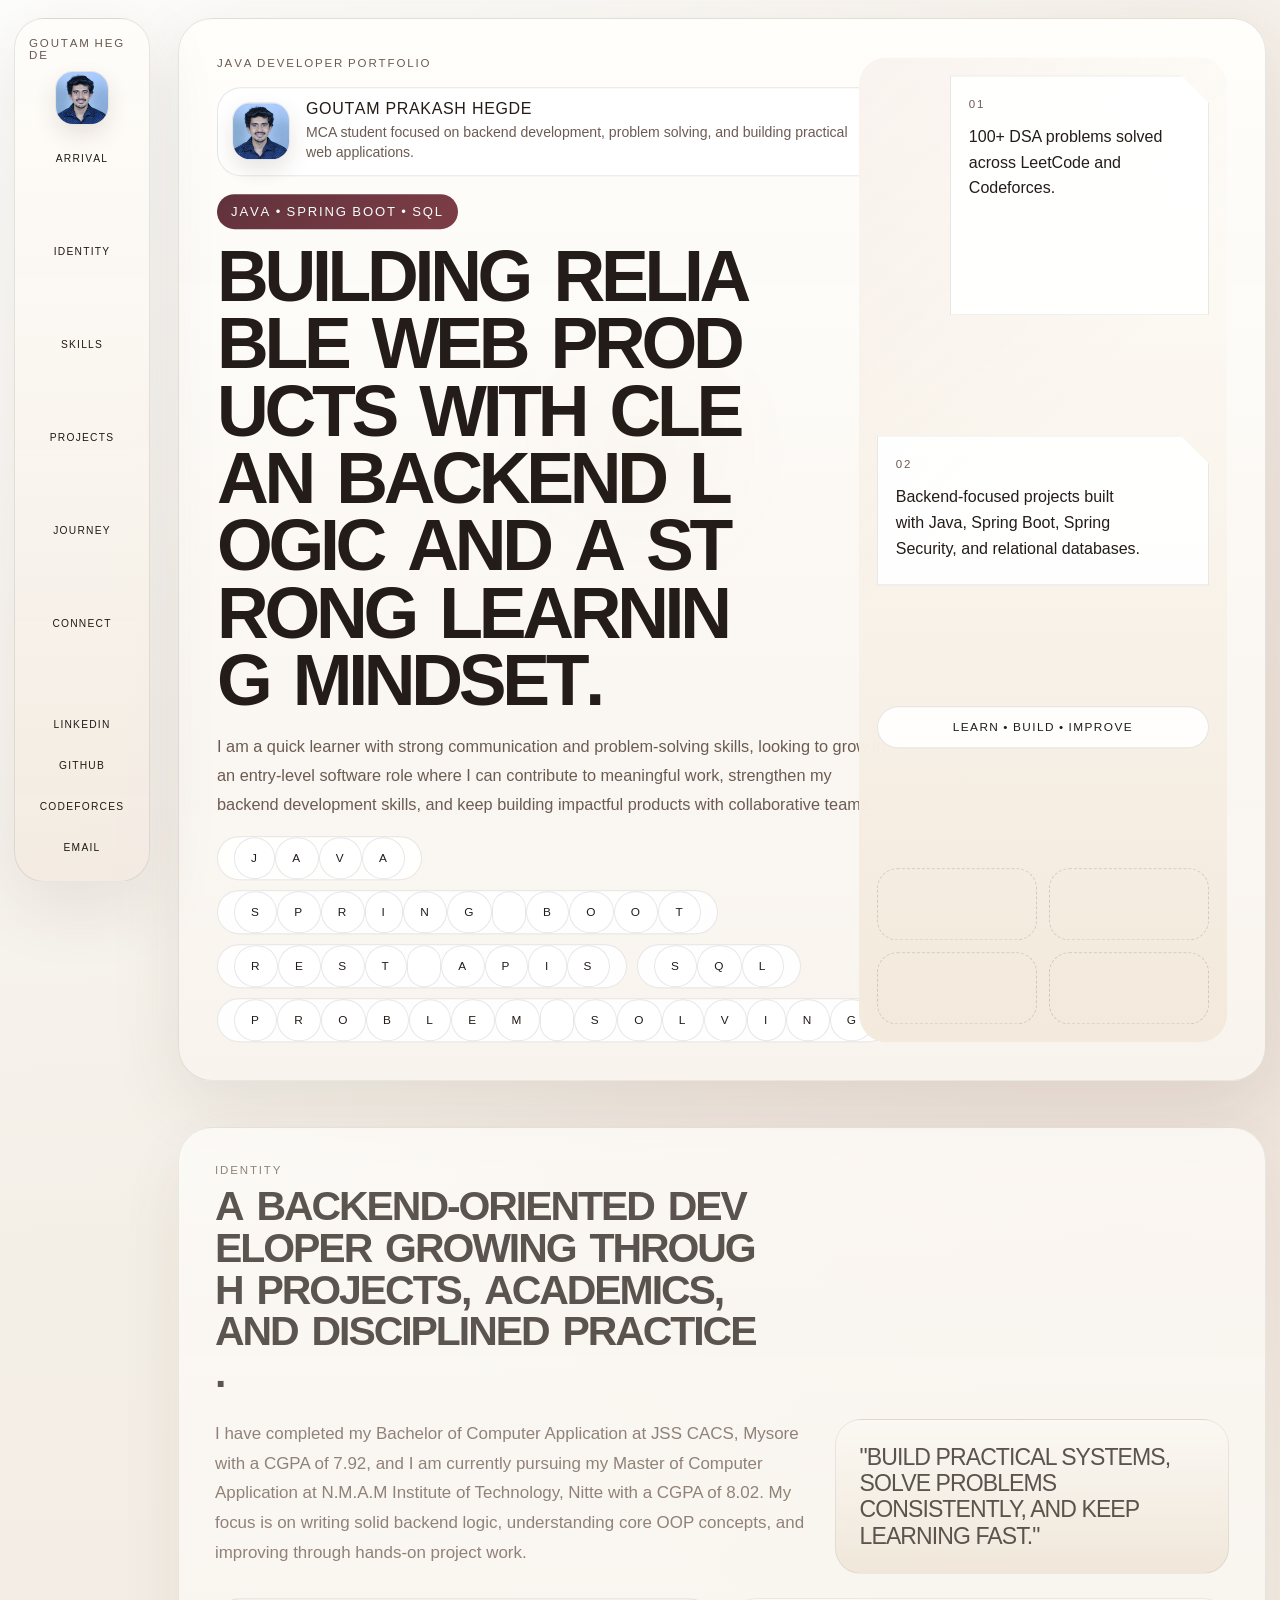
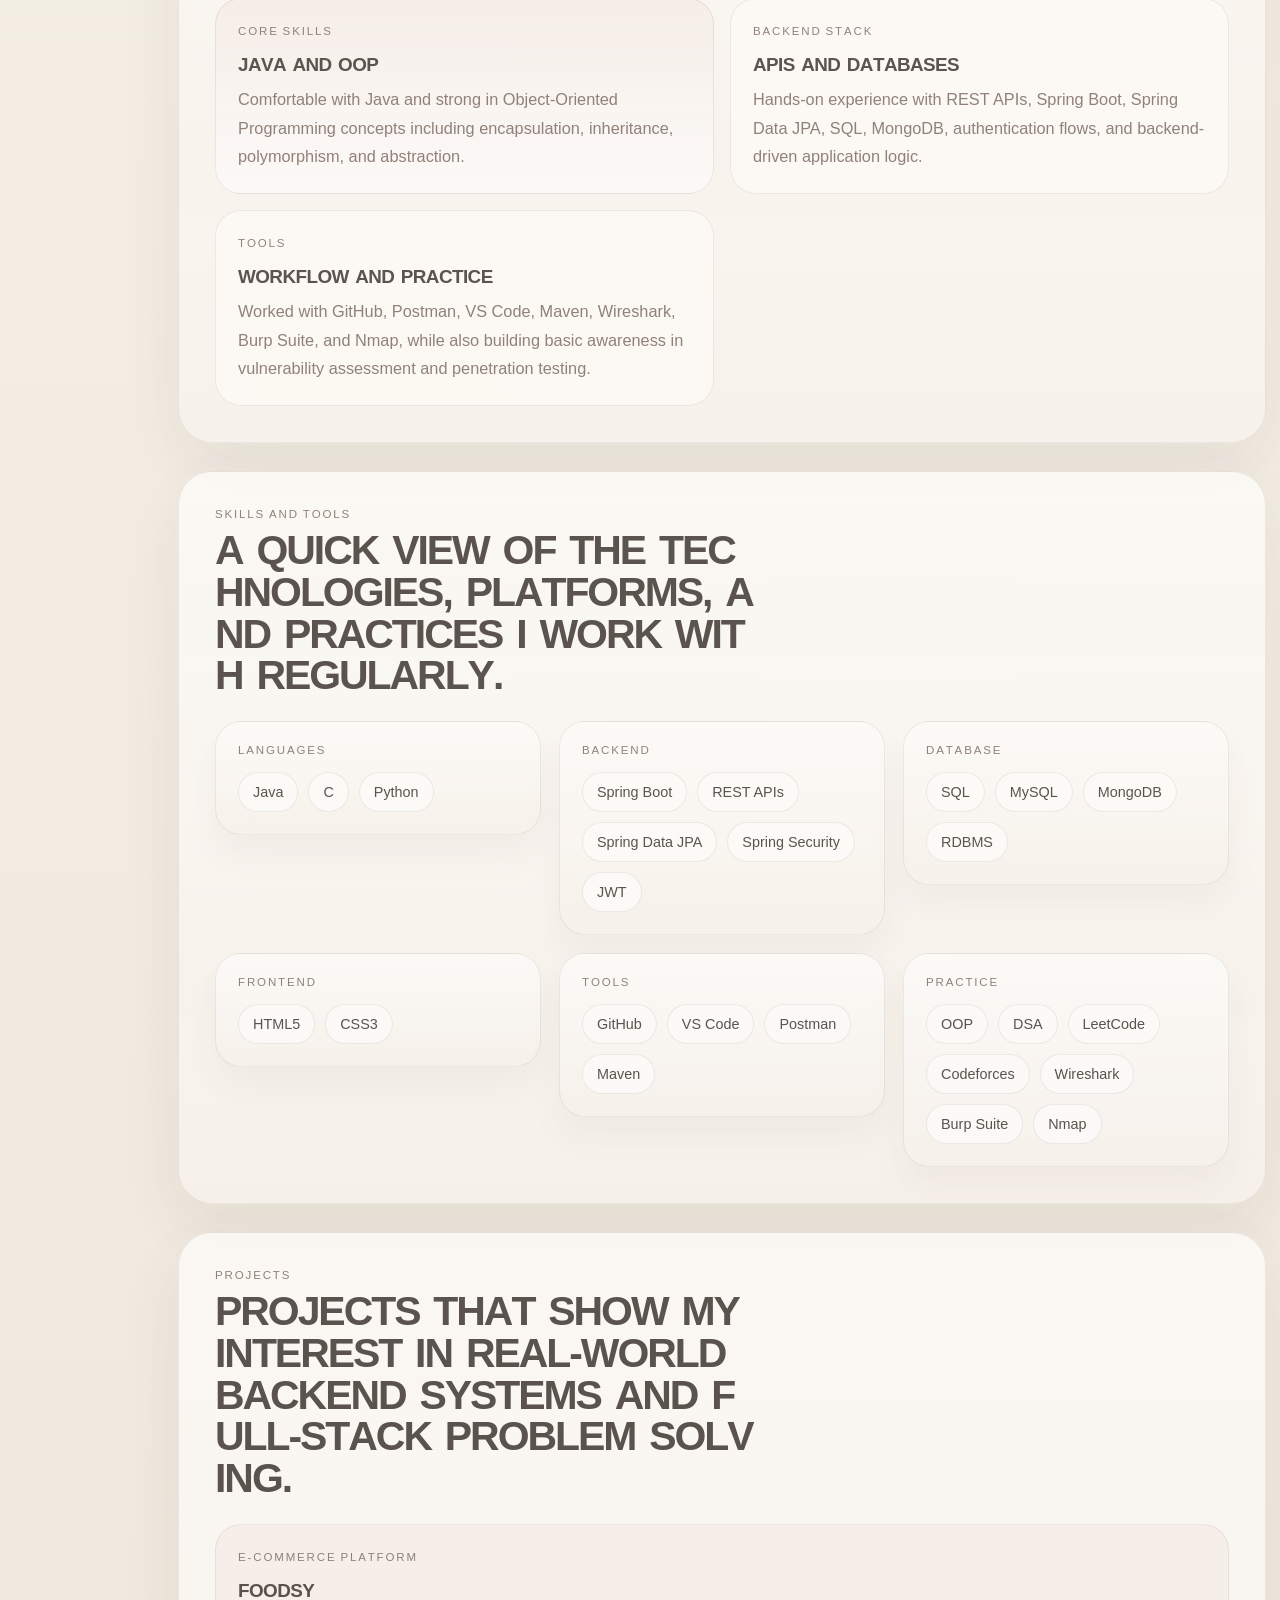
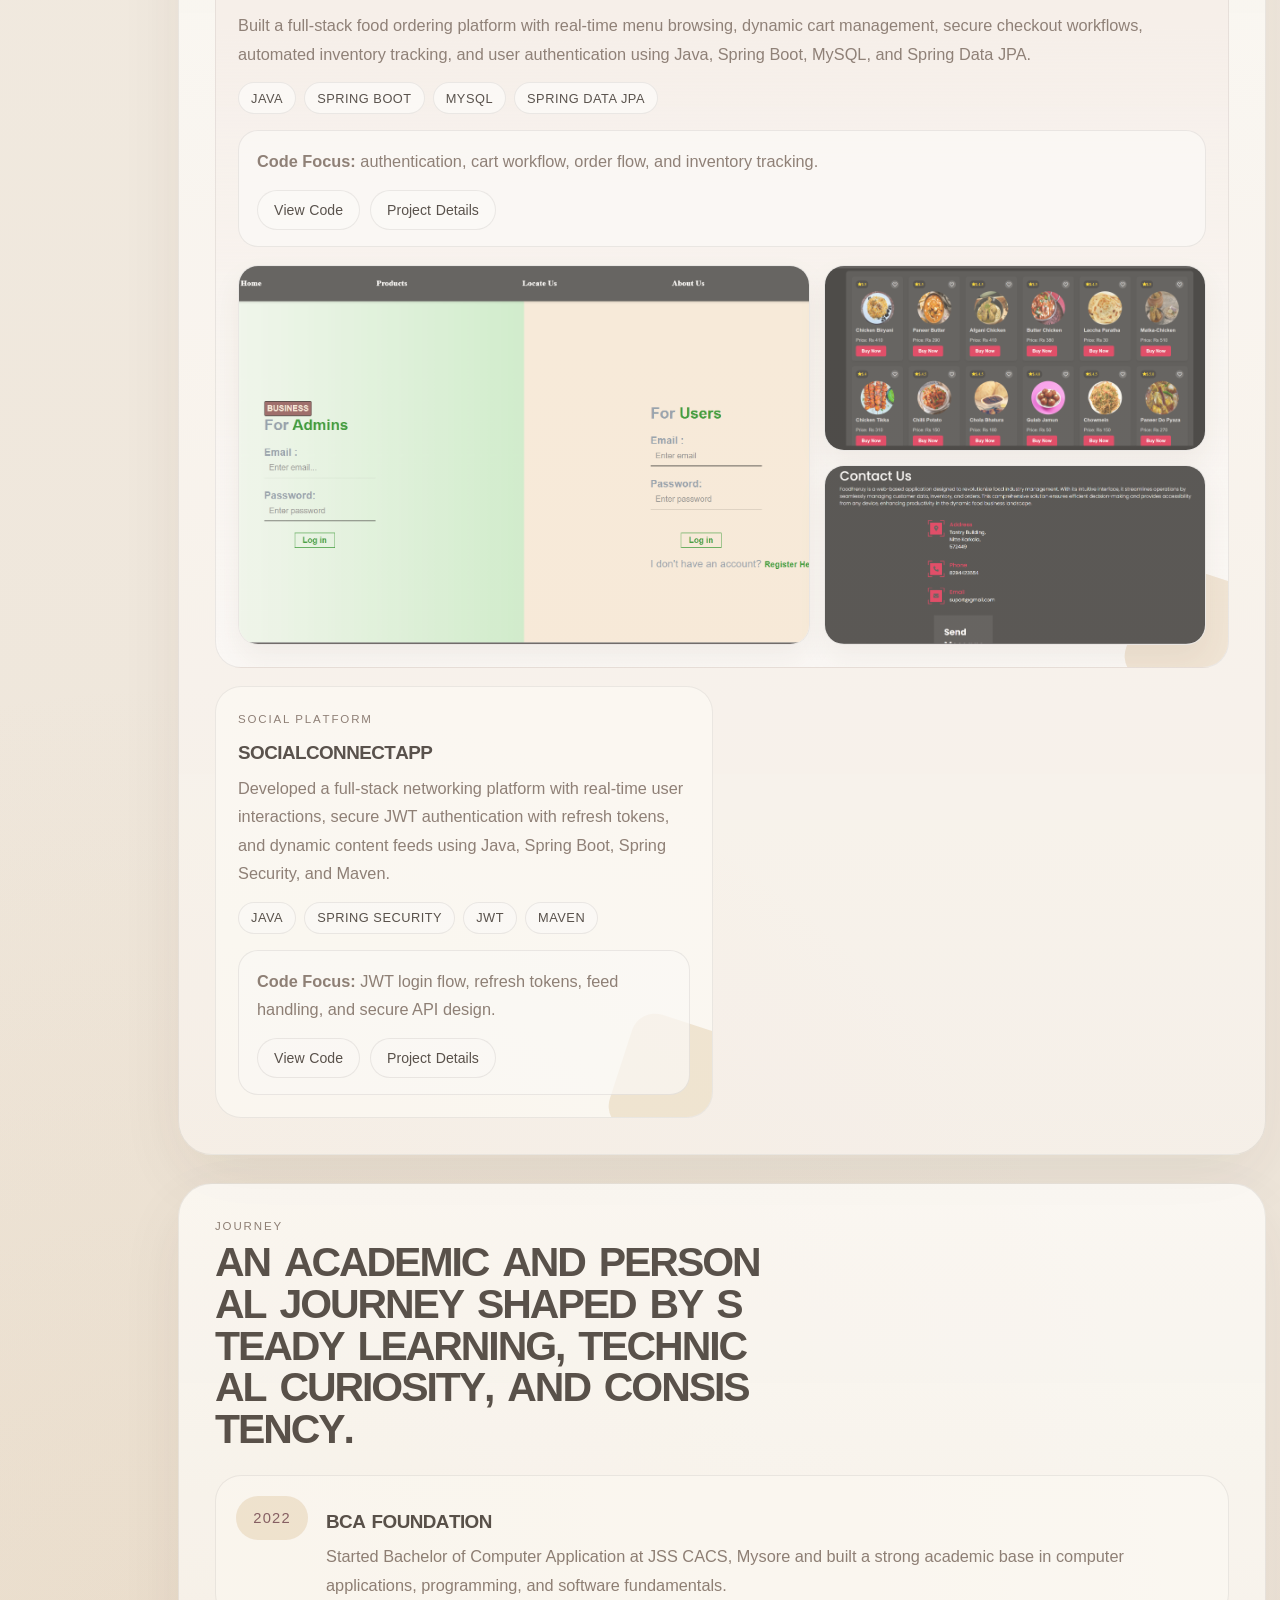
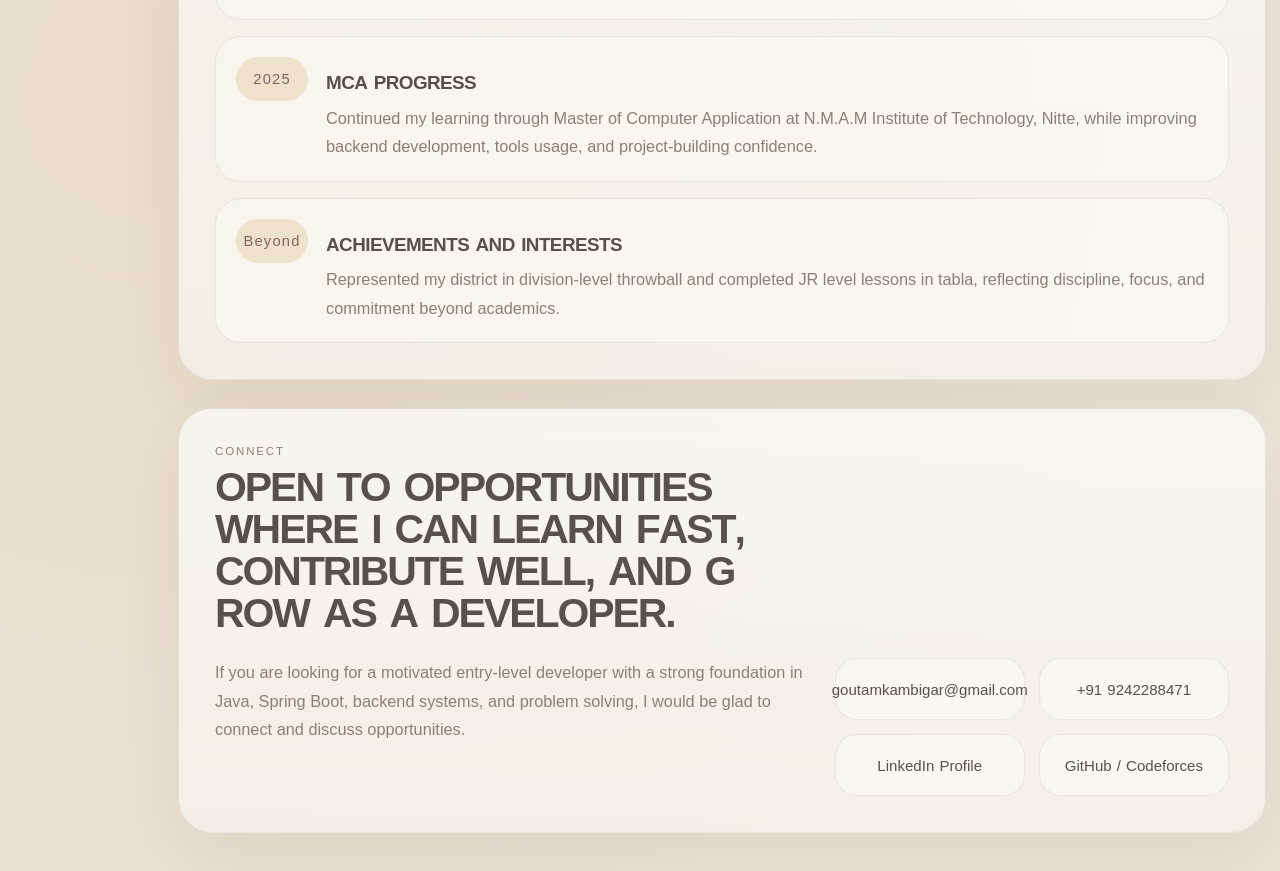
==== index.html @ a6c85b6d "first host og portfolio" ====
<!DOCTYPE html>
<html lang="en">
<head>
  <meta charset="UTF-8">
  <meta name="viewport" content="width=device-width, initial-scale=1.0">
  <title>Signal House Portfolio</title>
  <link rel="stylesheet" href="styles.css">
</head>
<body>
  <div class="page-shell">
    <aside class="side-rail" id="side-rail">
      <div class="rail-top">
        <p class="rail-label">Goutam Hegde</p>
        <img class="rail-photo" src="assets/goutam-prakash-hegde.jpg" alt="Portrait of Goutam Prakash Hegde">
      </div>
      <nav class="rail-nav" aria-label="Section links">
        <a href="#intro">Arrival</a>
        <a href="#identity">Identity</a>
        <a href="#skills">Skills</a>
        <a href="#work">Projects</a>
        <a href="#process">Journey</a>
        <a href="#contact">Connect</a>
      </nav>
      <div class="rail-links">
        <a href="#">LinkedIn</a>
        <a href="#">GitHub</a>
        <a href="#">Codeforces</a>
        <a href="mailto:goutamkambigar@gmail.com">Email</a>
      </div>
    </aside>

    <main class="content-shell">
      <section class="intro-panel" id="intro">
        <div class="intro-stage panel-layer">
          <p class="eyebrow">Java Developer Portfolio</p>
          <div class="identity-strip">
            <img class="identity-photo" src="assets/goutam-prakash-hegde.jpg" alt="Portrait of Goutam Prakash Hegde">
            <div class="identity-copy">
              <p class="identity-name">Goutam Prakash Hegde</p>
              <p class="identity-role">MCA student focused on backend development, problem solving, and building practical web applications.</p>
            </div>
          </div>
          <div class="headline-stack">
            <span class="headline-chip">Java • Spring Boot • SQL</span>
            <h2>Building reliable web products with clean backend logic and a strong learning mindset.</h2>
          </div>
          <p class="intro-copy">
            I am a quick learner with strong communication and problem-solving skills, looking to grow in an entry-level software role where I can contribute to meaningful work, strengthen my backend development skills, and keep building impactful products with collaborative teams.
          </p>
          <div class="intro-notes">
            <span>Java</span>
            <span>Spring Boot</span>
            <span>REST APIs</span>
            <span>SQL</span>
            <span>Problem Solving</span>
          </div>
        </div>
        <div class="intro-art panel-layer" aria-hidden="true">
          <div class="art-card art-card-tall">
            <span class="art-index">01</span>
            <p>100+ DSA problems solved across LeetCode and Codeforces.</p>
          </div>
          <div class="art-card art-card-wide">
            <span class="art-index">02</span>
            <p>Backend-focused projects built with Java, Spring Boot, Spring Security, and relational databases.</p>
          </div>
          <div class="art-banner">Learn • Build • Improve</div>
          <div class="art-grid">
            <span></span>
            <span></span>
            <span></span>
            <span></span>
          </div>
        </div>
      </section>

      <section class="content-panel section-panel identity-panel scroll-panel" id="identity">
        <div class="panel-head">
          <p class="eyebrow">Identity</p>
          <h3>A backend-oriented developer growing through projects, academics, and disciplined practice.</h3>
        </div>
        <div class="split-layout">
          <p class="body-copy lead-copy">
            I have completed my Bachelor of Computer Application at JSS CACS, Mysore with a CGPA of 7.92, and I am currently pursuing my Master of Computer Application at N.M.A.M Institute of Technology, Nitte with a CGPA of 8.02. My focus is on writing solid backend logic, understanding core OOP concepts, and improving through hands-on project work.
          </p>
          <div class="quote-block">
            <p>"Build practical systems, solve problems consistently, and keep learning fast."</p>
          </div>
        </div>
        <div class="identity-grid">
          <article class="info-card accent-card">
            <span class="card-kicker">Core Skills</span>
            <h4>Java And OOP</h4>
            <p>Comfortable with Java and strong in Object-Oriented Programming concepts including encapsulation, inheritance, polymorphism, and abstraction.</p>
          </article>
          <article class="info-card">
            <span class="card-kicker">Backend Stack</span>
            <h4>APIs And Databases</h4>
            <p>Hands-on experience with REST APIs, Spring Boot, Spring Data JPA, SQL, MongoDB, authentication flows, and backend-driven application logic.</p>
          </article>
          <article class="info-card">
            <span class="card-kicker">Tools</span>
            <h4>Workflow And Practice</h4>
            <p>Worked with GitHub, Postman, VS Code, Maven, Wireshark, Burp Suite, and Nmap, while also building basic awareness in vulnerability assessment and penetration testing.</p>
          </article>
        </div>
      </section>

      <section class="content-panel section-panel skills-panel scroll-panel" id="skills">
        <div class="panel-head">
          <p class="eyebrow">Skills And Tools</p>
          <h3>A quick view of the technologies, platforms, and practices I work with regularly.</h3>
        </div>
        <div class="skills-cloud">
          <article class="skill-group floating-card">
            <span class="card-kicker">Languages</span>
            <div class="skill-tags">
              <span>Java</span>
              <span>C</span>
              <span>Python</span>
            </div>
          </article>
          <article class="skill-group floating-card">
            <span class="card-kicker">Backend</span>
            <div class="skill-tags">
              <span>Spring Boot</span>
              <span>REST APIs</span>
              <span>Spring Data JPA</span>
              <span>Spring Security</span>
              <span>JWT</span>
            </div>
          </article>
          <article class="skill-group floating-card">
            <span class="card-kicker">Database</span>
            <div class="skill-tags">
              <span>SQL</span>
              <span>MySQL</span>
              <span>MongoDB</span>
              <span>RDBMS</span>
            </div>
          </article>
          <article class="skill-group floating-card">
            <span class="card-kicker">Frontend</span>
            <div class="skill-tags">
              <span>HTML5</span>
              <span>CSS3</span>
            </div>
          </article>
          <article class="skill-group floating-card">
            <span class="card-kicker">Tools</span>
            <div class="skill-tags">
              <span>GitHub</span>
              <span>VS Code</span>
              <span>Postman</span>
              <span>Maven</span>
            </div>
          </article>
          <article class="skill-group floating-card">
            <span class="card-kicker">Practice</span>
            <div class="skill-tags">
              <span>OOP</span>
              <span>DSA</span>
              <span>LeetCode</span>
              <span>Codeforces</span>
              <span>Wireshark</span>
              <span>Burp Suite</span>
              <span>Nmap</span>
            </div>
          </article>
        </div>
      </section>

      <section class="content-panel section-panel work-panel scroll-panel" id="work">
        <div class="panel-head">
          <p class="eyebrow">Projects</p>
          <h3>Projects that show my interest in real-world backend systems and full-stack problem solving.</h3>
        </div>
        <div class="project-wall">
          <article class="project-tile featured">
            <span class="card-kicker">E-Commerce Platform</span>
            <h4>Foodsy</h4>
            <p>Built a full-stack food ordering platform with real-time menu browsing, dynamic cart management, secure checkout workflows, automated inventory tracking, and user authentication using Java, Spring Boot, MySQL, and Spring Data JPA.</p>
            <div class="project-meta">
              <span>Java</span>
              <span>Spring Boot</span>
              <span>MySQL</span>
              <span>Spring Data JPA</span>
            </div>
            <div class="project-code">
              <p><strong>Code Focus:</strong> authentication, cart workflow, order flow, and inventory tracking.</p>
              <div class="project-actions">
                <a href="#">View Code</a>
                <a href="#">Project Details</a>
              </div>
            </div>
            <div class="project-gallery">
              <figure class="project-shot project-shot-wide">
                <img src="assets/projects/foodsy-login.png" alt="Foodsy login screen for admin and users">
              </figure>
              <figure class="project-shot">
                <img src="assets/projects/foodsy-menu.png" alt="Foodsy menu page showing product cards">
              </figure>
              <figure class="project-shot">
                <img src="assets/projects/foodsy-contact.png" alt="Foodsy contact section page">
              </figure>
            </div>
          </article>
          <article class="project-tile">
            <span class="card-kicker">Social Platform</span>
            <h4>SocialConnectApp</h4>
            <p>Developed a full-stack networking platform with real-time user interactions, secure JWT authentication with refresh tokens, and dynamic content feeds using Java, Spring Boot, Spring Security, and Maven.</p>
            <div class="project-meta">
              <span>Java</span>
              <span>Spring Security</span>
              <span>JWT</span>
              <span>Maven</span>
            </div>
            <div class="project-code">
              <p><strong>Code Focus:</strong> JWT login flow, refresh tokens, feed handling, and secure API design.</p>
              <div class="project-actions">
                <a href="#">View Code</a>
                <a href="#">Project Details</a>
              </div>
            </div>
          </article>
        </div>
      </section>

      <section class="content-panel section-panel process-panel scroll-panel" id="process">
        <div class="panel-head">
          <p class="eyebrow">Journey</p>
          <h3>An academic and personal journey shaped by steady learning, technical curiosity, and consistency.</h3>
        </div>
        <div class="timeline-list">
          <article class="timeline-row">
            <span class="timeline-mark">2022</span>
            <div>
              <h4>BCA Foundation</h4>
              <p>Started Bachelor of Computer Application at JSS CACS, Mysore and built a strong academic base in computer applications, programming, and software fundamentals.</p>
            </div>
          </article>
          <article class="timeline-row">
            <span class="timeline-mark">2025</span>
            <div>
              <h4>MCA Progress</h4>
              <p>Continued my learning through Master of Computer Application at N.M.A.M Institute of Technology, Nitte, while improving backend development, tools usage, and project-building confidence.</p>
            </div>
          </article>
          <article class="timeline-row">
            <span class="timeline-mark">Beyond</span>
            <div>
              <h4>Achievements And Interests</h4>
              <p>Represented my district in division-level throwball and completed JR level lessons in tabla, reflecting discipline, focus, and commitment beyond academics.</p>
            </div>
          </article>
        </div>
      </section>

      <section class="content-panel section-panel contact-panel scroll-panel" id="contact">
        <div class="panel-head">
          <p class="eyebrow">Connect</p>
          <h3>Open to opportunities where I can learn fast, contribute well, and grow as a developer.</h3>
        </div>
        <div class="contact-layout">
          <p class="body-copy contact-copy">
            If you are looking for a motivated entry-level developer with a strong foundation in Java, Spring Boot, backend systems, and problem solving, I would be glad to connect and discuss opportunities.
          </p>
          <div class="contact-grid">
            <a href="mailto:goutamkambigar@gmail.com">goutamkambigar@gmail.com</a>
            <a href="tel:+919242288471">+91 9242288471</a>
            <a href="#">LinkedIn Profile</a>
            <a href="#">GitHub / Codeforces</a>
          </div>
        </div>
      </section>
    </main>
  </div>

  <script src="script.js"></script>
</body>
</html>
---- styles.css ----
:root {
  --bg: #f6f2eb;
  --surface: #fdfaf5;
  --surface-strong: #fffefa;
  --surface-tint: #efe5d7;
  --ink: #201915;
  --muted: #6a5950;
  --line: rgba(32, 25, 21, 0.1);
  --accent: #a44a3f;
  --accent-deep: #5f2f39;
  --accent-soft: #d7b687;
  --glow: rgba(164, 74, 63, 0.14);
  --shadow: 0 24px 70px rgba(72, 46, 28, 0.1);
  --heading-font: "Arial Black", Impact, sans-serif;
  --body-font: "Trebuchet MS", "Segoe UI", sans-serif;
  --radius-xl: 34px;
  --radius-lg: 26px;
  --radius-pill: 999px;
}

* {
  box-sizing: border-box;
}

html {
  scroll-behavior: smooth;
}

body {
  margin: 0;
  min-height: 100vh;
  color: var(--ink);
  font-family: var(--body-font);
  background:
    radial-gradient(circle at top left, rgba(255, 255, 255, 0.84), transparent 22%),
    radial-gradient(circle at 88% 14%, rgba(164, 74, 63, 0.1), transparent 18%),
    radial-gradient(circle at 14% 86%, rgba(215, 182, 135, 0.16), transparent 20%),
    linear-gradient(180deg, #f6f2eb 0%, #ece2d5 100%);
}

body::after {
  content: "";
  position: fixed;
  inset: 0;
  pointer-events: none;
  background:
    radial-gradient(circle 220px at var(--cursor-x, 50%) var(--cursor-y, 50%), rgba(164, 74, 63, 0.05), transparent 70%);
  opacity: 0.45;
}

body::before {
  content: "";
  position: fixed;
  inset: 0;
  pointer-events: none;
  background-image:
    linear-gradient(rgba(20, 17, 15, 0.03) 1px, transparent 1px),
    linear-gradient(90deg, rgba(20, 17, 15, 0.03) 1px, transparent 1px);
  background-size: 40px 40px;
  opacity: 0.08;
  mask-image: linear-gradient(180deg, rgba(0, 0, 0, 0.55), rgba(0, 0, 0, 0.06));
}


.page-shell {
  width: min(1380px, calc(100% - 28px));
  margin: 0 auto;
  display: grid;
  grid-template-columns: 136px minmax(0, 1fr);
  gap: 28px;
  padding: 18px 0 56px;
}

.side-rail {
  position: sticky;
  top: 18px;
  align-self: start;
  min-height: calc(100vh - 36px);
  display: grid;
  grid-template-rows: auto 1fr auto;
  gap: 18px;
  padding: 18px 14px;
  border: 1px solid var(--line);
  border-radius: 30px;
  background: linear-gradient(180deg, rgba(255, 253, 249, 0.94), rgba(242, 234, 225, 0.92));
  box-shadow: var(--shadow);
  transition: opacity 0.28s ease, transform 0.28s ease;
}

.side-rail.hidden {
  opacity: 0;
  transform: translateY(-18px);
  pointer-events: none;
}

.rail-label,
.eyebrow,
.card-kicker,
.art-index {
  margin: 0;
  text-transform: uppercase;
  letter-spacing: 0.16em;
  font-size: 0.72rem;
  color: var(--muted);
}

.rail-top h1 {
  margin: 10px 0 12px;
  font-family: var(--heading-font);
  font-size: clamp(1.5rem, 2vw, 2rem);
  line-height: 0.95;
  text-transform: uppercase;
}

.rail-top {
  display: grid;
  justify-items: center;
  gap: 10px;
}

.rail-photo {
  width: 54px;
  height: 54px;
  border-radius: 18px;
  object-fit: cover;
  object-position: center top;
  border: 1px solid rgba(32, 25, 21, 0.1);
  box-shadow: 0 10px 22px rgba(72, 46, 28, 0.12);
}

.text-pop-ready {
  cursor: default;
}

.text-pop-char {
  display: inline-block;
  transition: transform 0.18s ease, color 0.18s ease, text-shadow 0.18s ease;
  transform-origin: center bottom;
}

.text-pop-char.space {
  width: 0.34em;
}

.text-pop-char:hover {
  transform: translateY(-6px) scale(1.08);
  color: var(--accent);
  text-shadow: 0 10px 18px var(--glow);
}

.rail-role {
  margin: 0;
  color: var(--muted);
  line-height: 1.7;
  font-size: 0.95rem;
}

.rail-nav,
.rail-links {
  display: grid;
  gap: 10px;
  justify-items: center;
}

.rail-nav a,
.rail-links a {
  color: var(--ink);
  text-decoration: none;
  writing-mode: horizontal-tb;
  transform: none;
  font-size: 0.64rem;
  letter-spacing: 0.12em;
  text-transform: uppercase;
  text-align: center;
  padding: 9px 6px;
  border-radius: 14px;
  border: 1px solid transparent;
  transition: background 0.22s ease, transform 0.22s ease, border-color 0.22s ease, box-shadow 0.22s ease;
}

.rail-nav a:hover,
.rail-links a:hover,
.rail-nav a:focus-visible,
.rail-links a:focus-visible {
  background: rgba(164, 74, 63, 0.08);
  border-color: rgba(164, 74, 63, 0.16);
  transform: translateY(-4px) scale(1.02);
  box-shadow: 0 12px 24px rgba(72, 46, 28, 0.08);
}

.content-shell {
  display: grid;
  gap: 28px;
  min-width: 0;
}

.intro-panel,
.content-panel {
  border: 1px solid var(--line);
  border-radius: var(--radius-xl);
  background: linear-gradient(180deg, rgba(255, 254, 251, 0.988), rgba(248, 243, 237, 0.98));
  box-shadow: var(--shadow);
  transition: transform 0.28s ease, box-shadow 0.28s ease, border-color 0.28s ease;
}

.intro-panel:hover,
.content-panel:hover {
  transform: translateY(-8px);
  border-color: rgba(164, 74, 63, 0.14);
  box-shadow: 0 28px 76px rgba(72, 46, 28, 0.12);
}

.intro-panel {
  min-height: calc(100vh - 36px);
  display: grid;
  grid-template-columns: minmax(0, 1.25fr) minmax(320px, 0.75fr);
  gap: 28px;
  padding: 38px;
  overflow: hidden;
}

.panel-layer {
  position: relative;
  transition: opacity 0.18s linear, transform 0.18s linear;
}

.intro-stage {
  display: grid;
  align-content: center;
  gap: 18px;
}

.identity-strip {
  display: flex;
  align-items: center;
  gap: 16px;
  width: min(100%, 760px);
  padding: 12px 14px;
  border: 1px solid var(--line);
  border-radius: 24px;
  background: rgba(255, 255, 255, 0.96);
}

.identity-photo {
  width: 58px;
  height: 58px;
  border-radius: 18px;
  object-fit: cover;
  object-position: center top;
  border: 1px solid rgba(32, 25, 21, 0.1);
  box-shadow: 0 10px 22px rgba(72, 46, 28, 0.12);
}

.identity-copy {
  display: grid;
  gap: 4px;
}

.identity-name,
.identity-role {
  margin: 0;
}

.identity-name {
  font-family: var(--heading-font);
  font-size: 1rem;
  letter-spacing: 0.04em;
  text-transform: uppercase;
}

.identity-role {
  max-width: none;
  color: var(--muted);
  font-size: 0.88rem;
  line-height: 1.45;
}

.headline-stack {
  display: grid;
  gap: 14px;
}

.headline-chip {
  display: inline-flex;
  width: fit-content;
  padding: 10px 14px;
  border-radius: var(--radius-pill);
  background: linear-gradient(135deg, var(--accent-deep), #7b3a44);
  color: #f6fffb;
  font-size: 0.82rem;
  letter-spacing: 0.14em;
  text-transform: uppercase;
}

.intro-stage h2 {
  margin: 0;
  max-width: 14ch;
  font-family: var(--heading-font);
  font-size: clamp(2.8rem, 5.6vw, 5.6rem);
  line-height: 0.94;
  letter-spacing: -0.06em;
  text-transform: uppercase;
}

.intro-copy,
.body-copy,
.project-tile p,
.timeline-row p,
.info-card p {
  margin: 0;
  color: var(--muted);
  line-height: 1.75;
  font-size: 1.02rem;
}

.intro-notes {
  display: flex;
  flex-wrap: wrap;
  gap: 10px;
}

.intro-notes span,
.art-banner {
  display: inline-flex;
  align-items: center;
  justify-content: center;
  min-height: 42px;
  padding: 0 16px;
  border: 1px solid var(--line);
  border-radius: var(--radius-pill);
  background: rgba(255, 255, 255, 0.92);
  text-transform: uppercase;
  letter-spacing: 0.12em;
  font-size: 0.74rem;
  transition: transform 0.22s ease, background 0.22s ease, border-color 0.22s ease, box-shadow 0.22s ease;
}

.intro-notes span:hover,
.intro-notes span:focus-visible,
.art-banner:hover,
.art-banner:focus-visible {
  transform: translateY(-4px) scale(1.03);
  background: #ffffff;
  border-color: rgba(164, 74, 63, 0.16);
  box-shadow: 0 14px 26px rgba(72, 46, 28, 0.08);
}

.intro-art {
  min-height: 100%;
  display: grid;
  align-content: space-between;
  gap: 16px;
  padding: 18px;
  border-radius: 28px;
  background:
    linear-gradient(135deg, rgba(164, 74, 63, 0.06), transparent 42%),
    linear-gradient(180deg, #fffefa, #f3e9dc);
}

.art-card {
  position: relative;
  padding: 18px;
  border: 1px solid rgba(19, 33, 27, 0.1);
  background: rgba(255, 255, 255, 0.96);
  clip-path: polygon(0 0, calc(100% - 28px) 0, 100% 28px, 100% 100%, 0 100%);
  transition: transform 0.24s ease, box-shadow 0.24s ease, border-color 0.24s ease;
}

.art-card:hover {
  transform: translateY(-8px) rotate(-1deg);
  border-color: rgba(164, 74, 63, 0.16);
  box-shadow: 0 18px 36px rgba(72, 46, 28, 0.1);
}

.art-card p {
  margin: 12px 0 0;
  max-width: 28ch;
  color: var(--ink);
  line-height: 1.6;
}

.art-card-tall {
  min-height: 240px;
  width: 78%;
  justify-self: end;
}

.art-card-wide {
  min-height: 150px;
  width: 100%;
}

.art-grid {
  display: grid;
  grid-template-columns: repeat(2, 1fr);
  gap: 12px;
}

.art-grid span {
  min-height: 72px;
  border-radius: 20px;
  border: 1px dashed rgba(19, 33, 27, 0.16);
  transition: transform 0.22s ease, border-color 0.22s ease, background 0.22s ease;
}

.art-grid span:hover {
  transform: translateY(-5px);
  border-color: rgba(164, 74, 63, 0.22);
  background: rgba(255, 255, 255, 0.62);
}

.section-panel {
  padding: 36px;
}

.panel-head {
  display: grid;
  gap: 10px;
  margin-bottom: 24px;
}

.panel-head h3 {
  margin: 0;
  font-family: var(--heading-font);
  font-size: clamp(1.9rem, 3.2vw, 3rem);
  line-height: 1.02;
  letter-spacing: -0.05em;
  max-width: 24ch;
  text-transform: uppercase;
}

.split-layout,
.contact-layout {
  display: grid;
  grid-template-columns: minmax(0, 1.2fr) minmax(280px, 0.8fr);
  gap: 28px;
  align-items: start;
}

.lead-copy {
  font-size: 1.06rem;
}

.quote-block {
  padding: 24px;
  border: 1px solid var(--line);
  border-radius: var(--radius-lg);
  background: linear-gradient(180deg, var(--surface-strong), var(--surface-tint));
  transition: transform 0.24s ease, box-shadow 0.24s ease, border-color 0.24s ease;
}

.quote-block:hover {
  transform: translateY(-6px);
  border-color: rgba(164, 74, 63, 0.16);
  box-shadow: 0 18px 34px rgba(72, 46, 28, 0.09);
}

.quote-block p {
  margin: 0;
  font-family: var(--heading-font);
  font-size: clamp(1.2rem, 1.8vw, 1.6rem);
  line-height: 1.14;
  letter-spacing: -0.04em;
  text-transform: uppercase;
}

.identity-grid,
.timeline-list {
  display: grid;
  gap: 16px;
}

.identity-grid {
  margin-top: 24px;
  grid-template-columns: repeat(2, minmax(0, 1fr));
}

.skills-panel {
  overflow: hidden;
}

.skills-cloud {
  display: grid;
  grid-template-columns: repeat(3, minmax(0, 1fr));
  gap: 18px;
  align-items: start;
}

.floating-card {
  position: relative;
  padding: 22px;
  border: 1px solid var(--line);
  border-radius: var(--radius-lg);
  background: linear-gradient(180deg, rgba(255, 255, 255, 0.98), rgba(248, 243, 237, 0.98));
  box-shadow: 0 18px 34px rgba(72, 46, 28, 0.06);
  transition: transform 0.24s ease, box-shadow 0.24s ease, border-color 0.24s ease;
  animation: floatCard 6.5s ease-in-out infinite;
}

.floating-card:nth-child(2) {
  animation-delay: 0.6s;
}

.floating-card:nth-child(3) {
  animation-delay: 1.2s;
}

.floating-card:nth-child(4) {
  animation-delay: 1.8s;
}

.floating-card:nth-child(5) {
  animation-delay: 2.4s;
}

.floating-card:nth-child(6) {
  animation-delay: 3s;
}

.floating-card:hover {
  transform: translateY(-8px);
  border-color: rgba(164, 74, 63, 0.16);
  box-shadow: 0 22px 40px rgba(72, 46, 28, 0.1);
}

.skill-group {
  display: grid;
  gap: 16px;
}

.skill-tags {
  display: flex;
  flex-wrap: wrap;
  gap: 10px;
}

.skill-tags span {
  display: inline-flex;
  align-items: center;
  justify-content: center;
  min-height: 40px;
  padding: 0 14px;
  border: 1px solid rgba(32, 25, 21, 0.1);
  border-radius: var(--radius-pill);
  background: rgba(255, 255, 255, 0.96);
  color: var(--ink);
  font-size: 0.9rem;
  line-height: 1;
  transition: transform 0.22s ease, border-color 0.22s ease, box-shadow 0.22s ease, color 0.22s ease;
}

.skill-tags span:hover {
  transform: translateY(-5px);
  border-color: rgba(164, 74, 63, 0.18);
  color: var(--accent-deep);
  box-shadow: 0 12px 22px rgba(72, 46, 28, 0.08);
}

@keyframes floatCard {
  0%,
  100% {
    transform: translateY(0);
  }
  50% {
    transform: translateY(-8px);
  }
}

.info-card,
.project-tile,
.timeline-row,
.contact-grid a {
  border: 1px solid var(--line);
  background: var(--surface-strong);
}

.info-card {
  padding: 22px;
  border-radius: var(--radius-lg);
  transition: transform 0.24s ease, box-shadow 0.24s ease, border-color 0.24s ease, background 0.24s ease;
}

.info-card:hover {
  transform: translateY(-8px);
  border-color: rgba(164, 74, 63, 0.16);
  background: #fffdf9;
  box-shadow: 0 18px 34px rgba(72, 46, 28, 0.09);
}

.project-wall {
  display: grid;
  grid-template-columns: repeat(2, minmax(0, 1fr));
  gap: 18px;
}

.project-tile {
  padding: 22px;
  min-height: 220px;
  position: relative;
  border-radius: var(--radius-lg);
  overflow: hidden;
  opacity: 0.12;
  transform: translateY(28px);
  transition: opacity 0.32s ease, transform 0.32s ease, box-shadow 0.26s ease, border-color 0.26s ease;
}

.project-tile.featured {
  grid-column: 1 / -1;
}

.project-tile.is-visible {
  opacity: 1;
  transform: translateY(0);
}

.project-tile::before {
  content: "";
  position: absolute;
  right: -26px;
  bottom: -26px;
  width: 120px;
  height: 120px;
  border-radius: 24px;
  background: rgba(215, 182, 135, 0.38);
  transform: rotate(18deg);
  transition: transform 0.26s ease, background 0.26s ease;
}

.project-tile:hover {
  transform: translateY(-10px) scale(1.01);
  border-color: rgba(164, 74, 63, 0.16);
  box-shadow: 0 22px 40px rgba(72, 46, 28, 0.1);
}

.project-tile:hover::before {
  transform: rotate(28deg) scale(1.08);
  background: rgba(164, 74, 63, 0.14);
}

.project-tile h4,
.timeline-row h4,
.info-card h4 {
  margin: 16px 0 10px;
  font-family: var(--heading-font);
  font-size: 1.18rem;
  line-height: 1.08;
  letter-spacing: -0.03em;
  text-transform: uppercase;
}

.project-meta {
  position: relative;
  z-index: 1;
  display: flex;
  flex-wrap: wrap;
  gap: 8px;
  margin-top: 14px;
}

.project-meta span {
  display: inline-flex;
  align-items: center;
  min-height: 32px;
  padding: 0 12px;
  border-radius: var(--radius-pill);
  border: 1px solid rgba(32, 25, 21, 0.1);
  background: rgba(255, 255, 255, 0.92);
  font-size: 0.8rem;
  letter-spacing: 0.04em;
  text-transform: uppercase;
}

.project-code {
  position: relative;
  z-index: 1;
  display: grid;
  gap: 14px;
  margin-top: 16px;
  padding: 16px 18px;
  border: 1px solid rgba(32, 25, 21, 0.1);
  border-radius: 20px;
  background: rgba(255, 255, 255, 0.72);
}

.project-code p {
  margin: 0;
}

.project-actions {
  display: flex;
  flex-wrap: wrap;
  gap: 10px;
}

.project-actions a {
  display: inline-flex;
  align-items: center;
  justify-content: center;
  min-height: 40px;
  padding: 0 16px;
  border-radius: var(--radius-pill);
  border: 1px solid rgba(32, 25, 21, 0.1);
  background: #ffffff;
  color: var(--ink);
  text-decoration: none;
  font-size: 0.88rem;
  transition: transform 0.22s ease, border-color 0.22s ease, box-shadow 0.22s ease;
}

.project-actions a:hover,
.project-actions a:focus-visible {
  transform: translateY(-4px);
  border-color: rgba(164, 74, 63, 0.18);
  box-shadow: 0 12px 24px rgba(72, 46, 28, 0.08);
}

.project-tile.featured {
  background:
    linear-gradient(180deg, rgba(164, 74, 63, 0.08), rgba(255, 255, 255, 0.98)),
    var(--surface-strong);
}

.project-gallery {
  position: relative;
  z-index: 1;
  display: grid;
  grid-template-columns: 1.2fr 0.8fr;
  gap: 14px;
  margin-top: 18px;
}

.project-shot {
  margin: 0;
  min-height: 180px;
  border-radius: 20px;
  overflow: hidden;
  border: 1px solid rgba(32, 25, 21, 0.1);
  background: rgba(255, 255, 255, 0.9);
  box-shadow: 0 14px 28px rgba(72, 46, 28, 0.08);
}

.project-shot-wide {
  grid-row: span 2;
  min-height: 100%;
}

.project-shot img {
  display: block;
  width: 100%;
  height: 100%;
  object-fit: cover;
  object-position: top center;
}

.accent-card {
  background: linear-gradient(180deg, rgba(164, 74, 63, 0.06), rgba(255, 255, 255, 0.98));
}

.stripe-tile {
  background:
    repeating-linear-gradient(
      -45deg,
      rgba(19, 33, 27, 0.04) 0,
      rgba(19, 33, 27, 0.04) 12px,
      rgba(255, 255, 255, 0.9) 12px,
      rgba(255, 255, 255, 0.9) 24px
    );
}

.timeline-row {
  display: grid;
  grid-template-columns: 72px 1fr;
  gap: 18px;
  align-items: start;
  padding: 20px;
  border-radius: var(--radius-lg);
  transition: transform 0.24s ease, box-shadow 0.24s ease, border-color 0.24s ease;
}

.timeline-row:hover {
  transform: translateX(8px);
  border-color: rgba(164, 74, 63, 0.16);
  box-shadow: 0 16px 30px rgba(72, 46, 28, 0.08);
}

.timeline-mark {
  display: inline-flex;
  align-items: center;
  justify-content: center;
  min-height: 44px;
  border-radius: var(--radius-pill);
  background: rgba(215, 182, 135, 0.38);
  color: var(--accent-deep);
  font-family: var(--heading-font);
  font-size: 0.92rem;
  letter-spacing: 0.08em;
}

.contact-copy {
  max-width: 42rem;
}

.contact-grid {
  display: grid;
  grid-template-columns: repeat(2, minmax(0, 1fr));
  gap: 14px;
}

.contact-grid a {
  display: inline-flex;
  align-items: center;
  justify-content: center;
  min-height: 62px;
  padding: 0 18px;
  border-radius: 22px;
  color: var(--ink);
  text-decoration: none;
  font-size: 0.94rem;
  transition: transform 0.22s ease, background 0.22s ease, border-color 0.22s ease, box-shadow 0.22s ease;
}

.contact-grid a:hover,
.contact-grid a:focus-visible {
  background: var(--surface);
  transform: translateY(-6px) scale(1.02);
  border-color: rgba(164, 74, 63, 0.16);
  box-shadow: 0 16px 30px rgba(72, 46, 28, 0.09);
}

.side-rail > *,
.intro-panel > *,
.content-panel > * {
  transition: transform 0.24s ease;
}

.side-rail:hover > *,
.intro-panel:hover > *,
.content-panel:hover > * {
  transform: translateY(-2px);
}

.scroll-panel {
  opacity: 0.72;
  transform: translateY(18px);
  transition: opacity 0.18s linear, transform 0.18s linear;
}

@media (max-width: 1100px) {
  .page-shell {
    grid-template-columns: 1fr;
  }

  .side-rail {
    position: relative;
    min-height: auto;
    grid-template-columns: auto 1fr auto;
    grid-template-rows: none;
    align-items: center;
    justify-items: start;
    padding: 16px 18px;
  }

  .intro-panel,
  .split-layout,
  .contact-layout,
  .project-wall,
  .identity-grid,
  .skills-cloud,
  .contact-grid {
    grid-template-columns: 1fr;
  }

  .project-gallery {
    grid-template-columns: 1fr;
  }

  .project-actions {
    flex-direction: column;
  }

  .project-shot-wide {
    grid-row: auto;
    min-height: 220px;
  }

  .art-card-tall,
  .art-card-wide {
    width: 100%;
  }

  .rail-top,
  .rail-nav,
  .rail-links {
    display: flex;
    align-items: center;
    gap: 10px;
    justify-items: unset;
  }

  .rail-nav a,
  .rail-links a {
    writing-mode: horizontal-tb;
    transform: none;
    padding: 10px 12px;
    border-radius: var(--radius-pill);
  }

  .rail-nav a:hover,
  .rail-links a:hover,
  .rail-nav a:focus-visible,
  .rail-links a:focus-visible {
    transform: translateY(-3px) scale(1.02);
  }
}

@media (max-width: 640px) {
  .page-shell {
    width: min(100% - 18px, 100%);
  }

  .side-rail,
  .intro-panel,
  .section-panel {
    padding: 22px;
  }

  .intro-stage h2 {
    font-size: clamp(2.4rem, 12vw, 4rem);
  }

  .panel-head h3 {
    font-size: clamp(1.7rem, 9vw, 2.5rem);
  }
}

@media (prefers-reduced-motion: reduce) {
  html {
    scroll-behavior: auto;
  }

  * {
    transition-duration: 0.01ms !important;
    animation-duration: 0.01ms !important;
    animation-iteration-count: 1 !important;
  }

  body::after {
    display: none;
  }

  .scroll-panel {
    opacity: 1;
    transform: none;
  }
}
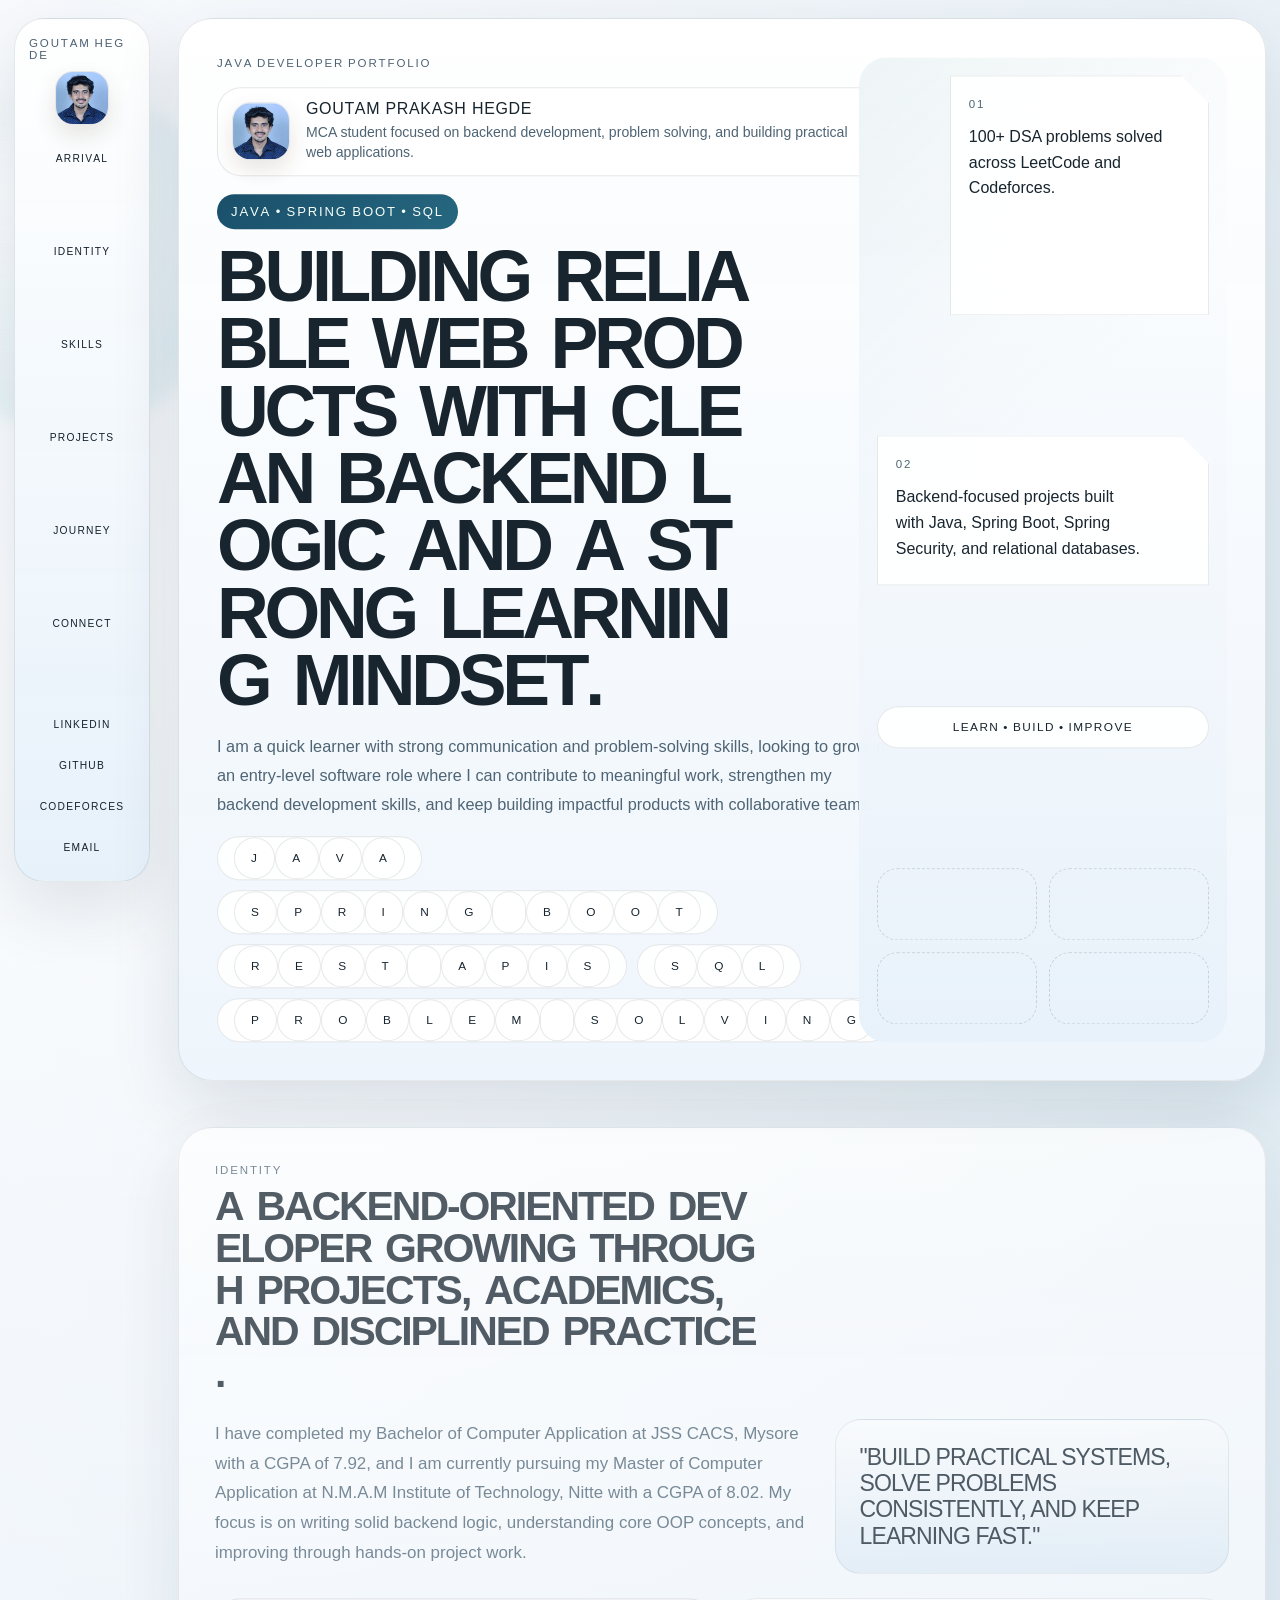
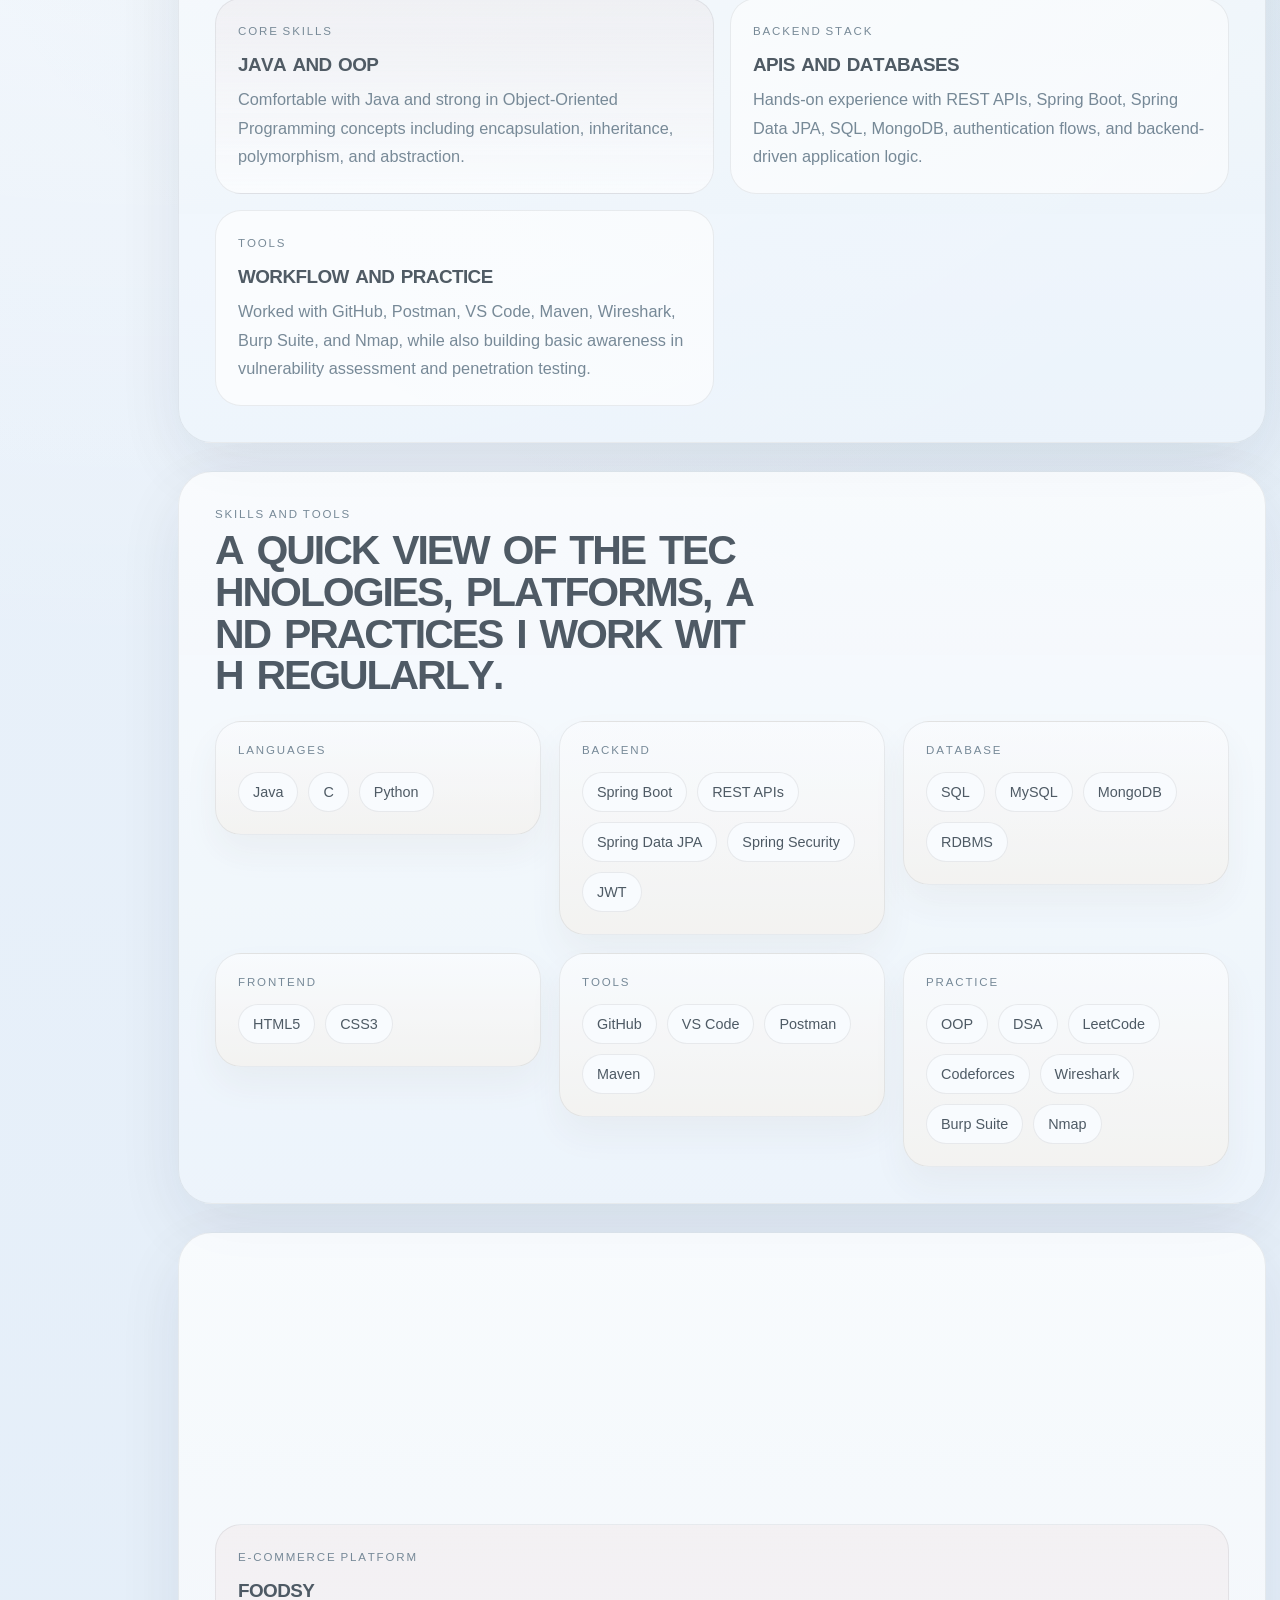
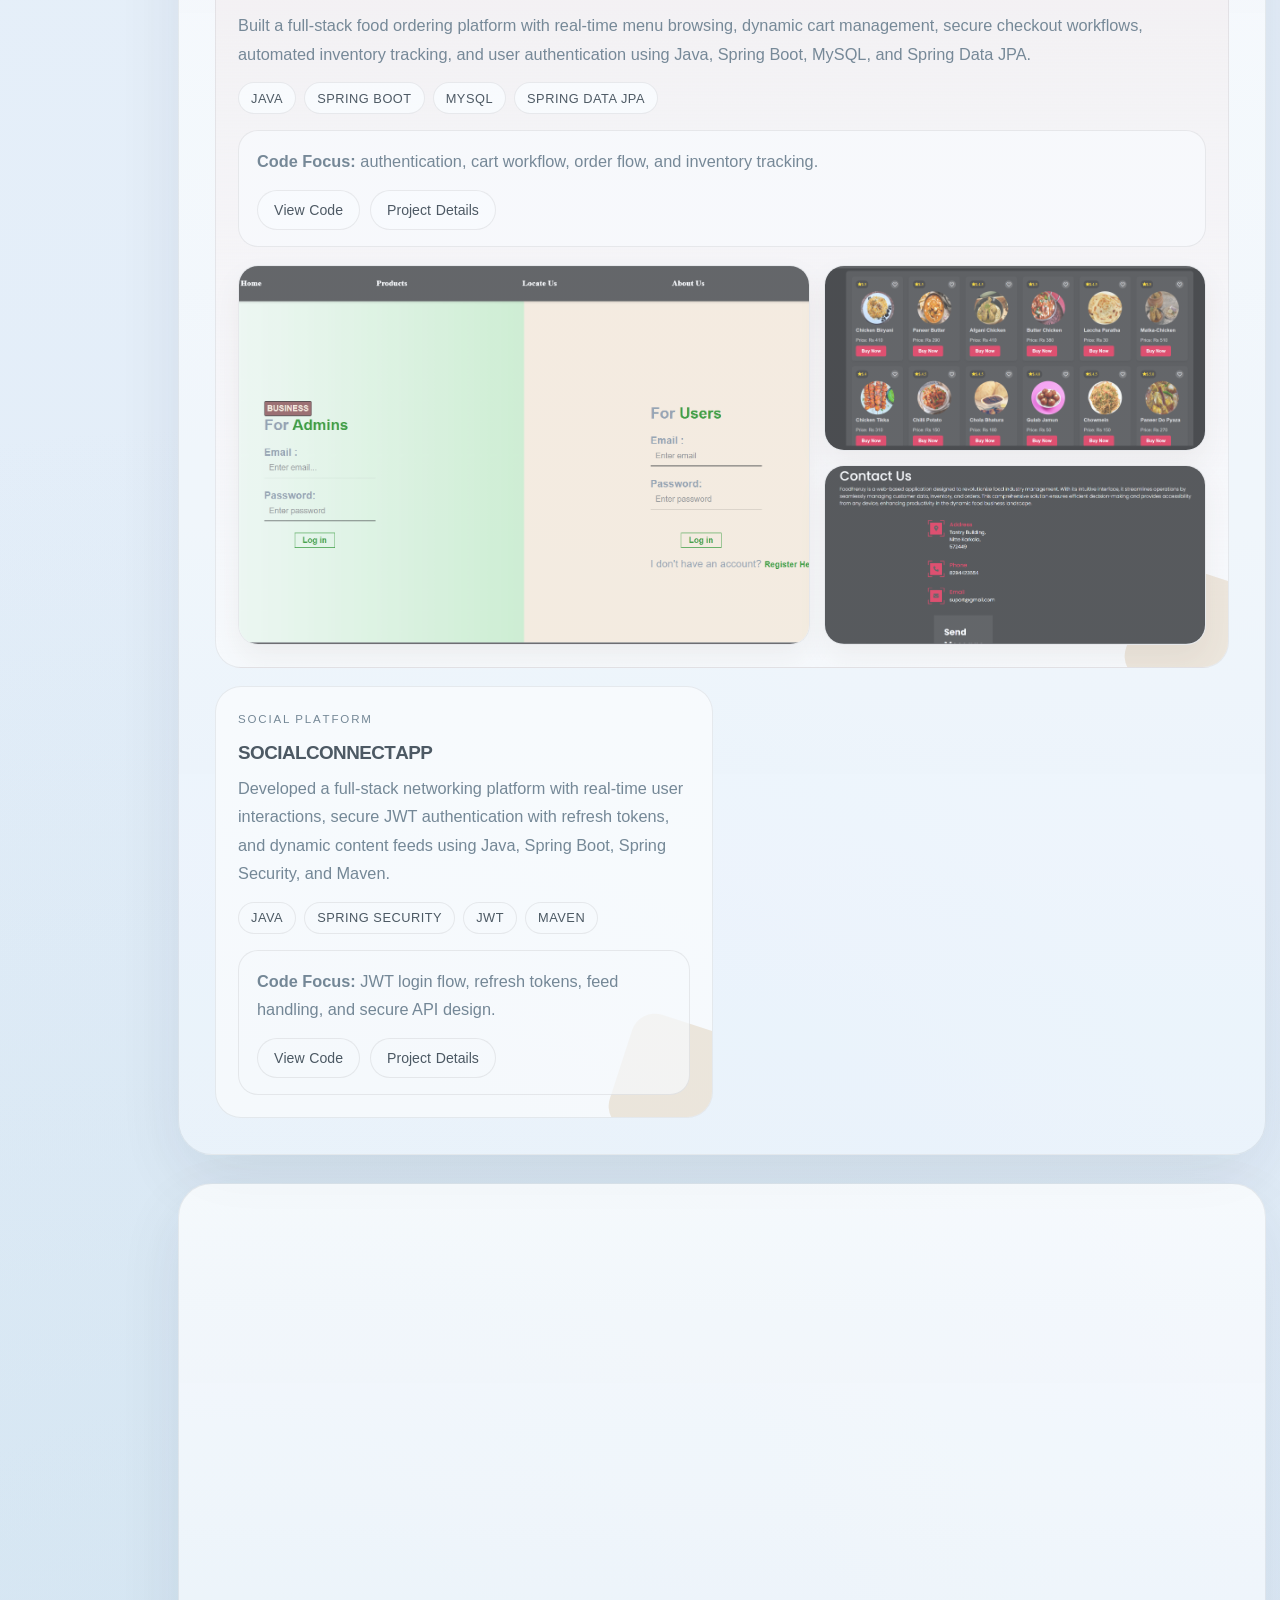
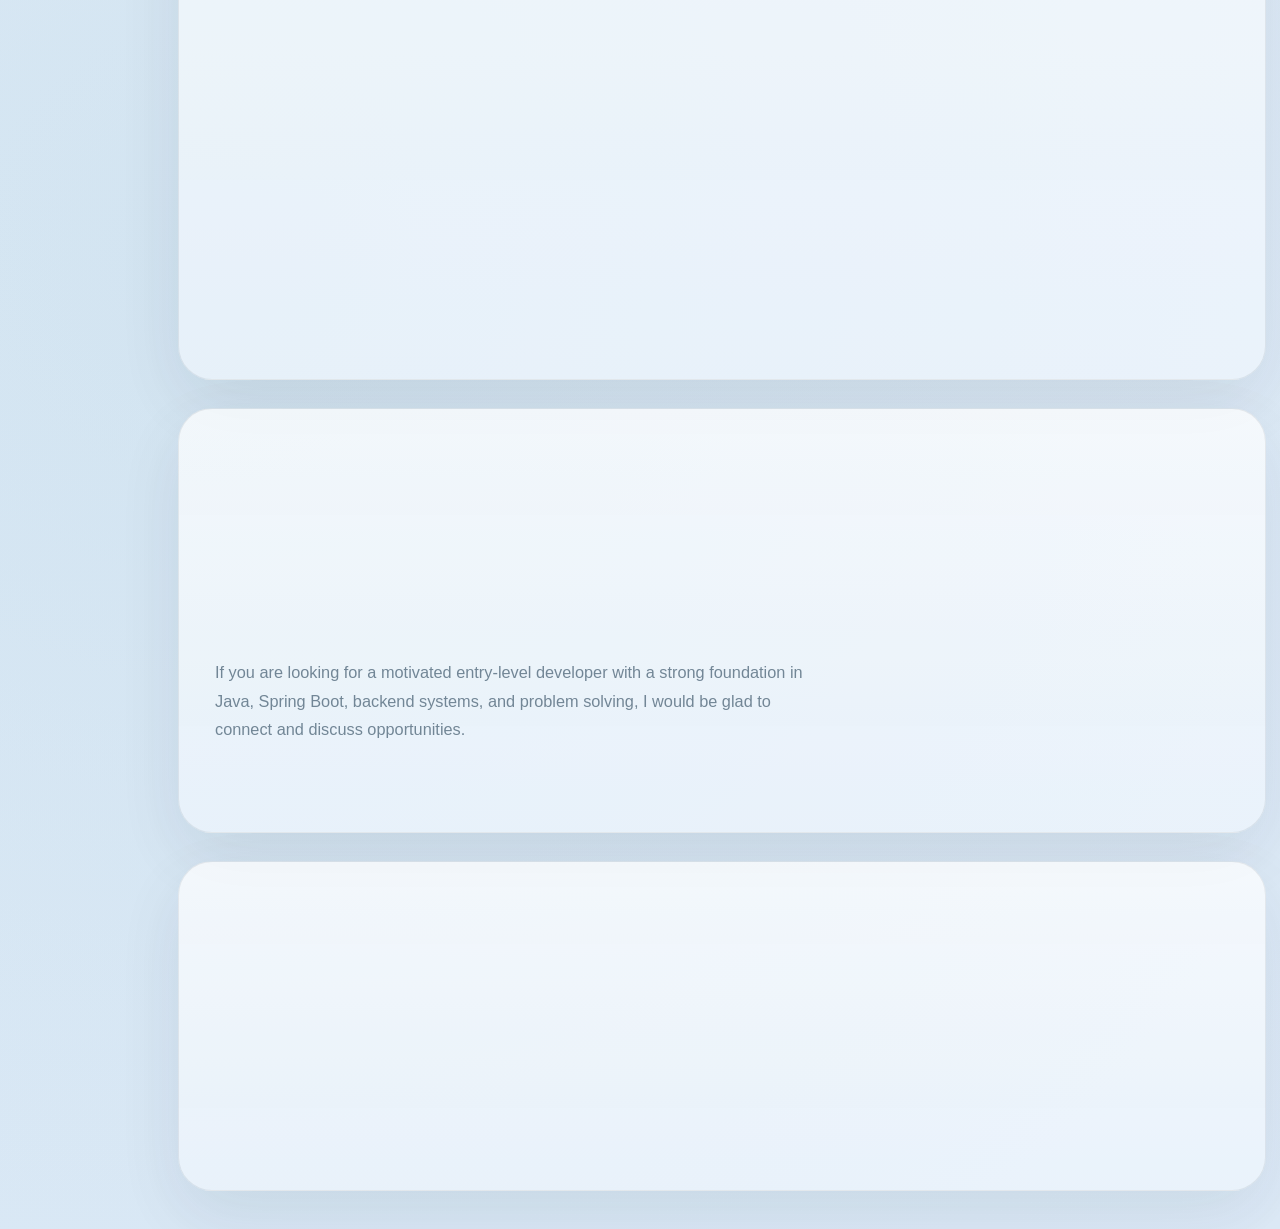
==== commit 35a551c6: "Enhance portfolio with liquid animations and interactive effects" ====
--- a/index.html
+++ b/index.html
@@ -7,6 +7,17 @@
   <link rel="stylesheet" href="styles.css">
 </head>
 <body>
+  <div class="liquid-atmosphere" aria-hidden="true">
+    <span class="liquid-orb orb-1"></span>
+    <span class="liquid-orb orb-2"></span>
+    <span class="liquid-orb orb-3"></span>
+    <span class="liquid-bubble bubble-1"></span>
+    <span class="liquid-bubble bubble-2"></span>
+    <span class="liquid-bubble bubble-3"></span>
+    <span class="liquid-bubble bubble-4"></span>
+    <span class="liquid-bubble bubble-5"></span>
+  </div>
+
   <div class="page-shell">
     <aside class="side-rail" id="side-rail">
       <div class="rail-top">
@@ -22,8 +33,8 @@
         <a href="#contact">Connect</a>
       </nav>
       <div class="rail-links">
-        <a href="#">LinkedIn</a>
-        <a href="#">GitHub</a>
+        <a href="https://www.linkedin.com/in/goutam-hegde-209283289/" target="_blank" rel="noopener noreferrer">LinkedIn</a>
+        <a href="https://github.com/GoutamHegde5" target="_blank" rel="noopener noreferrer">GitHub</a>
         <a href="#">Codeforces</a>
         <a href="mailto:goutamkambigar@gmail.com">Email</a>
       </div>
@@ -268,14 +279,29 @@
           <div class="contact-grid">
             <a href="mailto:goutamkambigar@gmail.com">goutamkambigar@gmail.com</a>
             <a href="tel:+919242288471">+91 9242288471</a>
-            <a href="#">LinkedIn Profile</a>
-            <a href="#">GitHub / Codeforces</a>
-          </div>
+            <a href="https://www.linkedin.com/in/goutam-hegde-209283289/" target="_blank" rel="noopener noreferrer">LinkedIn Profile</a>
+            <a href="https://github.com/GoutamHegde5" target="_blank" rel="noopener noreferrer">GitHub Profile</a>
+          </div>
+        </div>
+      </section>
+
+      <section class="content-panel section-panel photo-tease-panel scroll-panel" id="photo-tease">
+        <div class="panel-head">
+          <p class="eyebrow">Bonus</p>
+          <h3>I am parttime photographer want to see some saple took by me ?</h3>
+        </div>
+        <div class="photo-tease-box">
+          <div class="photo-actions" id="photo-actions">
+            <a class="photo-yes" href="photography.html" id="photo-yes-btn">Yes</a>
+            <button class="photo-no" type="button" id="photo-no-btn" aria-label="No option">No</button>
+          </div>
+          <p class="photo-status" id="photo-status" aria-live="polite"></p>
         </div>
       </section>
     </main>
   </div>
 
+  <div class="gallery-launch-overlay" id="gallery-launch-overlay" aria-hidden="true"></div>
   <script src="script.js"></script>
 </body>
 </html>
--- a/styles.css
+++ b/styles.css
@@ -1,16 +1,16 @@
 :root {
-  --bg: #f6f2eb;
-  --surface: #fdfaf5;
-  --surface-strong: #fffefa;
-  --surface-tint: #efe5d7;
-  --ink: #201915;
-  --muted: #6a5950;
-  --line: rgba(32, 25, 21, 0.1);
-  --accent: #a44a3f;
-  --accent-deep: #5f2f39;
-  --accent-soft: #d7b687;
-  --glow: rgba(164, 74, 63, 0.14);
-  --shadow: 0 24px 70px rgba(72, 46, 28, 0.1);
+  --bg: #e9f1f8;
+  --surface: #f4f8fc;
+  --surface-strong: #ffffff;
+  --surface-tint: #e2edf7;
+  --ink: #14212b;
+  --muted: #4c6272;
+  --line: rgba(20, 33, 43, 0.1);
+  --accent: #2e7f8f;
+  --accent-deep: #174d68;
+  --accent-soft: #9ec7d7;
+  --glow: rgba(46, 127, 143, 0.16);
+  --shadow: 0 24px 70px rgba(16, 43, 64, 0.12);
   --heading-font: "Arial Black", Impact, sans-serif;
   --body-font: "Trebuchet MS", "Segoe UI", sans-serif;
   --radius-xl: 34px;
@@ -31,11 +31,13 @@
   min-height: 100vh;
   color: var(--ink);
   font-family: var(--body-font);
+  position: relative;
+  overflow-x: hidden;
   background:
-    radial-gradient(circle at top left, rgba(255, 255, 255, 0.84), transparent 22%),
-    radial-gradient(circle at 88% 14%, rgba(164, 74, 63, 0.1), transparent 18%),
-    radial-gradient(circle at 14% 86%, rgba(215, 182, 135, 0.16), transparent 20%),
-    linear-gradient(180deg, #f6f2eb 0%, #ece2d5 100%);
+    radial-gradient(circle at 12% 10%, rgba(255, 255, 255, 0.9), transparent 30%),
+    radial-gradient(circle at 88% 14%, rgba(46, 127, 143, 0.12), transparent 26%),
+    radial-gradient(circle at 16% 84%, rgba(158, 199, 215, 0.2), transparent 28%),
+    linear-gradient(180deg, #eef4fb 0%, #ddeaf7 100%);
 }
 
 body::after {
@@ -63,12 +65,107 @@
 
 
 .page-shell {
+  position: relative;
+  z-index: 2;
   width: min(1380px, calc(100% - 28px));
   margin: 0 auto;
   display: grid;
   grid-template-columns: 136px minmax(0, 1fr);
   gap: 28px;
   padding: 18px 0 56px;
+}
+
+.liquid-atmosphere {
+  position: fixed;
+  inset: 0;
+  z-index: 0;
+  pointer-events: none;
+  overflow: hidden;
+}
+
+.liquid-orb,
+.liquid-bubble {
+  position: absolute;
+  border-radius: 50%;
+}
+
+.liquid-orb {
+  filter: blur(8px);
+  opacity: 0.45;
+  animation: orbDrift 18s ease-in-out infinite;
+}
+
+.orb-1 {
+  width: 340px;
+  height: 340px;
+  left: -100px;
+  top: 10vh;
+  background: radial-gradient(circle at 30% 30%, rgba(255, 255, 255, 0.9), rgba(85, 170, 197, 0.24) 70%, rgba(85, 170, 197, 0) 100%);
+}
+
+.orb-2 {
+  width: 280px;
+  height: 280px;
+  right: 6vw;
+  top: 38vh;
+  background: radial-gradient(circle at 40% 40%, rgba(255, 255, 255, 0.72), rgba(37, 117, 146, 0.28) 70%, rgba(37, 117, 146, 0) 100%);
+  animation-delay: 3.6s;
+}
+
+.orb-3 {
+  width: 220px;
+  height: 220px;
+  left: 32vw;
+  bottom: -20px;
+  background: radial-gradient(circle at 32% 32%, rgba(255, 255, 255, 0.66), rgba(95, 179, 204, 0.25) 70%, rgba(95, 179, 204, 0) 100%);
+  animation-delay: 7.2s;
+}
+
+.liquid-bubble {
+  bottom: -140px;
+  border: 1px solid rgba(22, 97, 125, 0.18);
+  background: radial-gradient(circle at 30% 28%, rgba(255, 255, 255, 0.85), rgba(117, 186, 207, 0.3) 58%, rgba(117, 186, 207, 0.06) 100%);
+  box-shadow: inset -8px -12px 18px rgba(255, 255, 255, 0.32);
+  animation: bubbleRise 18s linear infinite;
+}
+
+.bubble-1 {
+  left: 9vw;
+  width: 34px;
+  height: 34px;
+  animation-duration: 16s;
+}
+
+.bubble-2 {
+  left: 24vw;
+  width: 22px;
+  height: 22px;
+  animation-duration: 14s;
+  animation-delay: 2.8s;
+}
+
+.bubble-3 {
+  left: 52vw;
+  width: 30px;
+  height: 30px;
+  animation-duration: 17s;
+  animation-delay: 6s;
+}
+
+.bubble-4 {
+  left: 74vw;
+  width: 18px;
+  height: 18px;
+  animation-duration: 13s;
+  animation-delay: 1.8s;
+}
+
+.bubble-5 {
+  left: 88vw;
+  width: 26px;
+  height: 26px;
+  animation-duration: 15s;
+  animation-delay: 4.4s;
 }
 
 .side-rail {
@@ -82,7 +179,7 @@
   padding: 18px 14px;
   border: 1px solid var(--line);
   border-radius: 30px;
-  background: linear-gradient(180deg, rgba(255, 253, 249, 0.94), rgba(242, 234, 225, 0.92));
+  background: linear-gradient(180deg, rgba(255, 255, 255, 0.95), rgba(229, 240, 250, 0.92));
   box-shadow: var(--shadow);
   transition: opacity 0.28s ease, transform 0.28s ease;
 }
@@ -196,11 +293,35 @@
 
 .intro-panel,
 .content-panel {
+  position: relative;
   border: 1px solid var(--line);
   border-radius: var(--radius-xl);
-  background: linear-gradient(180deg, rgba(255, 254, 251, 0.988), rgba(248, 243, 237, 0.98));
+  background: linear-gradient(180deg, rgba(255, 255, 255, 0.99), rgba(238, 245, 252, 0.98));
   box-shadow: var(--shadow);
   transition: transform 0.28s ease, box-shadow 0.28s ease, border-color 0.28s ease;
+  overflow: hidden;
+}
+
+.intro-panel::before,
+.content-panel::before {
+  content: "";
+  position: absolute;
+  width: 180px;
+  height: 180px;
+  top: -70px;
+  right: -70px;
+  border-radius: 50%;
+  background: radial-gradient(circle, rgba(162, 220, 238, 0.42), rgba(162, 220, 238, 0) 72%);
+  opacity: 0;
+  transform: scale(0.6);
+  transition: opacity 0.5s ease, transform 0.5s ease;
+  pointer-events: none;
+}
+
+.intro-panel:hover::before,
+.content-panel:hover::before {
+  opacity: 1;
+  transform: scale(1.14);
 }
 
 .intro-panel:hover,
@@ -285,11 +406,12 @@
   width: fit-content;
   padding: 10px 14px;
   border-radius: var(--radius-pill);
-  background: linear-gradient(135deg, var(--accent-deep), #7b3a44);
+  background: linear-gradient(135deg, var(--accent-deep), #23657d);
   color: #f6fffb;
   font-size: 0.82rem;
   letter-spacing: 0.14em;
   text-transform: uppercase;
+  animation: floatText 5.4s ease-in-out infinite;
 }
 
 .intro-stage h2 {
@@ -333,6 +455,23 @@
   letter-spacing: 0.12em;
   font-size: 0.74rem;
   transition: transform 0.22s ease, background 0.22s ease, border-color 0.22s ease, box-shadow 0.22s ease;
+  animation: floatText 6.2s ease-in-out infinite;
+}
+
+.intro-notes span:nth-child(2) {
+  animation-delay: 0.35s;
+}
+
+.intro-notes span:nth-child(3) {
+  animation-delay: 0.7s;
+}
+
+.intro-notes span:nth-child(4) {
+  animation-delay: 1.05s;
+}
+
+.intro-notes span:nth-child(5) {
+  animation-delay: 1.4s;
 }
 
 .intro-notes span:hover,
@@ -353,8 +492,8 @@
   padding: 18px;
   border-radius: 28px;
   background:
-    linear-gradient(135deg, rgba(164, 74, 63, 0.06), transparent 42%),
-    linear-gradient(180deg, #fffefa, #f3e9dc);
+    linear-gradient(135deg, rgba(46, 127, 143, 0.08), transparent 42%),
+    linear-gradient(180deg, #ffffff, #e7f1fa);
 }
 
 .art-card {
@@ -827,6 +966,182 @@
   box-shadow: 0 16px 30px rgba(72, 46, 28, 0.09);
 }
 
+.photo-tease-box {
+  display: grid;
+  gap: 16px;
+  padding: 24px;
+  border: 1px solid var(--line);
+  border-radius: var(--radius-lg);
+  background: linear-gradient(180deg, rgba(255, 255, 255, 0.98), rgba(228, 241, 250, 0.92));
+}
+
+.photo-actions {
+  position: relative;
+  min-height: 96px;
+  border: 1px dashed rgba(20, 33, 43, 0.15);
+  border-radius: 20px;
+  background: rgba(255, 255, 255, 0.85);
+}
+
+.photo-yes,
+.photo-no {
+  position: absolute;
+  top: 24px;
+  min-height: 46px;
+  min-width: 102px;
+  padding: 0 18px;
+  border-radius: var(--radius-pill);
+  border: 1px solid rgba(20, 33, 43, 0.12);
+  text-transform: uppercase;
+  letter-spacing: 0.08em;
+  font-size: 0.8rem;
+  cursor: pointer;
+  transition: transform 0.22s ease, box-shadow 0.22s ease, border-color 0.22s ease;
+}
+
+.photo-yes {
+  left: 24px;
+  display: inline-flex;
+  align-items: center;
+  justify-content: center;
+  text-decoration: none;
+  color: #f4fbff;
+  background: linear-gradient(135deg, var(--accent-deep), #23657d);
+}
+
+.photo-no {
+  left: 154px;
+  color: var(--ink);
+  background: #ffffff;
+  border-radius: 60% 40% 52% 48% / 42% 58% 44% 56%;
+  transition:
+    left 0.46s cubic-bezier(0.2, 0.78, 0.22, 1),
+    top 0.46s cubic-bezier(0.2, 0.78, 0.22, 1),
+    transform 0.26s ease,
+    border-radius 0.36s ease,
+    box-shadow 0.24s ease;
+  animation: liquidPulse 2.8s ease-in-out infinite;
+}
+
+.air-float-reveal {
+  opacity: 0;
+  transform: translateY(24px) scale(0.986);
+  filter: blur(4px);
+  transition: opacity 0.72s ease, transform 0.72s ease, filter 0.72s ease;
+}
+
+.air-float-reveal.in-view {
+  opacity: 1;
+  transform: translateY(0) scale(1);
+  filter: blur(0);
+}
+
+.photo-yes:hover,
+.photo-yes:focus-visible,
+.photo-no:hover,
+.photo-no:focus-visible {
+  transform: translateY(-4px);
+  box-shadow: 0 12px 24px rgba(16, 43, 64, 0.1);
+}
+
+.photo-status {
+  min-height: 22px;
+  margin: 0;
+  color: var(--muted);
+  font-size: 0.92rem;
+}
+
+.photo-tease-panel .panel-head h3 {
+  max-width: none;
+  white-space: nowrap;
+  overflow-x: auto;
+  overflow-y: hidden;
+  text-transform: none;
+  letter-spacing: -0.02em;
+  font-size: clamp(0.88rem, 1.95vw, 2.4rem);
+  scrollbar-width: none;
+}
+
+.photo-tease-panel .panel-head h3::-webkit-scrollbar {
+  display: none;
+}
+
+.gallery-launch-overlay {
+  position: fixed;
+  inset: 0;
+  pointer-events: none;
+  opacity: 0;
+  transform: scale(0.96);
+  background:
+    radial-gradient(circle at 18% 24%, rgba(17, 95, 124, 0.88), transparent 42%),
+    radial-gradient(circle at 78% 76%, rgba(42, 138, 168, 0.85), transparent 45%),
+    linear-gradient(135deg, #061621 0%, #103142 52%, #0b2333 100%);
+  transition: opacity 0.66s ease, transform 0.66s ease;
+  z-index: 9999;
+}
+
+.gallery-launch-overlay.is-active {
+  opacity: 1;
+  transform: scale(1);
+}
+
+.returning-from-gallery .side-rail,
+.returning-from-gallery .intro-panel,
+.returning-from-gallery .content-panel {
+  animation: returnReveal 0.8s cubic-bezier(0.2, 0.8, 0.2, 1) both;
+}
+
+.returning-from-gallery .side-rail {
+  animation-delay: 0.04s;
+}
+
+.returning-from-gallery .intro-panel {
+  animation-delay: 0.12s;
+}
+
+.returning-from-gallery .content-panel {
+  animation-delay: 0.2s;
+}
+
+.photo-yes.launching {
+  box-shadow: 0 0 0 0 rgba(37, 117, 146, 0.52);
+  animation: yesPulse 0.8s ease-out forwards;
+}
+
+@keyframes liquidPulse {
+  0%,
+  100% {
+    border-radius: 60% 40% 52% 48% / 42% 58% 44% 56%;
+  }
+  50% {
+    border-radius: 44% 56% 46% 54% / 58% 42% 56% 44%;
+  }
+}
+
+@keyframes yesPulse {
+  0% {
+    transform: scale(1);
+    box-shadow: 0 0 0 0 rgba(37, 117, 146, 0.52);
+  }
+  100% {
+    transform: scale(1.06);
+    box-shadow: 0 0 0 18px rgba(37, 117, 146, 0);
+  }
+}
+
+@keyframes returnReveal {
+  from {
+    opacity: 0;
+    transform: translateY(30px) scale(0.985);
+    filter: blur(3px);
+  }
+  to {
+    opacity: 1;
+    transform: translateY(0) scale(1);
+    filter: blur(0);
+  }
+}
+
 .side-rail > *,
 .intro-panel > *,
 .content-panel > * {
@@ -843,6 +1158,43 @@
   opacity: 0.72;
   transform: translateY(18px);
   transition: opacity 0.18s linear, transform 0.18s linear;
+}
+
+@keyframes orbDrift {
+  0%,
+  100% {
+    transform: translate3d(0, 0, 0) scale(1);
+  }
+  50% {
+    transform: translate3d(18px, -24px, 0) scale(1.08);
+  }
+}
+
+@keyframes bubbleRise {
+  0% {
+    transform: translateY(0) scale(0.88);
+    opacity: 0;
+  }
+  12% {
+    opacity: 0.85;
+  }
+  88% {
+    opacity: 0.5;
+  }
+  100% {
+    transform: translateY(-112vh) scale(1.2);
+    opacity: 0;
+  }
+}
+
+@keyframes floatText {
+  0%,
+  100% {
+    transform: translateY(0);
+  }
+  50% {
+    transform: translateY(-5px);
+  }
 }
 
 @media (max-width: 1100px) {
@@ -948,8 +1300,18 @@
     display: none;
   }
 
+  .liquid-atmosphere {
+    display: none;
+  }
+
   .scroll-panel {
     opacity: 1;
     transform: none;
   }
-}
+
+  .air-float-reveal {
+    opacity: 1;
+    transform: none;
+    filter: none;
+  }
+}
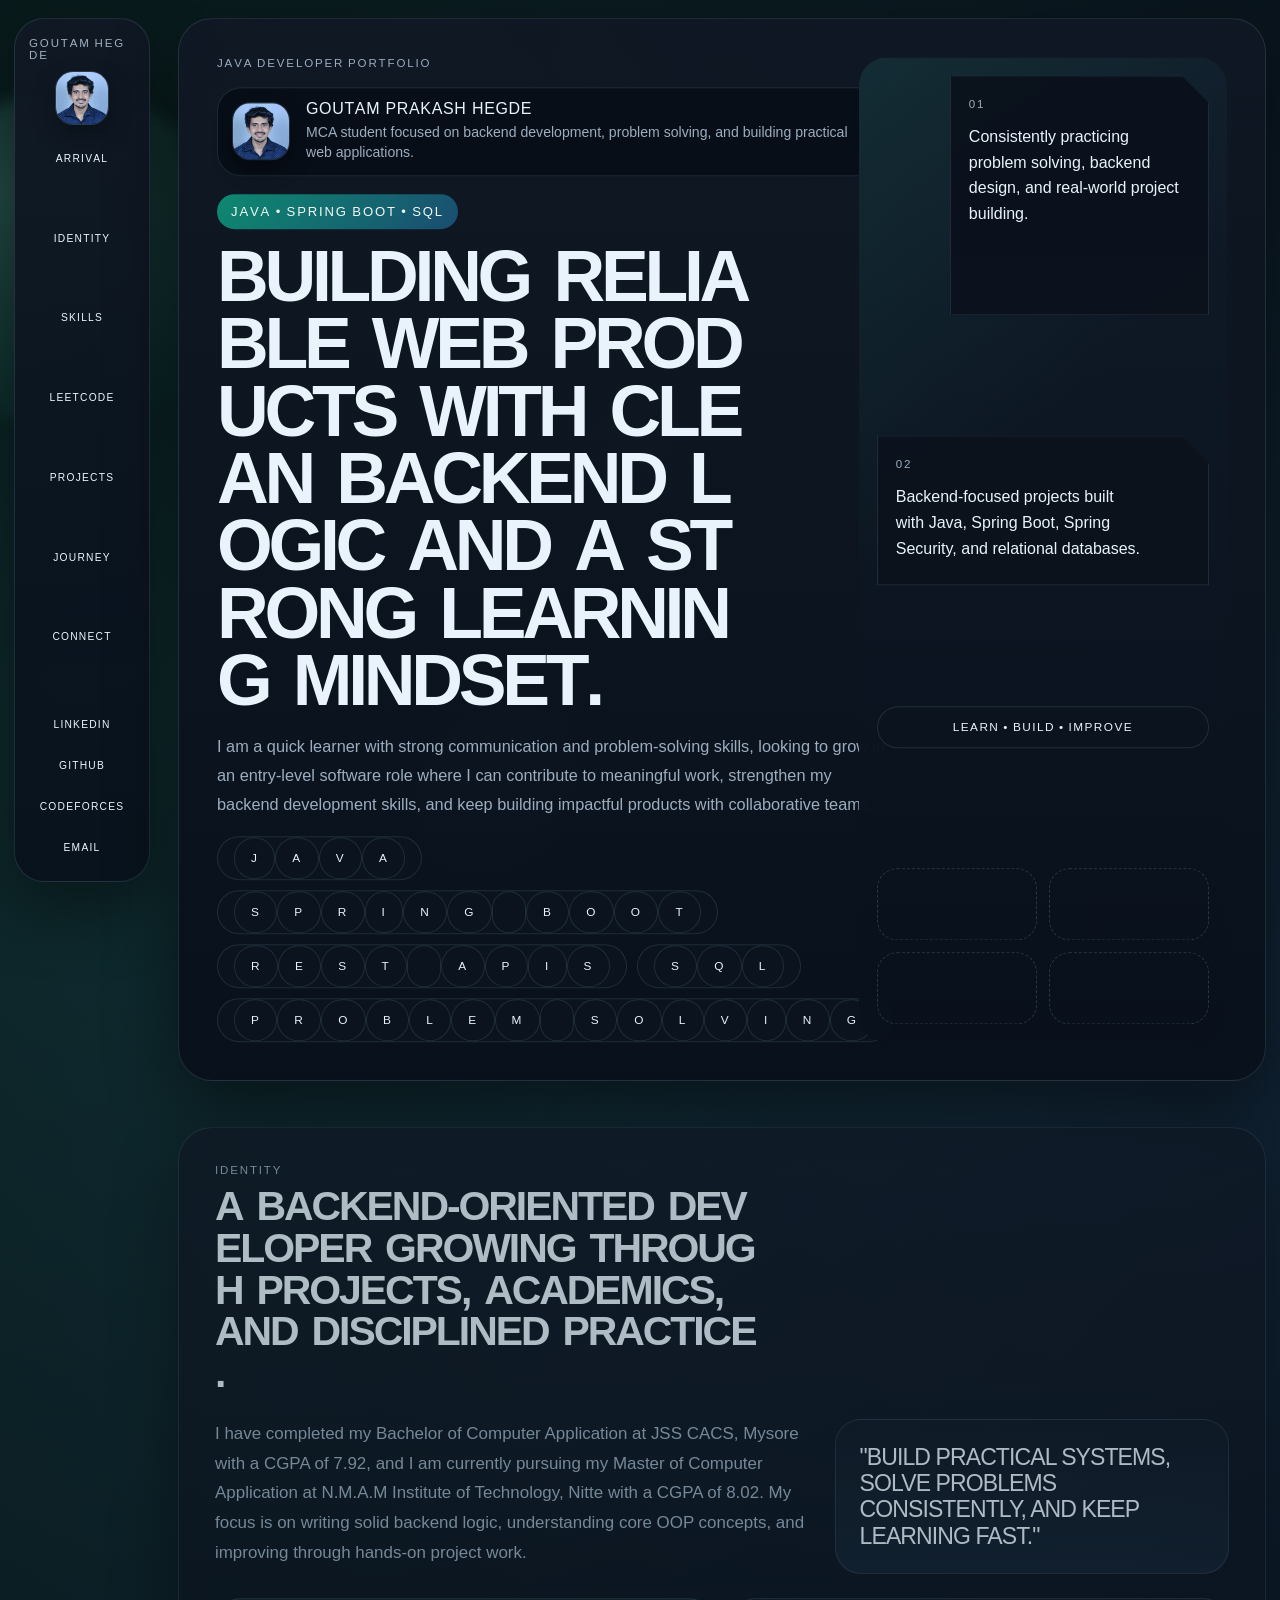
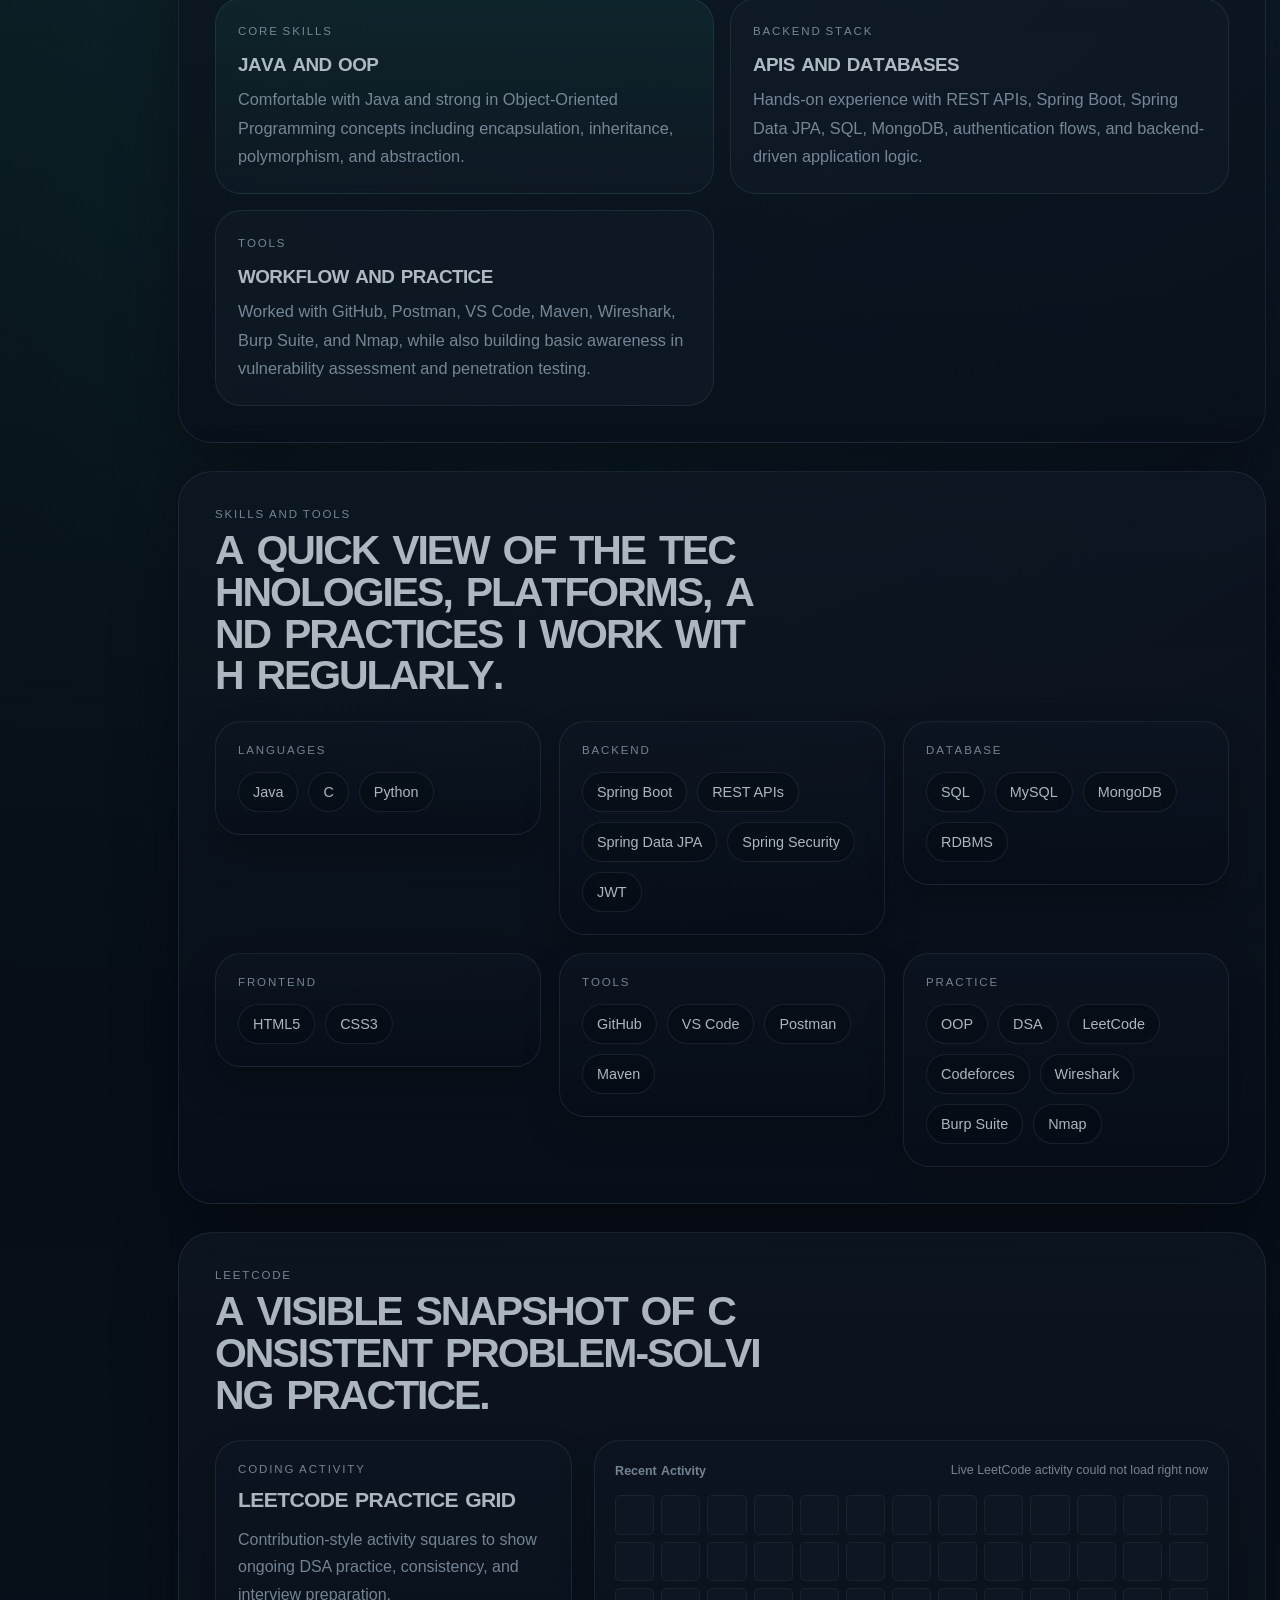
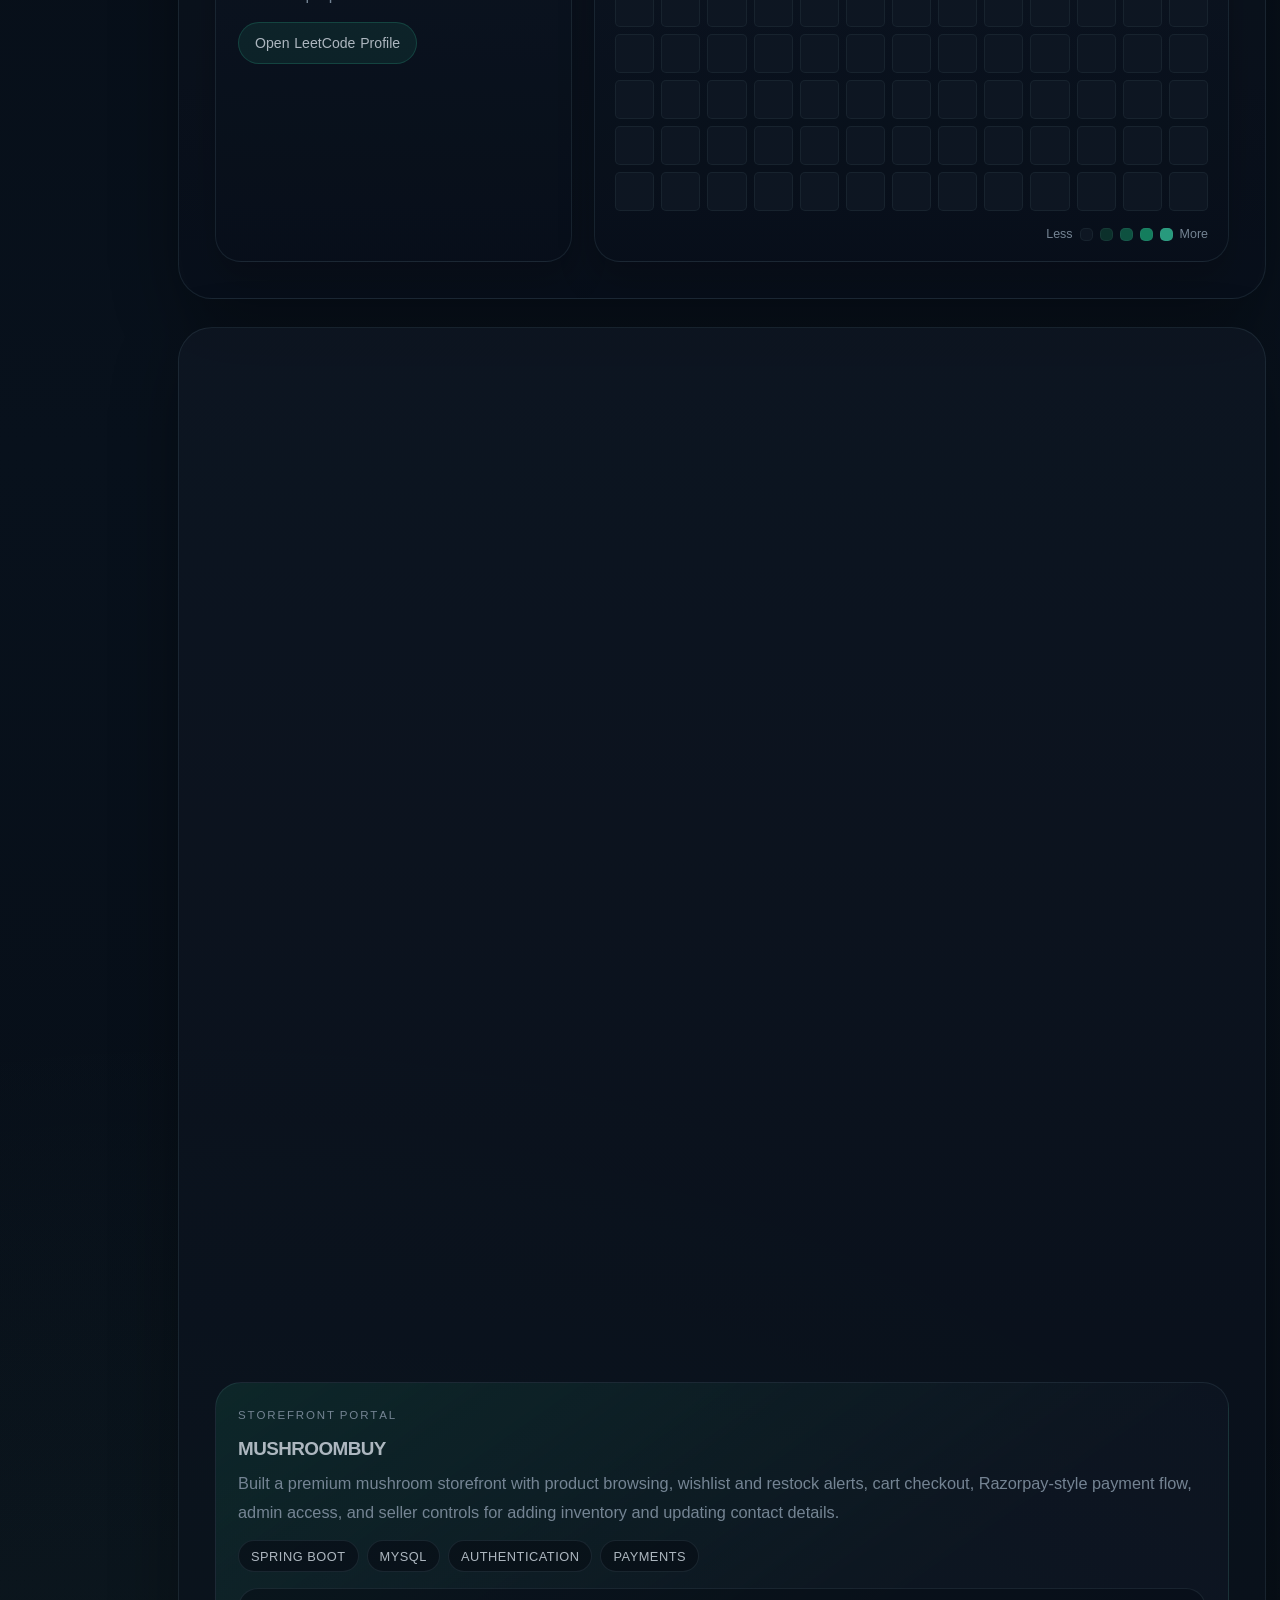
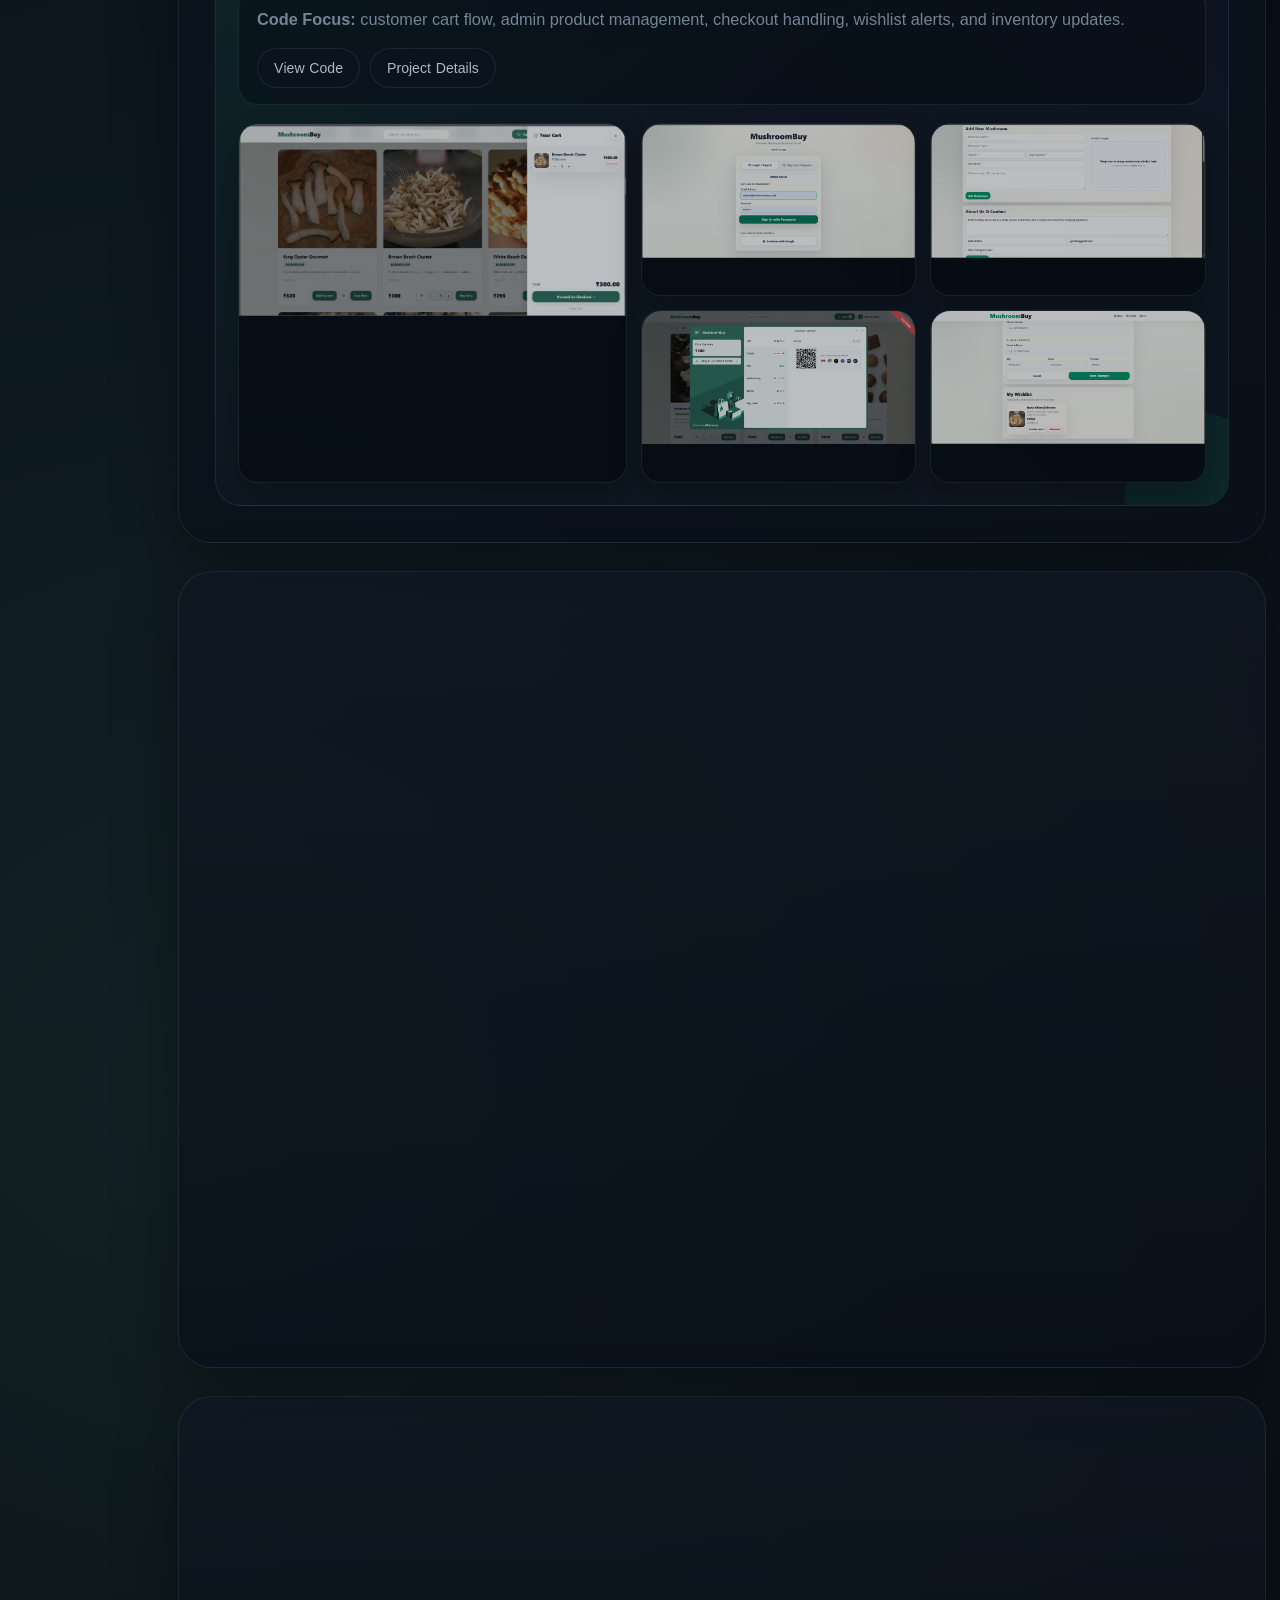
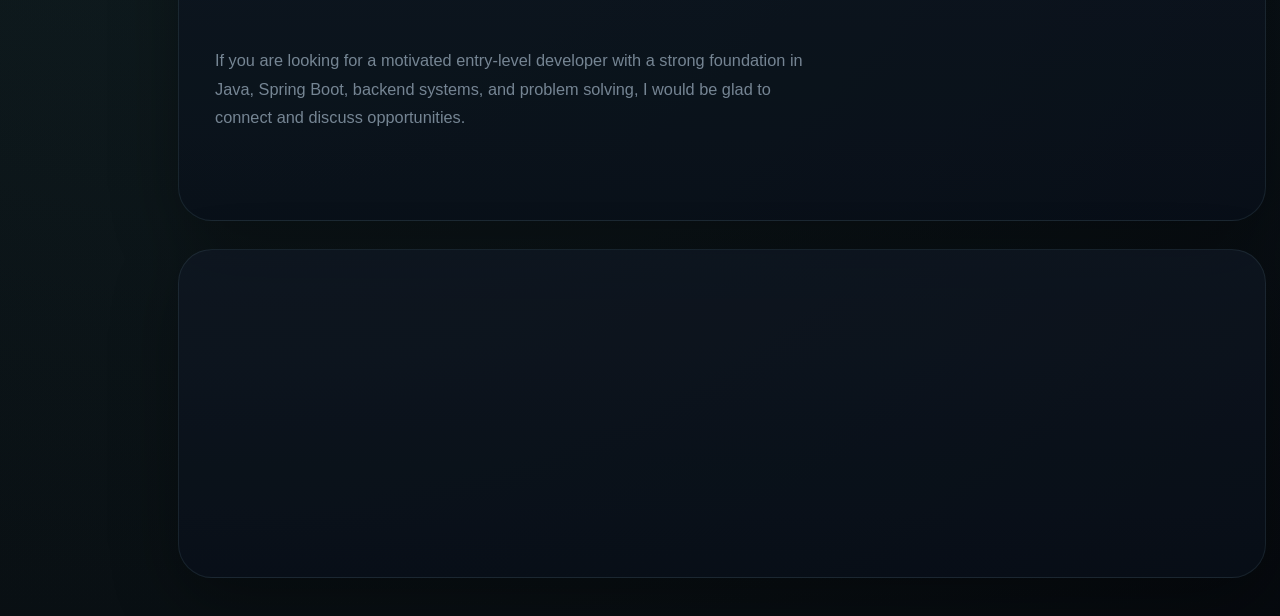
==== commit cfd90086: "Add portfolio files" ====
--- a/index.html
+++ b/index.html
@@ -28,6 +28,7 @@
         <a href="#intro">Arrival</a>
         <a href="#identity">Identity</a>
         <a href="#skills">Skills</a>
+        <a href="#leetcode">LeetCode</a>
         <a href="#work">Projects</a>
         <a href="#process">Journey</a>
         <a href="#contact">Connect</a>
@@ -69,7 +70,7 @@
         <div class="intro-art panel-layer" aria-hidden="true">
           <div class="art-card art-card-tall">
             <span class="art-index">01</span>
-            <p>100+ DSA problems solved across LeetCode and Codeforces.</p>
+            <p>Consistently practicing problem solving, backend design, and real-world project building.</p>
           </div>
           <div class="art-card art-card-wide">
             <span class="art-index">02</span>
@@ -178,6 +179,37 @@
               <span>Nmap</span>
             </div>
           </article>
+        </div>
+      </section>
+
+      <section class="content-panel section-panel leetcode-panel scroll-panel" id="leetcode" data-leetcode-user="Goutam__Hegde">
+        <div class="panel-head">
+          <p class="eyebrow">LeetCode</p>
+          <h3>A visible snapshot of consistent problem-solving practice.</h3>
+        </div>
+        <div class="leetcode-layout">
+          <div class="leetcode-copy">
+            <span class="card-kicker">Coding Activity</span>
+            <h4>LeetCode Practice Grid</h4>
+            <p>Contribution-style activity squares to show ongoing DSA practice, consistency, and interview preparation.</p>
+            <a class="leetcode-link" href="https://leetcode.com/u/Goutam__Hegde/" target="_blank" rel="noopener noreferrer">Open LeetCode Profile</a>
+          </div>
+          <div class="leetcode-card" aria-label="LeetCode activity grid">
+            <div class="leetcode-card-head">
+              <strong>Recent Activity</strong>
+              <span id="leetcode-status">Loading live LeetCode activity...</span>
+            </div>
+            <div class="leetcode-heatmap" id="leetcode-heatmap" aria-hidden="true"></div>
+            <div class="leetcode-legend" aria-hidden="true">
+              <span>Less</span>
+              <i data-level="0"></i>
+              <i data-level="1"></i>
+              <i data-level="2"></i>
+              <i data-level="3"></i>
+              <i data-level="4"></i>
+              <span>More</span>
+            </div>
+          </div>
         </div>
       </section>
 
@@ -216,22 +248,39 @@
               </figure>
             </div>
           </article>
-          <article class="project-tile">
-            <span class="card-kicker">Social Platform</span>
-            <h4>SocialConnectApp</h4>
-            <p>Developed a full-stack networking platform with real-time user interactions, secure JWT authentication with refresh tokens, and dynamic content feeds using Java, Spring Boot, Spring Security, and Maven.</p>
+          <article class="project-tile mushroom-project">
+            <span class="card-kicker">Storefront Portal</span>
+            <h4>MushroomBuy</h4>
+            <p>Built a premium mushroom storefront with product browsing, wishlist and restock alerts, cart checkout, Razorpay-style payment flow, admin access, and seller controls for adding inventory and updating contact details.</p>
             <div class="project-meta">
-              <span>Java</span>
-              <span>Spring Security</span>
-              <span>JWT</span>
-              <span>Maven</span>
+              <span>Spring Boot</span>
+              <span>MySQL</span>
+              <span>Authentication</span>
+              <span>Payments</span>
             </div>
             <div class="project-code">
-              <p><strong>Code Focus:</strong> JWT login flow, refresh tokens, feed handling, and secure API design.</p>
+              <p><strong>Code Focus:</strong> customer cart flow, admin product management, checkout handling, wishlist alerts, and inventory updates.</p>
               <div class="project-actions">
                 <a href="#">View Code</a>
                 <a href="#">Project Details</a>
               </div>
+            </div>
+            <div class="project-gallery mushroom-gallery">
+              <figure class="project-shot project-shot-wide">
+                <img src="assets/projects/Screenshot%202026-07-13%20144132.png" alt="MushroomBuy storefront showing products and cart drawer">
+              </figure>
+              <figure class="project-shot">
+                <img src="assets/projects/Screenshot%202026-07-13%20143916.png" alt="MushroomBuy portal login and registration screen">
+              </figure>
+              <figure class="project-shot">
+                <img src="assets/projects/Screenshot%202026-07-13%20144022.png" alt="MushroomBuy admin screen for adding mushroom products">
+              </figure>
+              <figure class="project-shot">
+                <img src="assets/projects/Screenshot%202026-07-13%20144658.png" alt="MushroomBuy payment options checkout screen">
+              </figure>
+              <figure class="project-shot">
+                <img src="assets/projects/Screenshot%202026-07-13%20144221.png" alt="MushroomBuy wishlist and saved delivery details screen">
+              </figure>
             </div>
           </article>
         </div>
@@ -288,7 +337,7 @@
       <section class="content-panel section-panel photo-tease-panel scroll-panel" id="photo-tease">
         <div class="panel-head">
           <p class="eyebrow">Bonus</p>
-          <h3>I am parttime photographer want to see some saple took by me ?</h3>
+          <h3>I am parttime photographer want to see some sample took by me ?</h3>
         </div>
         <div class="photo-tease-box">
           <div class="photo-actions" id="photo-actions">
@@ -303,6 +352,7 @@
 
   <div class="gallery-launch-overlay" id="gallery-launch-overlay" aria-hidden="true"></div>
   <script src="script.js"></script>
+
 </body>
 </html>
 
--- a/styles.css
+++ b/styles.css
@@ -1,16 +1,16 @@
 :root {
-  --bg: #e9f1f8;
-  --surface: #f4f8fc;
-  --surface-strong: #ffffff;
-  --surface-tint: #e2edf7;
-  --ink: #14212b;
-  --muted: #4c6272;
-  --line: rgba(20, 33, 43, 0.1);
-  --accent: #2e7f8f;
-  --accent-deep: #174d68;
-  --accent-soft: #9ec7d7;
-  --glow: rgba(46, 127, 143, 0.16);
-  --shadow: 0 24px 70px rgba(16, 43, 64, 0.12);
+  --bg: #05080d;
+  --surface: #0b111a;
+  --surface-strong: #101824;
+  --surface-tint: #142231;
+  --ink: #edf7ff;
+  --muted: #9eb0c2;
+  --line: rgba(183, 232, 255, 0.12);
+  --accent: #35d0a4;
+  --accent-deep: #0f8c72;
+  --accent-soft: #7de7c9;
+  --glow: rgba(53, 208, 164, 0.28);
+  --shadow: 0 24px 70px rgba(0, 0, 0, 0.48);
   --heading-font: "Arial Black", Impact, sans-serif;
   --body-font: "Trebuchet MS", "Segoe UI", sans-serif;
   --radius-xl: 34px;
@@ -34,10 +34,10 @@
   position: relative;
   overflow-x: hidden;
   background:
-    radial-gradient(circle at 12% 10%, rgba(255, 255, 255, 0.9), transparent 30%),
-    radial-gradient(circle at 88% 14%, rgba(46, 127, 143, 0.12), transparent 26%),
-    radial-gradient(circle at 16% 84%, rgba(158, 199, 215, 0.2), transparent 28%),
-    linear-gradient(180deg, #eef4fb 0%, #ddeaf7 100%);
+    radial-gradient(circle at 12% 10%, rgba(53, 208, 164, 0.16), transparent 30%),
+    radial-gradient(circle at 88% 14%, rgba(82, 123, 255, 0.12), transparent 26%),
+    radial-gradient(circle at 16% 84%, rgba(125, 231, 201, 0.1), transparent 28%),
+    linear-gradient(180deg, #03050a 0%, #08111c 52%, #05080d 100%);
 }
 
 body::after {
@@ -46,8 +46,10 @@
   inset: 0;
   pointer-events: none;
   background:
-    radial-gradient(circle 220px at var(--cursor-x, 50%) var(--cursor-y, 50%), rgba(164, 74, 63, 0.05), transparent 70%);
-  opacity: 0.45;
+    radial-gradient(circle 110px at var(--cursor-x, 50%) var(--cursor-y, 50%), rgba(125, 231, 201, 0.22), transparent 64%),
+    radial-gradient(circle 360px at var(--cursor-x, 50%) var(--cursor-y, 50%), rgba(53, 208, 164, 0.13), transparent 72%);
+  opacity: 0.72;
+  mix-blend-mode: screen;
 }
 
 body::before {
@@ -56,8 +58,8 @@
   inset: 0;
   pointer-events: none;
   background-image:
-    linear-gradient(rgba(20, 17, 15, 0.03) 1px, transparent 1px),
-    linear-gradient(90deg, rgba(20, 17, 15, 0.03) 1px, transparent 1px);
+    linear-gradient(rgba(183, 232, 255, 0.04) 1px, transparent 1px),
+    linear-gradient(90deg, rgba(183, 232, 255, 0.04) 1px, transparent 1px);
   background-size: 40px 40px;
   opacity: 0.08;
   mask-image: linear-gradient(180deg, rgba(0, 0, 0, 0.55), rgba(0, 0, 0, 0.06));
@@ -89,6 +91,93 @@
   border-radius: 50%;
 }
 
+.cursor-aura,
+.cursor-trail {
+  position: fixed;
+  left: 0;
+  top: 0;
+  pointer-events: none;
+  z-index: 4;
+  transform: translate3d(-100px, -100px, 0);
+}
+
+.cursor-aura {
+  width: 24px;
+  height: 24px;
+  margin: -12px 0 0 -12px;
+  border: 1px solid rgba(125, 231, 201, 0.58);
+  border-radius: 56% 44% 52% 48% / 48% 56% 44% 52%;
+  background:
+    radial-gradient(circle at 36% 30%, rgba(237, 247, 255, 0.28), transparent 16%),
+    radial-gradient(circle at 62% 58%, rgba(53, 208, 164, 0.34), transparent 54%),
+    linear-gradient(135deg, rgba(125, 231, 201, 0.5), rgba(53, 208, 164, 0.1));
+  box-shadow:
+    0 0 28px rgba(53, 208, 164, 0.34),
+    0 0 70px rgba(53, 208, 164, 0.16),
+    inset 0 0 24px rgba(53, 208, 164, 0.16);
+  opacity: 0;
+  transition: opacity 0.24s ease, width 0.18s ease, height 0.18s ease, margin 0.18s ease, border-color 0.18s ease, border-radius 0.24s ease;
+  mix-blend-mode: screen;
+  animation: cursorLiquify 3.4s ease-in-out infinite;
+}
+
+.cursor-aura::before,
+.cursor-aura::after {
+  content: "";
+  position: absolute;
+  border-radius: 50%;
+  background: rgba(125, 231, 201, 0.42);
+  filter: blur(1px);
+}
+
+.cursor-aura::before {
+  width: 5px;
+  height: 5px;
+  left: 7px;
+  top: 6px;
+  box-shadow: 8px 8px 0 rgba(53, 208, 164, 0.2);
+}
+
+.cursor-aura::after {
+  width: 3px;
+  height: 3px;
+  right: 7px;
+  top: 8px;
+  box-shadow: -10px 10px 0 rgba(237, 247, 255, 0.22);
+}
+
+.cursor-aura.is-active {
+  width: 34px;
+  height: 34px;
+  margin: -17px 0 0 -17px;
+  border-color: rgba(125, 231, 201, 0.78);
+  border-radius: 42% 58% 45% 55% / 58% 43% 57% 42%;
+}
+
+.cursor-trail {
+  width: var(--snake-size, 28px);
+  height: var(--snake-size, 28px);
+  margin: calc(var(--snake-size, 28px) / -2) 0 0 calc(var(--snake-size, 28px) / -2);
+  border-radius: 55% 45% 54% 46% / 46% 55% 45% 54%;
+  background:
+    radial-gradient(circle at 34% 30%, rgba(237, 247, 255, 0.34), transparent 18%),
+    radial-gradient(circle at 54% 58%, rgba(125, 231, 201, 0.58), rgba(53, 208, 164, 0.16) 62%, transparent 72%);
+  box-shadow: 0 0 22px rgba(53, 208, 164, 0.42);
+  opacity: 0;
+  transition: opacity 0.28s ease, filter 0.28s ease;
+  mix-blend-mode: screen;
+  animation: cursorLiquify 4.2s ease-in-out infinite;
+}
+
+.cursor-trail.is-visible {
+  opacity: var(--snake-opacity, 0.72);
+}
+
+.cursor-trail.is-resting {
+  opacity: 0;
+  filter: blur(6px);
+}
+
 .liquid-orb {
   filter: blur(8px);
   opacity: 0.45;
@@ -100,7 +189,7 @@
   height: 340px;
   left: -100px;
   top: 10vh;
-  background: radial-gradient(circle at 30% 30%, rgba(255, 255, 255, 0.9), rgba(85, 170, 197, 0.24) 70%, rgba(85, 170, 197, 0) 100%);
+  background: radial-gradient(circle at 30% 30%, rgba(125, 231, 201, 0.5), rgba(20, 117, 98, 0.22) 70%, rgba(20, 117, 98, 0) 100%);
 }
 
 .orb-2 {
@@ -108,7 +197,7 @@
   height: 280px;
   right: 6vw;
   top: 38vh;
-  background: radial-gradient(circle at 40% 40%, rgba(255, 255, 255, 0.72), rgba(37, 117, 146, 0.28) 70%, rgba(37, 117, 146, 0) 100%);
+  background: radial-gradient(circle at 40% 40%, rgba(103, 137, 255, 0.38), rgba(37, 117, 146, 0.2) 70%, rgba(37, 117, 146, 0) 100%);
   animation-delay: 3.6s;
 }
 
@@ -117,15 +206,15 @@
   height: 220px;
   left: 32vw;
   bottom: -20px;
-  background: radial-gradient(circle at 32% 32%, rgba(255, 255, 255, 0.66), rgba(95, 179, 204, 0.25) 70%, rgba(95, 179, 204, 0) 100%);
+  background: radial-gradient(circle at 32% 32%, rgba(53, 208, 164, 0.36), rgba(95, 179, 204, 0.18) 70%, rgba(95, 179, 204, 0) 100%);
   animation-delay: 7.2s;
 }
 
 .liquid-bubble {
   bottom: -140px;
-  border: 1px solid rgba(22, 97, 125, 0.18);
-  background: radial-gradient(circle at 30% 28%, rgba(255, 255, 255, 0.85), rgba(117, 186, 207, 0.3) 58%, rgba(117, 186, 207, 0.06) 100%);
-  box-shadow: inset -8px -12px 18px rgba(255, 255, 255, 0.32);
+  border: 1px solid rgba(125, 231, 201, 0.2);
+  background: radial-gradient(circle at 30% 28%, rgba(125, 231, 201, 0.42), rgba(42, 120, 138, 0.2) 58%, rgba(42, 120, 138, 0.04) 100%);
+  box-shadow: inset -8px -12px 18px rgba(255, 255, 255, 0.08);
   animation: bubbleRise 18s linear infinite;
 }
 
@@ -179,7 +268,7 @@
   padding: 18px 14px;
   border: 1px solid var(--line);
   border-radius: 30px;
-  background: linear-gradient(180deg, rgba(255, 255, 255, 0.95), rgba(229, 240, 250, 0.92));
+  background: linear-gradient(180deg, rgba(16, 24, 36, 0.96), rgba(8, 17, 28, 0.92));
   box-shadow: var(--shadow);
   transition: opacity 0.28s ease, transform 0.28s ease;
 }
@@ -221,8 +310,8 @@
   border-radius: 18px;
   object-fit: cover;
   object-position: center top;
-  border: 1px solid rgba(32, 25, 21, 0.1);
-  box-shadow: 0 10px 22px rgba(72, 46, 28, 0.12);
+  border: 1px solid rgba(183, 232, 255, 0.16);
+  box-shadow: 0 10px 22px rgba(0, 0, 0, 0.34);
 }
 
 .text-pop-ready {
@@ -279,10 +368,10 @@
 .rail-links a:hover,
 .rail-nav a:focus-visible,
 .rail-links a:focus-visible {
-  background: rgba(164, 74, 63, 0.08);
-  border-color: rgba(164, 74, 63, 0.16);
+  background: rgba(53, 208, 164, 0.12);
+  border-color: rgba(53, 208, 164, 0.24);
   transform: translateY(-4px) scale(1.02);
-  box-shadow: 0 12px 24px rgba(72, 46, 28, 0.08);
+  box-shadow: 0 12px 24px rgba(0, 0, 0, 0.28);
 }
 
 .content-shell {
@@ -296,7 +385,7 @@
   position: relative;
   border: 1px solid var(--line);
   border-radius: var(--radius-xl);
-  background: linear-gradient(180deg, rgba(255, 255, 255, 0.99), rgba(238, 245, 252, 0.98));
+  background: linear-gradient(180deg, rgba(16, 24, 36, 0.97), rgba(9, 16, 27, 0.97));
   box-shadow: var(--shadow);
   transition: transform 0.28s ease, box-shadow 0.28s ease, border-color 0.28s ease;
   overflow: hidden;
@@ -311,7 +400,7 @@
   top: -70px;
   right: -70px;
   border-radius: 50%;
-  background: radial-gradient(circle, rgba(162, 220, 238, 0.42), rgba(162, 220, 238, 0) 72%);
+  background: radial-gradient(circle, rgba(53, 208, 164, 0.28), rgba(53, 208, 164, 0) 72%);
   opacity: 0;
   transform: scale(0.6);
   transition: opacity 0.5s ease, transform 0.5s ease;
@@ -327,8 +416,8 @@
 .intro-panel:hover,
 .content-panel:hover {
   transform: translateY(-8px);
-  border-color: rgba(164, 74, 63, 0.14);
-  box-shadow: 0 28px 76px rgba(72, 46, 28, 0.12);
+  border-color: rgba(53, 208, 164, 0.24);
+  box-shadow: 0 28px 76px rgba(0, 0, 0, 0.58);
 }
 
 .intro-panel {
@@ -359,7 +448,7 @@
   padding: 12px 14px;
   border: 1px solid var(--line);
   border-radius: 24px;
-  background: rgba(255, 255, 255, 0.96);
+  background: rgba(7, 13, 22, 0.72);
 }
 
 .identity-photo {
@@ -368,8 +457,8 @@
   border-radius: 18px;
   object-fit: cover;
   object-position: center top;
-  border: 1px solid rgba(32, 25, 21, 0.1);
-  box-shadow: 0 10px 22px rgba(72, 46, 28, 0.12);
+  border: 1px solid rgba(183, 232, 255, 0.16);
+  box-shadow: 0 10px 22px rgba(0, 0, 0, 0.34);
 }
 
 .identity-copy {
@@ -406,7 +495,7 @@
   width: fit-content;
   padding: 10px 14px;
   border-radius: var(--radius-pill);
-  background: linear-gradient(135deg, var(--accent-deep), #23657d);
+  background: linear-gradient(135deg, var(--accent-deep), #1b4f73);
   color: #f6fffb;
   font-size: 0.82rem;
   letter-spacing: 0.14em;
@@ -450,7 +539,7 @@
   padding: 0 16px;
   border: 1px solid var(--line);
   border-radius: var(--radius-pill);
-  background: rgba(255, 255, 255, 0.92);
+  background: rgba(12, 20, 32, 0.9);
   text-transform: uppercase;
   letter-spacing: 0.12em;
   font-size: 0.74rem;
@@ -479,9 +568,9 @@
 .art-banner:hover,
 .art-banner:focus-visible {
   transform: translateY(-4px) scale(1.03);
-  background: #ffffff;
-  border-color: rgba(164, 74, 63, 0.16);
-  box-shadow: 0 14px 26px rgba(72, 46, 28, 0.08);
+  background: rgba(17, 32, 46, 0.96);
+  border-color: rgba(53, 208, 164, 0.25);
+  box-shadow: 0 14px 26px rgba(0, 0, 0, 0.3);
 }
 
 .intro-art {
@@ -492,23 +581,23 @@
   padding: 18px;
   border-radius: 28px;
   background:
-    linear-gradient(135deg, rgba(46, 127, 143, 0.08), transparent 42%),
-    linear-gradient(180deg, #ffffff, #e7f1fa);
+    linear-gradient(135deg, rgba(53, 208, 164, 0.1), transparent 42%),
+    linear-gradient(180deg, #111b29, #09111c);
 }
 
 .art-card {
   position: relative;
   padding: 18px;
-  border: 1px solid rgba(19, 33, 27, 0.1);
-  background: rgba(255, 255, 255, 0.96);
+  border: 1px solid rgba(183, 232, 255, 0.12);
+  background: rgba(11, 18, 29, 0.96);
   clip-path: polygon(0 0, calc(100% - 28px) 0, 100% 28px, 100% 100%, 0 100%);
   transition: transform 0.24s ease, box-shadow 0.24s ease, border-color 0.24s ease;
 }
 
 .art-card:hover {
   transform: translateY(-8px) rotate(-1deg);
-  border-color: rgba(164, 74, 63, 0.16);
-  box-shadow: 0 18px 36px rgba(72, 46, 28, 0.1);
+  border-color: rgba(53, 208, 164, 0.24);
+  box-shadow: 0 18px 36px rgba(0, 0, 0, 0.36);
 }
 
 .art-card p {
@@ -538,14 +627,14 @@
 .art-grid span {
   min-height: 72px;
   border-radius: 20px;
-  border: 1px dashed rgba(19, 33, 27, 0.16);
+  border: 1px dashed rgba(183, 232, 255, 0.18);
   transition: transform 0.22s ease, border-color 0.22s ease, background 0.22s ease;
 }
 
 .art-grid span:hover {
   transform: translateY(-5px);
-  border-color: rgba(164, 74, 63, 0.22);
-  background: rgba(255, 255, 255, 0.62);
+  border-color: rgba(53, 208, 164, 0.3);
+  background: rgba(53, 208, 164, 0.08);
 }
 
 .section-panel {
@@ -590,8 +679,8 @@
 
 .quote-block:hover {
   transform: translateY(-6px);
-  border-color: rgba(164, 74, 63, 0.16);
-  box-shadow: 0 18px 34px rgba(72, 46, 28, 0.09);
+  border-color: rgba(53, 208, 164, 0.24);
+  box-shadow: 0 18px 34px rgba(0, 0, 0, 0.32);
 }
 
 .quote-block p {
@@ -630,8 +719,8 @@
   padding: 22px;
   border: 1px solid var(--line);
   border-radius: var(--radius-lg);
-  background: linear-gradient(180deg, rgba(255, 255, 255, 0.98), rgba(248, 243, 237, 0.98));
-  box-shadow: 0 18px 34px rgba(72, 46, 28, 0.06);
+  background: linear-gradient(180deg, rgba(16, 24, 36, 0.96), rgba(9, 16, 27, 0.96));
+  box-shadow: 0 18px 34px rgba(0, 0, 0, 0.26);
   transition: transform 0.24s ease, box-shadow 0.24s ease, border-color 0.24s ease;
   animation: floatCard 6.5s ease-in-out infinite;
 }
@@ -658,8 +747,8 @@
 
 .floating-card:hover {
   transform: translateY(-8px);
-  border-color: rgba(164, 74, 63, 0.16);
-  box-shadow: 0 22px 40px rgba(72, 46, 28, 0.1);
+  border-color: rgba(53, 208, 164, 0.24);
+  box-shadow: 0 22px 40px rgba(0, 0, 0, 0.34);
 }
 
 .skill-group {
@@ -679,9 +768,9 @@
   justify-content: center;
   min-height: 40px;
   padding: 0 14px;
-  border: 1px solid rgba(32, 25, 21, 0.1);
+  border: 1px solid rgba(183, 232, 255, 0.13);
   border-radius: var(--radius-pill);
-  background: rgba(255, 255, 255, 0.96);
+  background: rgba(7, 13, 22, 0.72);
   color: var(--ink);
   font-size: 0.9rem;
   line-height: 1;
@@ -690,9 +779,155 @@
 
 .skill-tags span:hover {
   transform: translateY(-5px);
-  border-color: rgba(164, 74, 63, 0.18);
-  color: var(--accent-deep);
-  box-shadow: 0 12px 22px rgba(72, 46, 28, 0.08);
+  border-color: rgba(53, 208, 164, 0.28);
+  color: var(--accent-soft);
+  box-shadow: 0 12px 22px rgba(0, 0, 0, 0.3);
+}
+
+.leetcode-layout {
+  display: grid;
+  grid-template-columns: minmax(240px, 0.72fr) minmax(0, 1.28fr);
+  gap: 22px;
+  align-items: stretch;
+}
+
+.leetcode-copy,
+.leetcode-card {
+  border: 1px solid var(--line);
+  border-radius: var(--radius-lg);
+  background: linear-gradient(180deg, rgba(16, 24, 36, 0.96), rgba(9, 16, 27, 0.96));
+  box-shadow: 0 18px 34px rgba(0, 0, 0, 0.26);
+}
+
+.leetcode-copy {
+  display: grid;
+  align-content: start;
+  gap: 14px;
+  padding: 22px;
+}
+
+.leetcode-copy h4 {
+  margin: 0;
+  font-family: var(--heading-font);
+  font-size: 1.32rem;
+  line-height: 1.08;
+  letter-spacing: -0.03em;
+  text-transform: uppercase;
+}
+
+.leetcode-copy p {
+  margin: 0;
+  color: var(--muted);
+  line-height: 1.7;
+}
+
+.leetcode-link {
+  display: inline-flex;
+  align-items: center;
+  justify-content: center;
+  width: fit-content;
+  min-height: 42px;
+  padding: 0 16px;
+  border: 1px solid rgba(53, 208, 164, 0.28);
+  border-radius: var(--radius-pill);
+  background: rgba(53, 208, 164, 0.12);
+  color: var(--ink);
+  text-decoration: none;
+  font-size: 0.88rem;
+  transition: transform 0.22s ease, border-color 0.22s ease, box-shadow 0.22s ease, background 0.22s ease;
+}
+
+.leetcode-link:hover,
+.leetcode-link:focus-visible {
+  transform: translateY(-4px);
+  border-color: rgba(53, 208, 164, 0.44);
+  background: rgba(53, 208, 164, 0.18);
+  box-shadow: 0 12px 24px rgba(0, 0, 0, 0.32);
+}
+
+.leetcode-card {
+  display: grid;
+  gap: 16px;
+  padding: 20px;
+  overflow: hidden;
+}
+
+.leetcode-card-head {
+  display: flex;
+  justify-content: space-between;
+  gap: 16px;
+  align-items: center;
+}
+
+.leetcode-card-head strong {
+  font-size: 0.98rem;
+}
+
+.leetcode-card-head span,
+.leetcode-legend {
+  color: var(--muted);
+  font-size: 0.78rem;
+}
+
+.leetcode-heatmap {
+  display: grid;
+  grid-template-columns: repeat(13, 1fr);
+  gap: 7px;
+}
+
+.leetcode-heatmap span,
+.leetcode-legend i {
+  display: block;
+  aspect-ratio: 1;
+  border-radius: 5px;
+  border: 1px solid rgba(183, 232, 255, 0.08);
+}
+
+.leetcode-heatmap span {
+  min-width: 13px;
+  transition: transform 0.18s ease, box-shadow 0.18s ease, border-color 0.18s ease;
+}
+
+.leetcode-heatmap span:hover {
+  transform: scale(1.18);
+  border-color: rgba(125, 231, 201, 0.42);
+  box-shadow: 0 0 18px rgba(53, 208, 164, 0.24);
+}
+
+.leetcode-heatmap span[data-level="0"],
+.leetcode-legend i[data-level="0"] {
+  background: #111a26;
+}
+
+.leetcode-heatmap span[data-level="1"],
+.leetcode-legend i[data-level="1"] {
+  background: #0f3d32;
+}
+
+.leetcode-heatmap span[data-level="2"],
+.leetcode-legend i[data-level="2"] {
+  background: #116b50;
+}
+
+.leetcode-heatmap span[data-level="3"],
+.leetcode-legend i[data-level="3"] {
+  background: #19a878;
+}
+
+.leetcode-heatmap span[data-level="4"],
+.leetcode-legend i[data-level="4"] {
+  background: #35d0a4;
+}
+
+.leetcode-legend {
+  display: flex;
+  gap: 7px;
+  align-items: center;
+  justify-content: flex-end;
+}
+
+.leetcode-legend i {
+  width: 13px;
 }
 
 @keyframes floatCard {
@@ -702,6 +937,19 @@
   }
   50% {
     transform: translateY(-8px);
+  }
+}
+
+@keyframes cursorLiquify {
+  0%,
+  100% {
+    border-radius: 54% 46% 58% 42% / 48% 56% 44% 52%;
+  }
+  33% {
+    border-radius: 42% 58% 47% 53% / 59% 42% 58% 41%;
+  }
+  66% {
+    border-radius: 62% 38% 54% 46% / 43% 61% 39% 57%;
   }
 }
 
@@ -721,9 +969,9 @@
 
 .info-card:hover {
   transform: translateY(-8px);
-  border-color: rgba(164, 74, 63, 0.16);
-  background: #fffdf9;
-  box-shadow: 0 18px 34px rgba(72, 46, 28, 0.09);
+  border-color: rgba(53, 208, 164, 0.24);
+  background: #132033;
+  box-shadow: 0 18px 34px rgba(0, 0, 0, 0.34);
 }
 
 .project-wall {
@@ -760,20 +1008,20 @@
   width: 120px;
   height: 120px;
   border-radius: 24px;
-  background: rgba(215, 182, 135, 0.38);
+  background: rgba(53, 208, 164, 0.14);
   transform: rotate(18deg);
   transition: transform 0.26s ease, background 0.26s ease;
 }
 
 .project-tile:hover {
   transform: translateY(-10px) scale(1.01);
-  border-color: rgba(164, 74, 63, 0.16);
-  box-shadow: 0 22px 40px rgba(72, 46, 28, 0.1);
+  border-color: rgba(53, 208, 164, 0.24);
+  box-shadow: 0 22px 40px rgba(0, 0, 0, 0.38);
 }
 
 .project-tile:hover::before {
   transform: rotate(28deg) scale(1.08);
-  background: rgba(164, 74, 63, 0.14);
+  background: rgba(53, 208, 164, 0.2);
 }
 
 .project-tile h4,
@@ -802,8 +1050,8 @@
   min-height: 32px;
   padding: 0 12px;
   border-radius: var(--radius-pill);
-  border: 1px solid rgba(32, 25, 21, 0.1);
-  background: rgba(255, 255, 255, 0.92);
+  border: 1px solid rgba(183, 232, 255, 0.13);
+  background: rgba(7, 13, 22, 0.72);
   font-size: 0.8rem;
   letter-spacing: 0.04em;
   text-transform: uppercase;
@@ -816,9 +1064,9 @@
   gap: 14px;
   margin-top: 16px;
   padding: 16px 18px;
-  border: 1px solid rgba(32, 25, 21, 0.1);
+  border: 1px solid rgba(183, 232, 255, 0.13);
   border-radius: 20px;
-  background: rgba(255, 255, 255, 0.72);
+  background: rgba(7, 13, 22, 0.64);
 }
 
 .project-code p {
@@ -838,8 +1086,8 @@
   min-height: 40px;
   padding: 0 16px;
   border-radius: var(--radius-pill);
-  border: 1px solid rgba(32, 25, 21, 0.1);
-  background: #ffffff;
+  border: 1px solid rgba(183, 232, 255, 0.13);
+  background: rgba(12, 20, 32, 0.94);
   color: var(--ink);
   text-decoration: none;
   font-size: 0.88rem;
@@ -849,13 +1097,13 @@
 .project-actions a:hover,
 .project-actions a:focus-visible {
   transform: translateY(-4px);
-  border-color: rgba(164, 74, 63, 0.18);
-  box-shadow: 0 12px 24px rgba(72, 46, 28, 0.08);
+  border-color: rgba(53, 208, 164, 0.28);
+  box-shadow: 0 12px 24px rgba(0, 0, 0, 0.32);
 }
 
 .project-tile.featured {
   background:
-    linear-gradient(180deg, rgba(164, 74, 63, 0.08), rgba(255, 255, 255, 0.98)),
+    linear-gradient(180deg, rgba(53, 208, 164, 0.1), rgba(16, 24, 36, 0.98)),
     var(--surface-strong);
 }
 
@@ -873,9 +1121,9 @@
   min-height: 180px;
   border-radius: 20px;
   overflow: hidden;
-  border: 1px solid rgba(32, 25, 21, 0.1);
-  background: rgba(255, 255, 255, 0.9);
-  box-shadow: 0 14px 28px rgba(72, 46, 28, 0.08);
+  border: 1px solid rgba(183, 232, 255, 0.13);
+  background: rgba(7, 13, 22, 0.72);
+  box-shadow: 0 14px 28px rgba(0, 0, 0, 0.32);
 }
 
 .project-shot-wide {
@@ -891,18 +1139,194 @@
   object-position: top center;
 }
 
+.mushroom-project {
+  grid-column: 1 / -1;
+  background:
+    linear-gradient(145deg, rgba(14, 152, 100, 0.18), rgba(16, 24, 36, 0.98) 48%),
+    var(--surface-strong);
+}
+
+.mushroom-project::before {
+  background: rgba(14, 152, 100, 0.18);
+}
+
+.mushroom-gallery {
+  grid-template-columns: minmax(0, 1.24fr) minmax(0, 0.88fr) minmax(0, 0.88fr);
+}
+
+.mushroom-gallery .project-shot {
+  min-height: 170px;
+  background: rgba(5, 10, 17, 0.9);
+}
+
+.mushroom-gallery .project-shot-wide {
+  min-height: 360px;
+}
+
+.mushroom-gallery .project-shot img {
+  object-fit: contain;
+  background: #050a11;
+}
+
+.mushroom-preview {
+  position: relative;
+  z-index: 1;
+  display: grid;
+  gap: 12px;
+  margin-top: 16px;
+  padding: 14px;
+  border: 1px solid rgba(183, 232, 255, 0.13);
+  border-radius: 20px;
+  background:
+    radial-gradient(circle at 8% 10%, rgba(14, 152, 100, 0.22), transparent 36%),
+    linear-gradient(180deg, rgba(11, 18, 29, 0.96), rgba(6, 12, 20, 0.94));
+  box-shadow: inset 0 1px 0 rgba(255, 255, 255, 0.08);
+}
+
+.preview-topbar,
+.preview-grid,
+.preview-checkout {
+  display: grid;
+  gap: 10px;
+}
+
+.preview-topbar {
+  grid-template-columns: 1fr auto;
+  align-items: center;
+}
+
+.preview-brand {
+  color: var(--ink);
+  font-family: var(--heading-font);
+  font-size: 0.98rem;
+  line-height: 1;
+}
+
+.preview-brand strong {
+  color: var(--accent);
+}
+
+.preview-pill {
+  min-height: 30px;
+  padding: 7px 10px;
+  border-radius: var(--radius-pill);
+  background: #0f8c72;
+  color: #ffffff;
+  font-size: 0.74rem;
+  font-weight: 700;
+}
+
+.preview-grid {
+  grid-template-columns: minmax(0, 1fr) minmax(120px, 0.78fr);
+}
+
+.preview-product,
+.preview-panel,
+.preview-checkout {
+  border: 1px solid rgba(183, 232, 255, 0.13);
+  border-radius: 16px;
+  background: rgba(5, 10, 17, 0.78);
+}
+
+.preview-product {
+  display: grid;
+  grid-template-columns: 58px 1fr;
+  gap: 6px 10px;
+  align-items: center;
+  padding: 10px;
+}
+
+.preview-image {
+  grid-row: span 3;
+  width: 58px;
+  height: 58px;
+  border-radius: 14px;
+  background:
+    radial-gradient(circle at 26% 30%, #f8ead6 0 12%, transparent 13%),
+    radial-gradient(circle at 55% 42%, #ceb08a 0 15%, transparent 16%),
+    radial-gradient(circle at 68% 24%, #f2ddbd 0 10%, transparent 11%),
+    linear-gradient(135deg, #6d5b45, #d8c19c);
+}
+
+.preview-product strong,
+.preview-panel strong,
+.preview-checkout strong {
+  color: var(--ink);
+  font-size: 0.84rem;
+  line-height: 1.18;
+}
+
+.preview-product small {
+  color: var(--muted);
+  font-size: 0.76rem;
+}
+
+.preview-price {
+  color: var(--accent-soft);
+  font-weight: 800;
+  font-size: 0.86rem;
+}
+
+.preview-panel {
+  display: grid;
+  align-content: center;
+  gap: 8px;
+  padding: 12px;
+}
+
+.preview-panel span {
+  display: block;
+  height: 24px;
+  border-radius: 8px;
+  background: rgba(82, 123, 255, 0.16);
+  border: 1px solid rgba(183, 232, 255, 0.12);
+}
+
+.preview-panel em {
+  display: inline-flex;
+  align-items: center;
+  justify-content: center;
+  min-height: 30px;
+  border-radius: 10px;
+  background: #0f8c72;
+  color: #ffffff;
+  font-style: normal;
+  font-size: 0.78rem;
+  font-weight: 800;
+}
+
+.preview-checkout {
+  grid-template-columns: 68px 1fr;
+  align-items: center;
+  padding: 10px;
+}
+
+.preview-checkout span {
+  display: grid;
+  place-items: center;
+  aspect-ratio: 1;
+  border-radius: 10px;
+  color: var(--accent-soft);
+  font-size: 0.72rem;
+  font-weight: 800;
+  background:
+    linear-gradient(90deg, #35d0a4 6px, transparent 6px) 0 0 / 12px 12px,
+    linear-gradient(#35d0a4 6px, transparent 6px) 0 0 / 12px 12px,
+    #08111c;
+}
+
 .accent-card {
-  background: linear-gradient(180deg, rgba(164, 74, 63, 0.06), rgba(255, 255, 255, 0.98));
+  background: linear-gradient(180deg, rgba(53, 208, 164, 0.1), rgba(16, 24, 36, 0.98));
 }
 
 .stripe-tile {
   background:
     repeating-linear-gradient(
       -45deg,
-      rgba(19, 33, 27, 0.04) 0,
-      rgba(19, 33, 27, 0.04) 12px,
-      rgba(255, 255, 255, 0.9) 12px,
-      rgba(255, 255, 255, 0.9) 24px
+      rgba(183, 232, 255, 0.04) 0,
+      rgba(183, 232, 255, 0.04) 12px,
+      rgba(7, 13, 22, 0.9) 12px,
+      rgba(7, 13, 22, 0.9) 24px
     );
 }
 
@@ -918,8 +1342,8 @@
 
 .timeline-row:hover {
   transform: translateX(8px);
-  border-color: rgba(164, 74, 63, 0.16);
-  box-shadow: 0 16px 30px rgba(72, 46, 28, 0.08);
+  border-color: rgba(53, 208, 164, 0.24);
+  box-shadow: 0 16px 30px rgba(0, 0, 0, 0.32);
 }
 
 .timeline-mark {
@@ -928,8 +1352,8 @@
   justify-content: center;
   min-height: 44px;
   border-radius: var(--radius-pill);
-  background: rgba(215, 182, 135, 0.38);
-  color: var(--accent-deep);
+  background: rgba(53, 208, 164, 0.14);
+  color: var(--accent-soft);
   font-family: var(--heading-font);
   font-size: 0.92rem;
   letter-spacing: 0.08em;
@@ -962,8 +1386,8 @@
 .contact-grid a:focus-visible {
   background: var(--surface);
   transform: translateY(-6px) scale(1.02);
-  border-color: rgba(164, 74, 63, 0.16);
-  box-shadow: 0 16px 30px rgba(72, 46, 28, 0.09);
+  border-color: rgba(53, 208, 164, 0.24);
+  box-shadow: 0 16px 30px rgba(0, 0, 0, 0.32);
 }
 
 .photo-tease-box {
@@ -972,15 +1396,15 @@
   padding: 24px;
   border: 1px solid var(--line);
   border-radius: var(--radius-lg);
-  background: linear-gradient(180deg, rgba(255, 255, 255, 0.98), rgba(228, 241, 250, 0.92));
+  background: linear-gradient(180deg, rgba(16, 24, 36, 0.96), rgba(9, 16, 27, 0.92));
 }
 
 .photo-actions {
   position: relative;
   min-height: 96px;
-  border: 1px dashed rgba(20, 33, 43, 0.15);
+  border: 1px dashed rgba(183, 232, 255, 0.18);
   border-radius: 20px;
-  background: rgba(255, 255, 255, 0.85);
+  background: rgba(5, 10, 17, 0.64);
 }
 
 .photo-yes,
@@ -991,7 +1415,7 @@
   min-width: 102px;
   padding: 0 18px;
   border-radius: var(--radius-pill);
-  border: 1px solid rgba(20, 33, 43, 0.12);
+  border: 1px solid rgba(183, 232, 255, 0.14);
   text-transform: uppercase;
   letter-spacing: 0.08em;
   font-size: 0.8rem;
@@ -1006,13 +1430,13 @@
   justify-content: center;
   text-decoration: none;
   color: #f4fbff;
-  background: linear-gradient(135deg, var(--accent-deep), #23657d);
+  background: linear-gradient(135deg, var(--accent-deep), #1b4f73);
 }
 
 .photo-no {
   left: 154px;
   color: var(--ink);
-  background: #ffffff;
+  background: rgba(12, 20, 32, 0.94);
   border-radius: 60% 40% 52% 48% / 42% 58% 44% 56%;
   transition:
     left 0.46s cubic-bezier(0.2, 0.78, 0.22, 1),
@@ -1041,7 +1465,7 @@
 .photo-no:hover,
 .photo-no:focus-visible {
   transform: translateY(-4px);
-  box-shadow: 0 12px 24px rgba(16, 43, 64, 0.1);
+  box-shadow: 0 12px 24px rgba(0, 0, 0, 0.34);
 }
 
 .photo-status {
@@ -1215,6 +1639,7 @@
   .intro-panel,
   .split-layout,
   .contact-layout,
+  .leetcode-layout,
   .project-wall,
   .identity-grid,
   .skills-cloud,
@@ -1223,6 +1648,10 @@
   }
 
   .project-gallery {
+    grid-template-columns: 1fr;
+  }
+
+  .mushroom-gallery {
     grid-template-columns: 1fr;
   }
 
@@ -1283,6 +1712,28 @@
   .panel-head h3 {
     font-size: clamp(1.7rem, 9vw, 2.5rem);
   }
+
+  .preview-grid {
+    grid-template-columns: 1fr;
+  }
+
+  .preview-product {
+    grid-template-columns: 52px 1fr;
+  }
+
+  .preview-image {
+    width: 52px;
+    height: 52px;
+  }
+
+  .leetcode-card-head {
+    align-items: flex-start;
+    flex-direction: column;
+  }
+
+  .leetcode-heatmap {
+    gap: 5px;
+  }
 }
 
 @media (prefers-reduced-motion: reduce) {
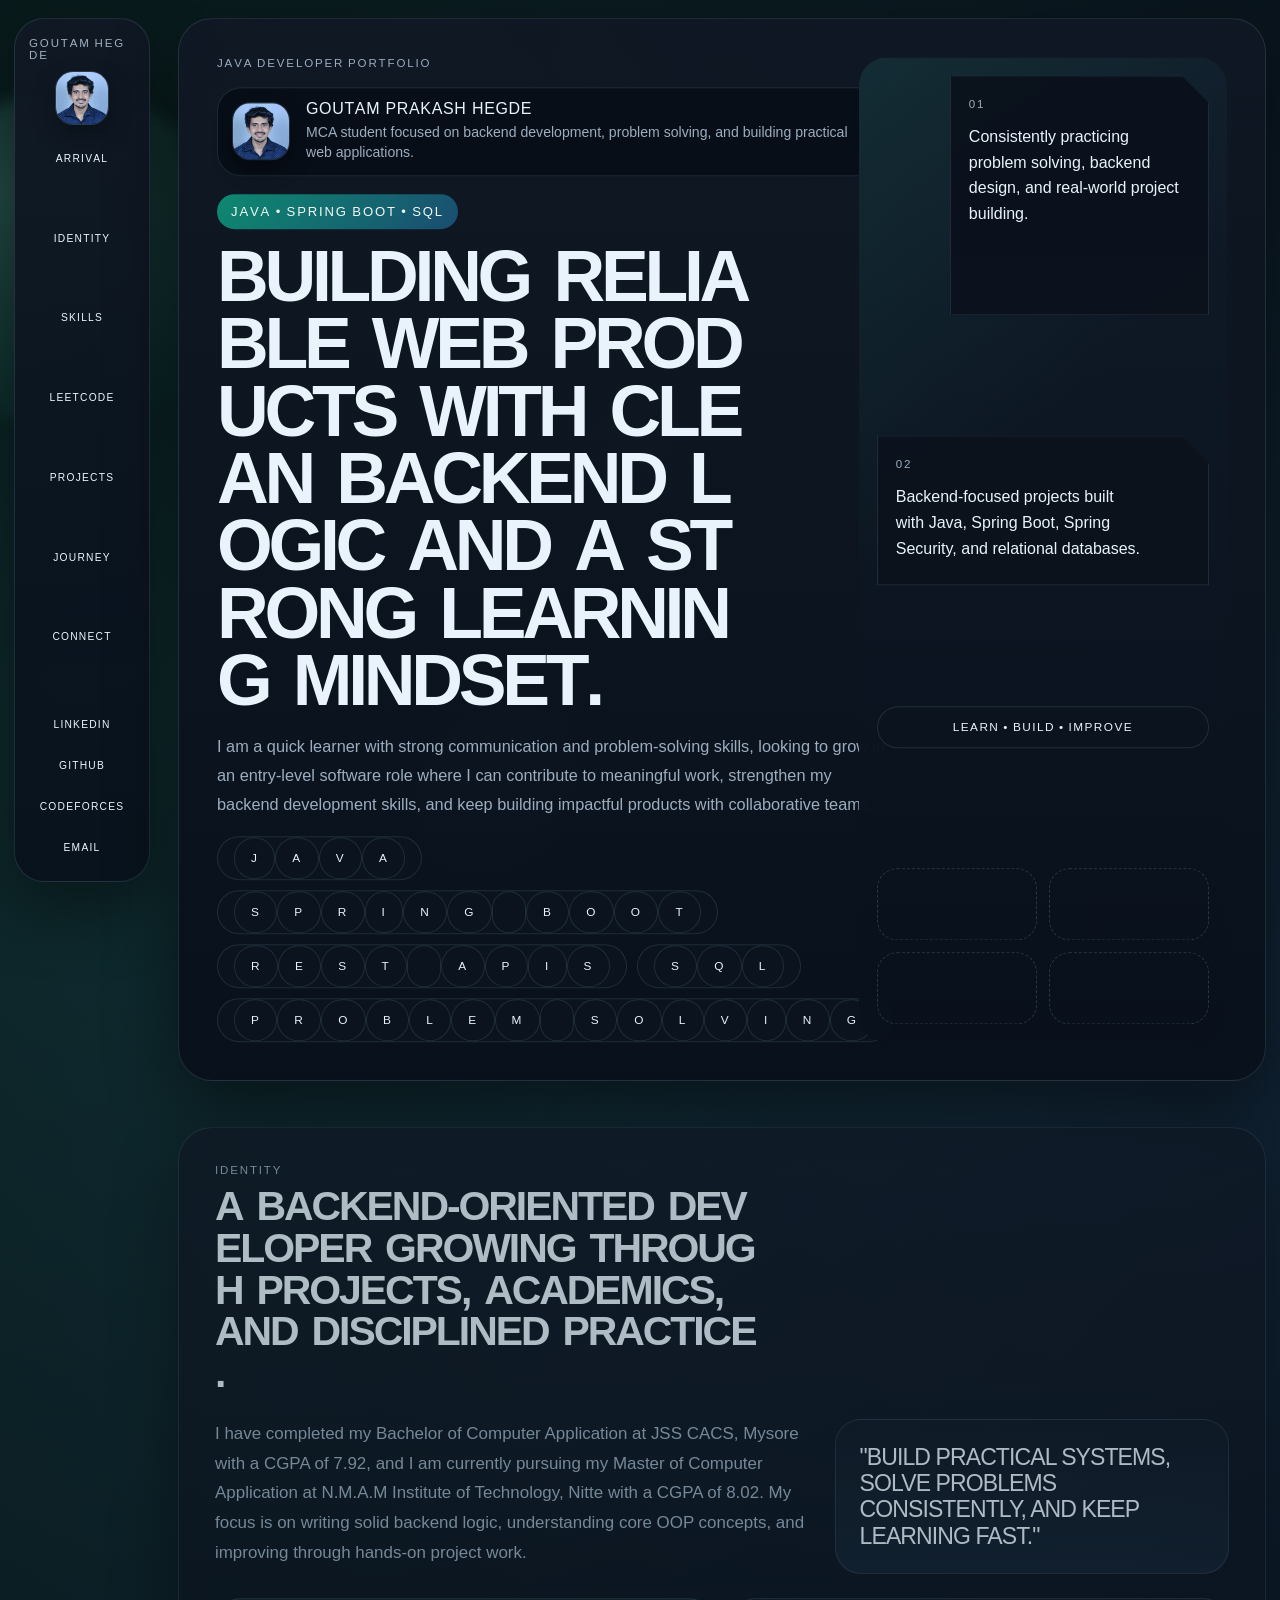
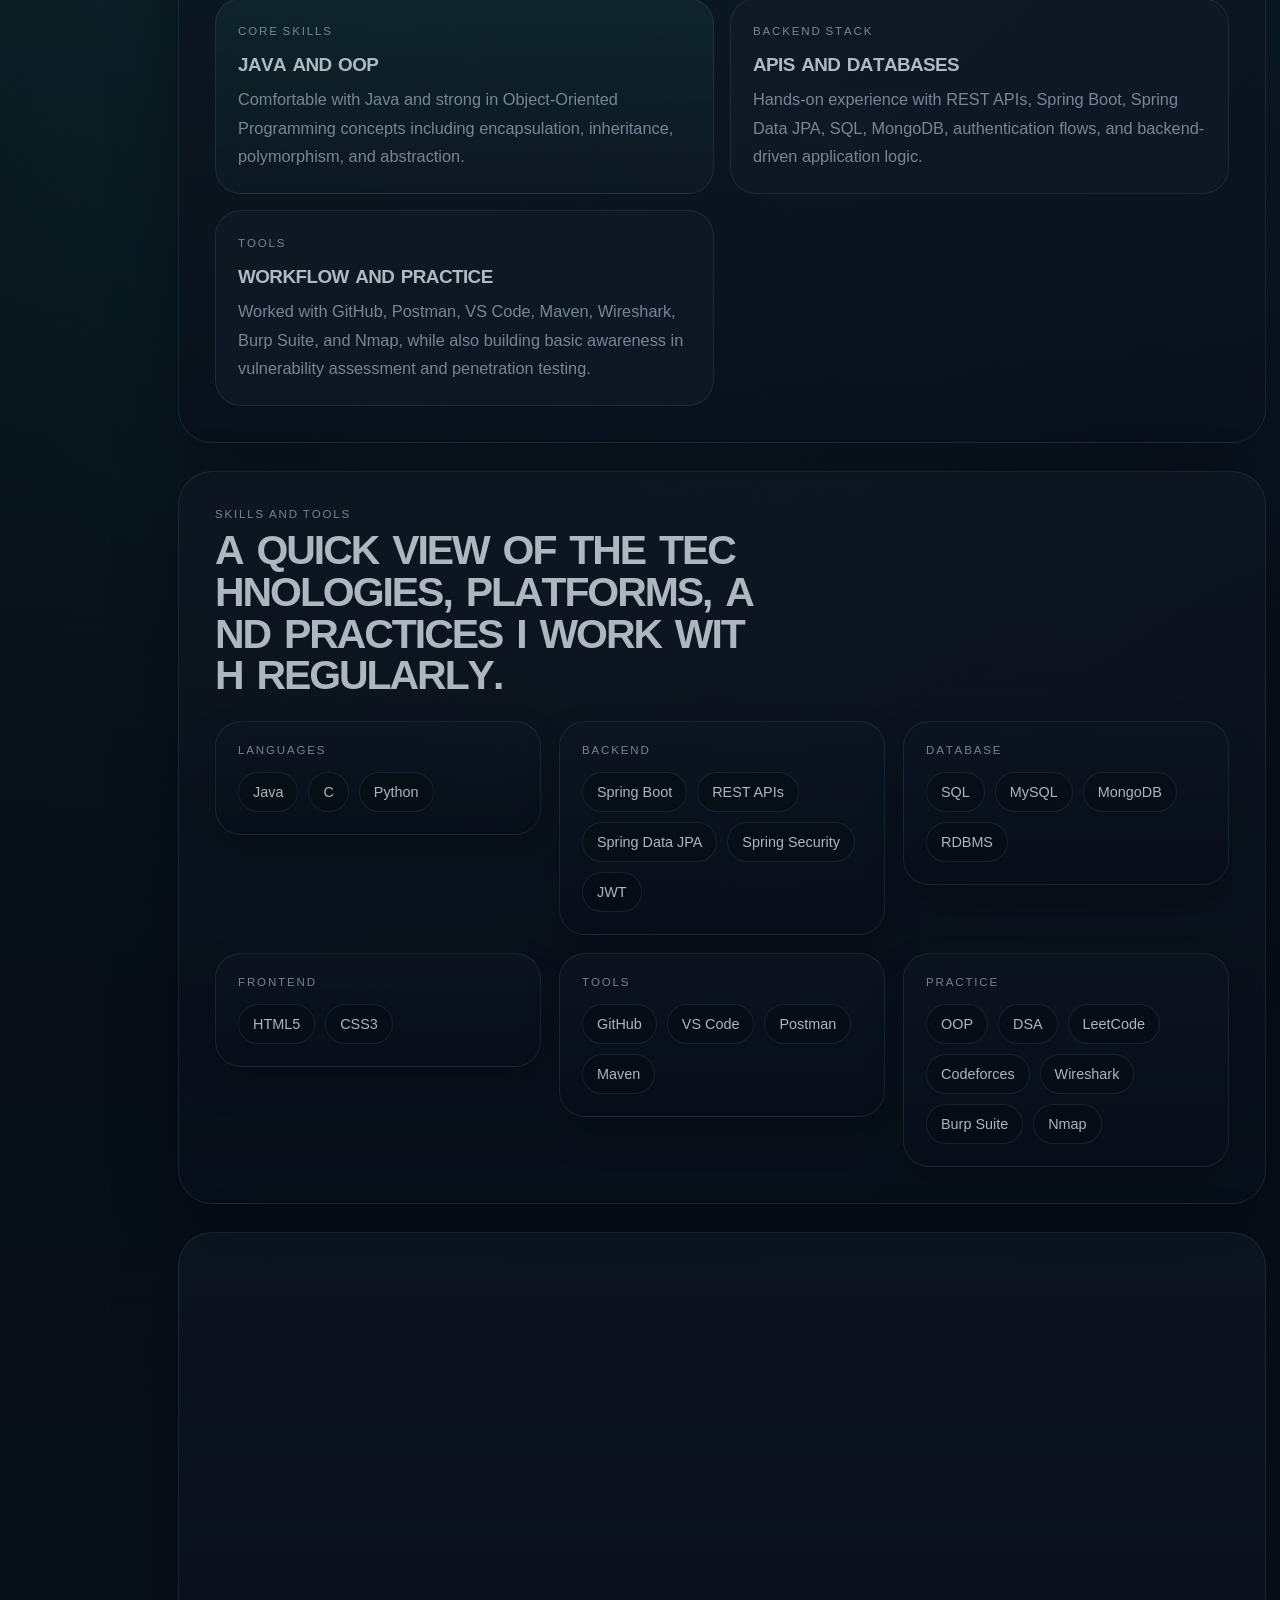
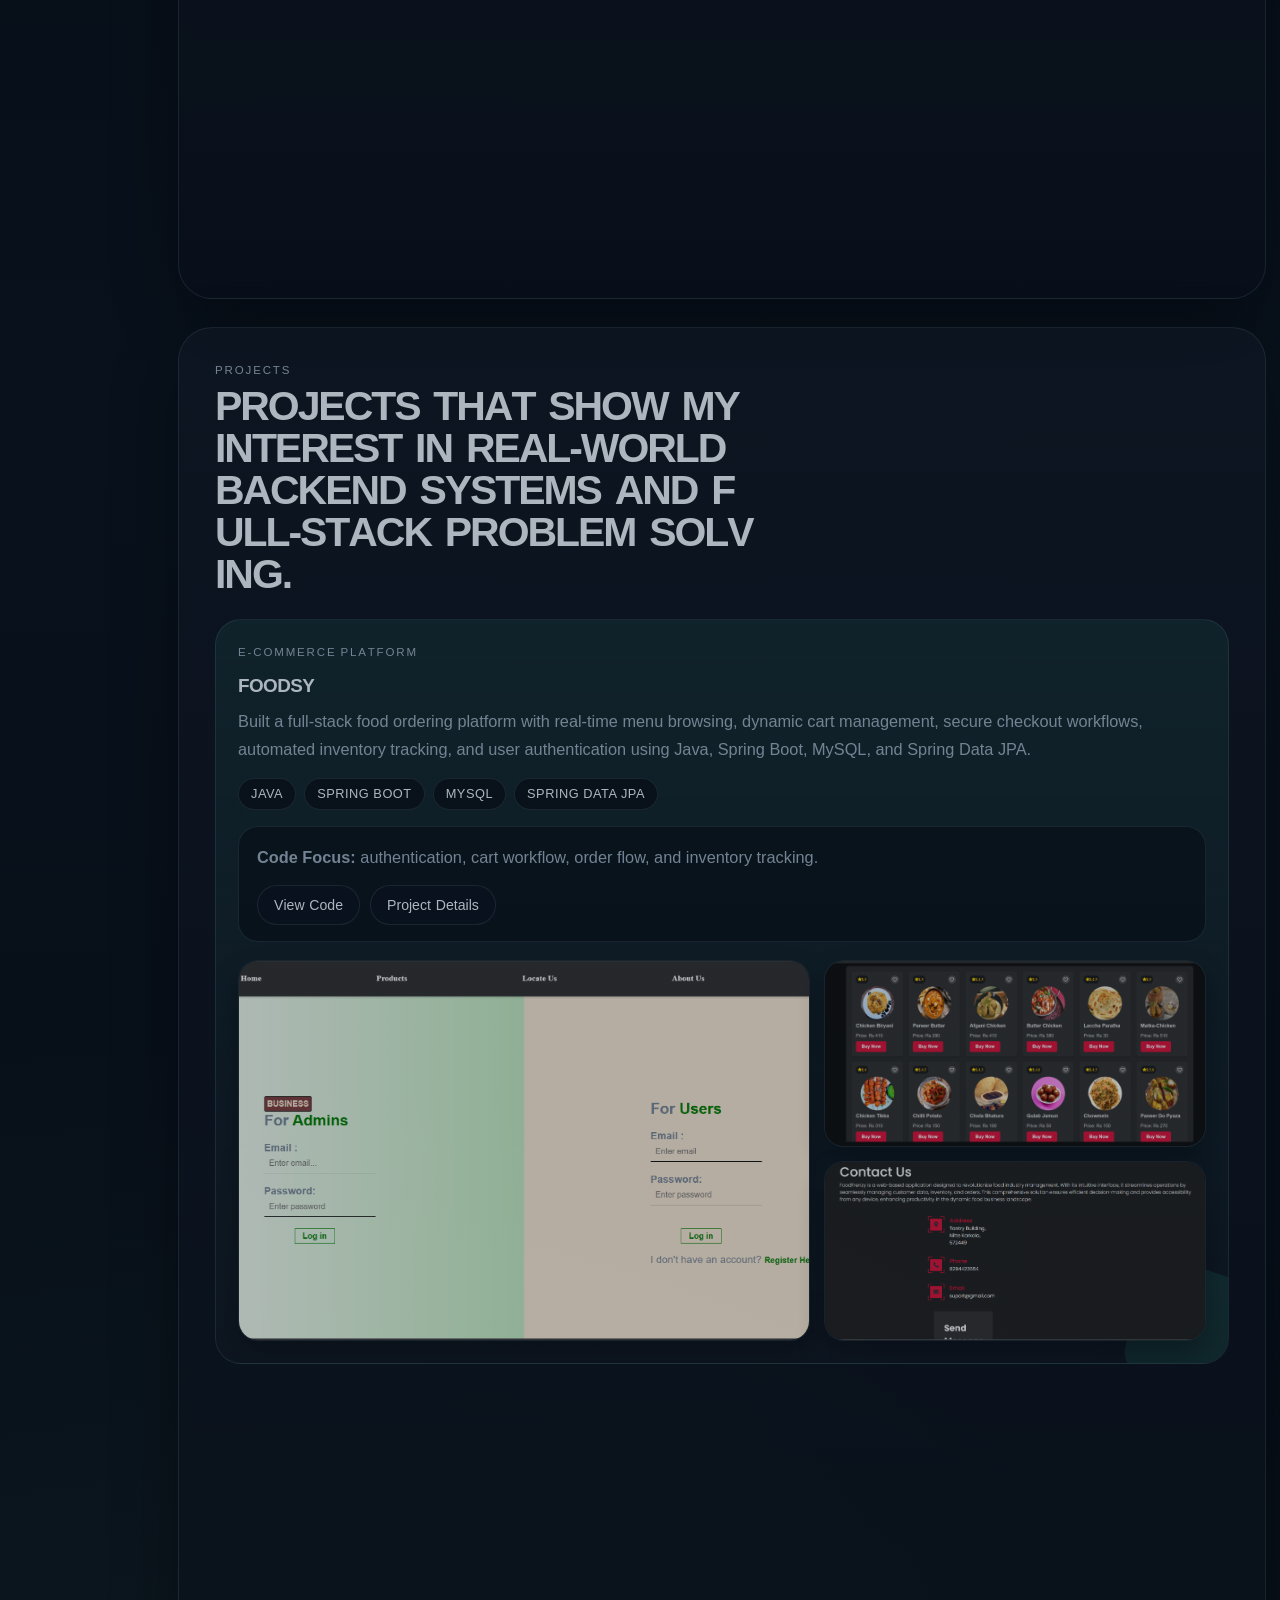
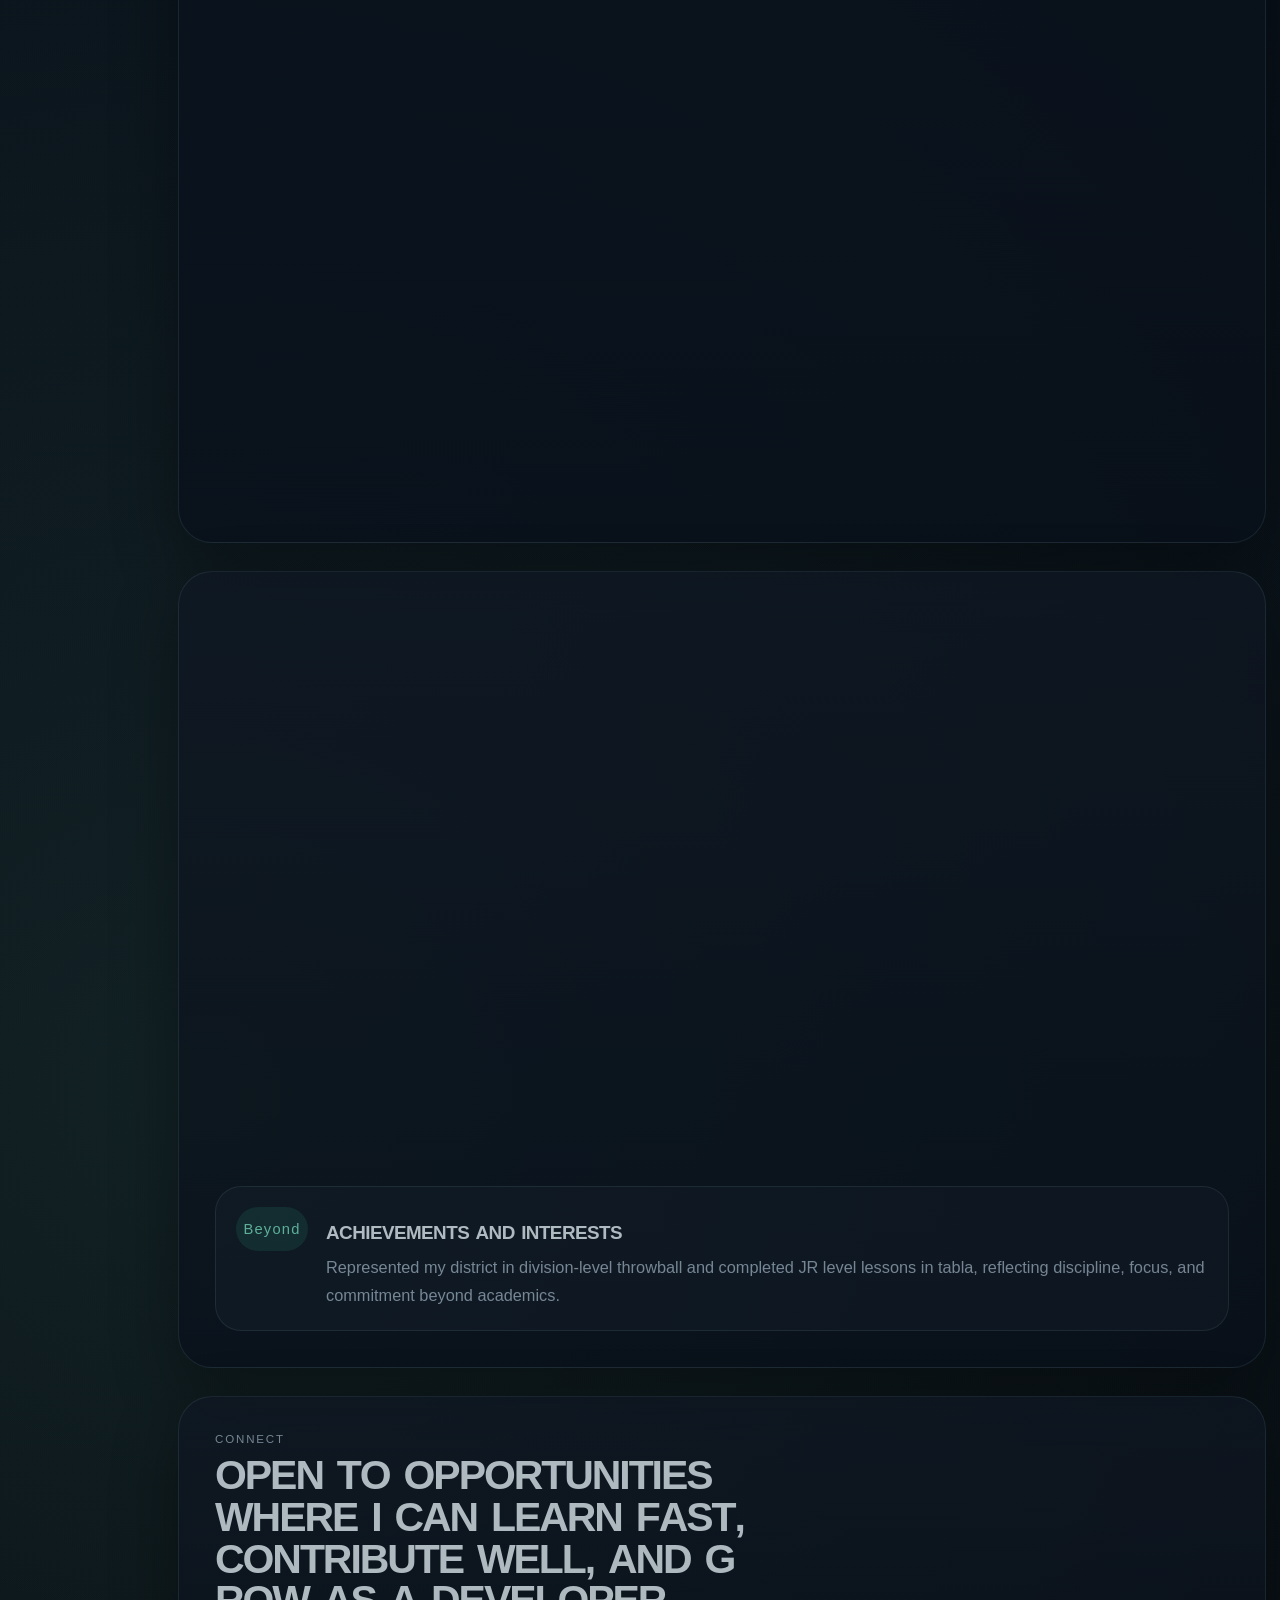
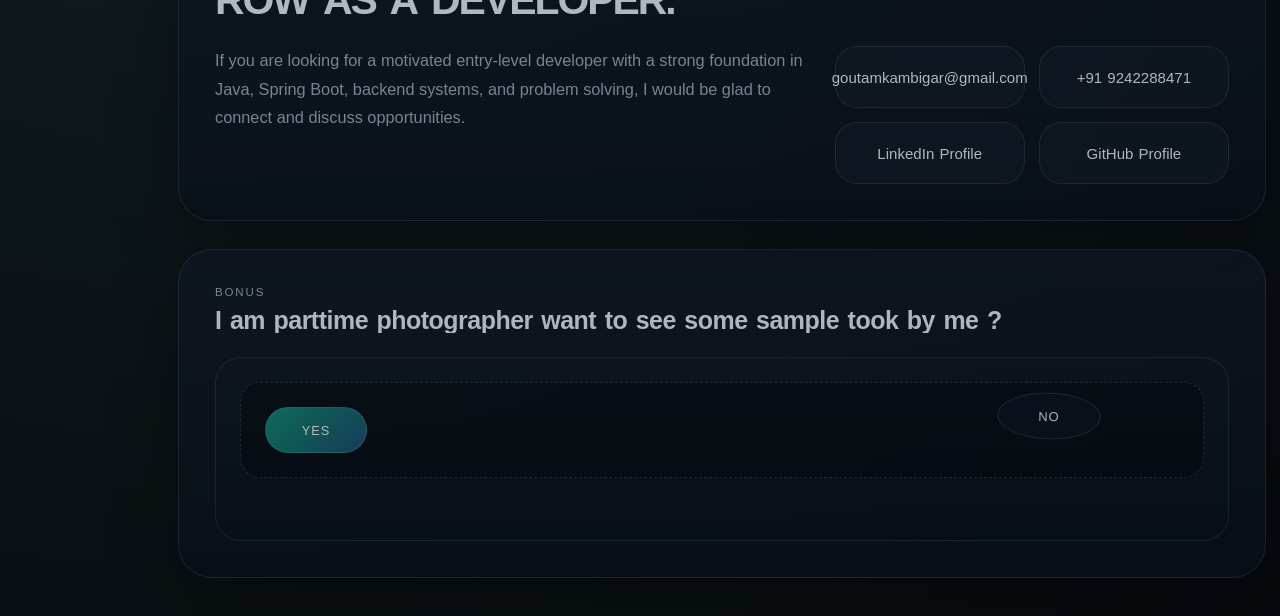
==== commit 72b1915a: "Fix formatting in index.html" ====
--- a/index.html
+++ b/index.html
@@ -149,7 +149,7 @@
               <span>MySQL</span>
               <span>MongoDB</span>
               <span>RDBMS</span>
-            </div>
+            </div> 
           </article>
           <article class="skill-group floating-card">
             <span class="card-kicker">Frontend</span>
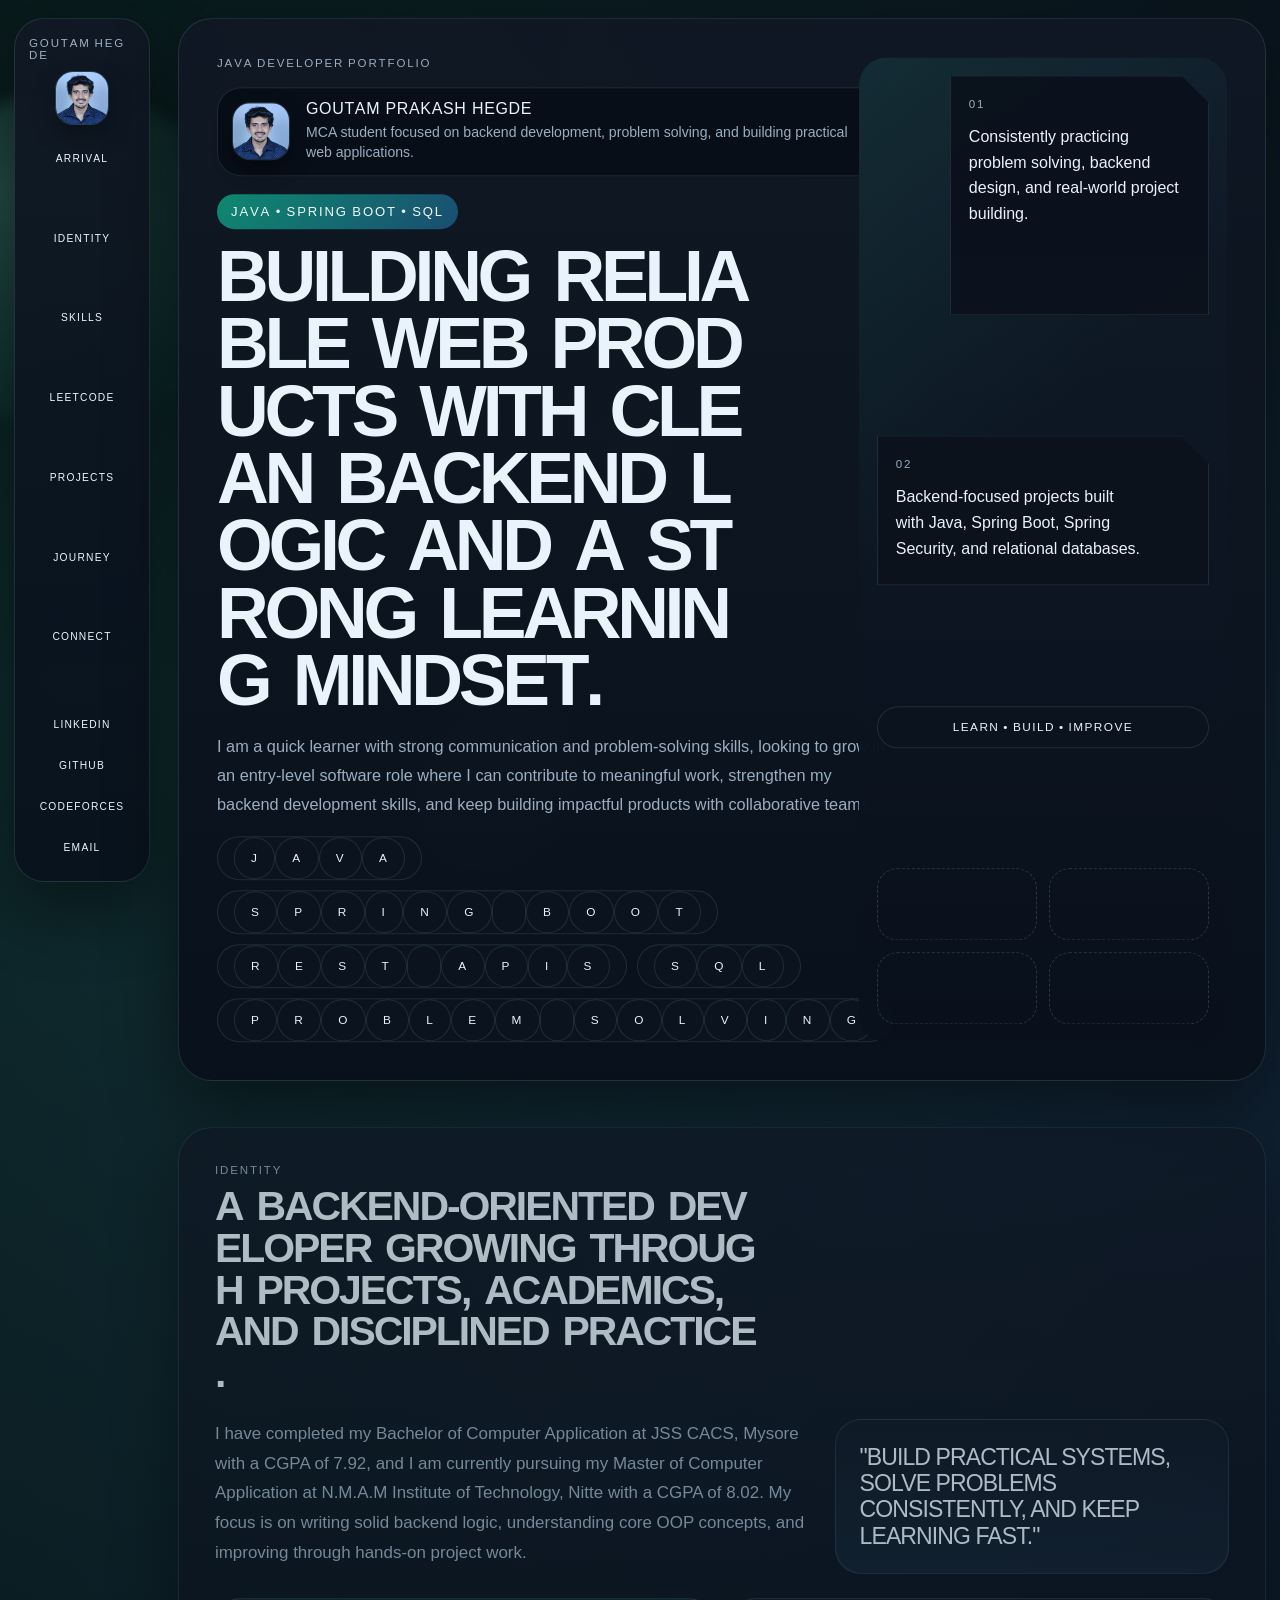
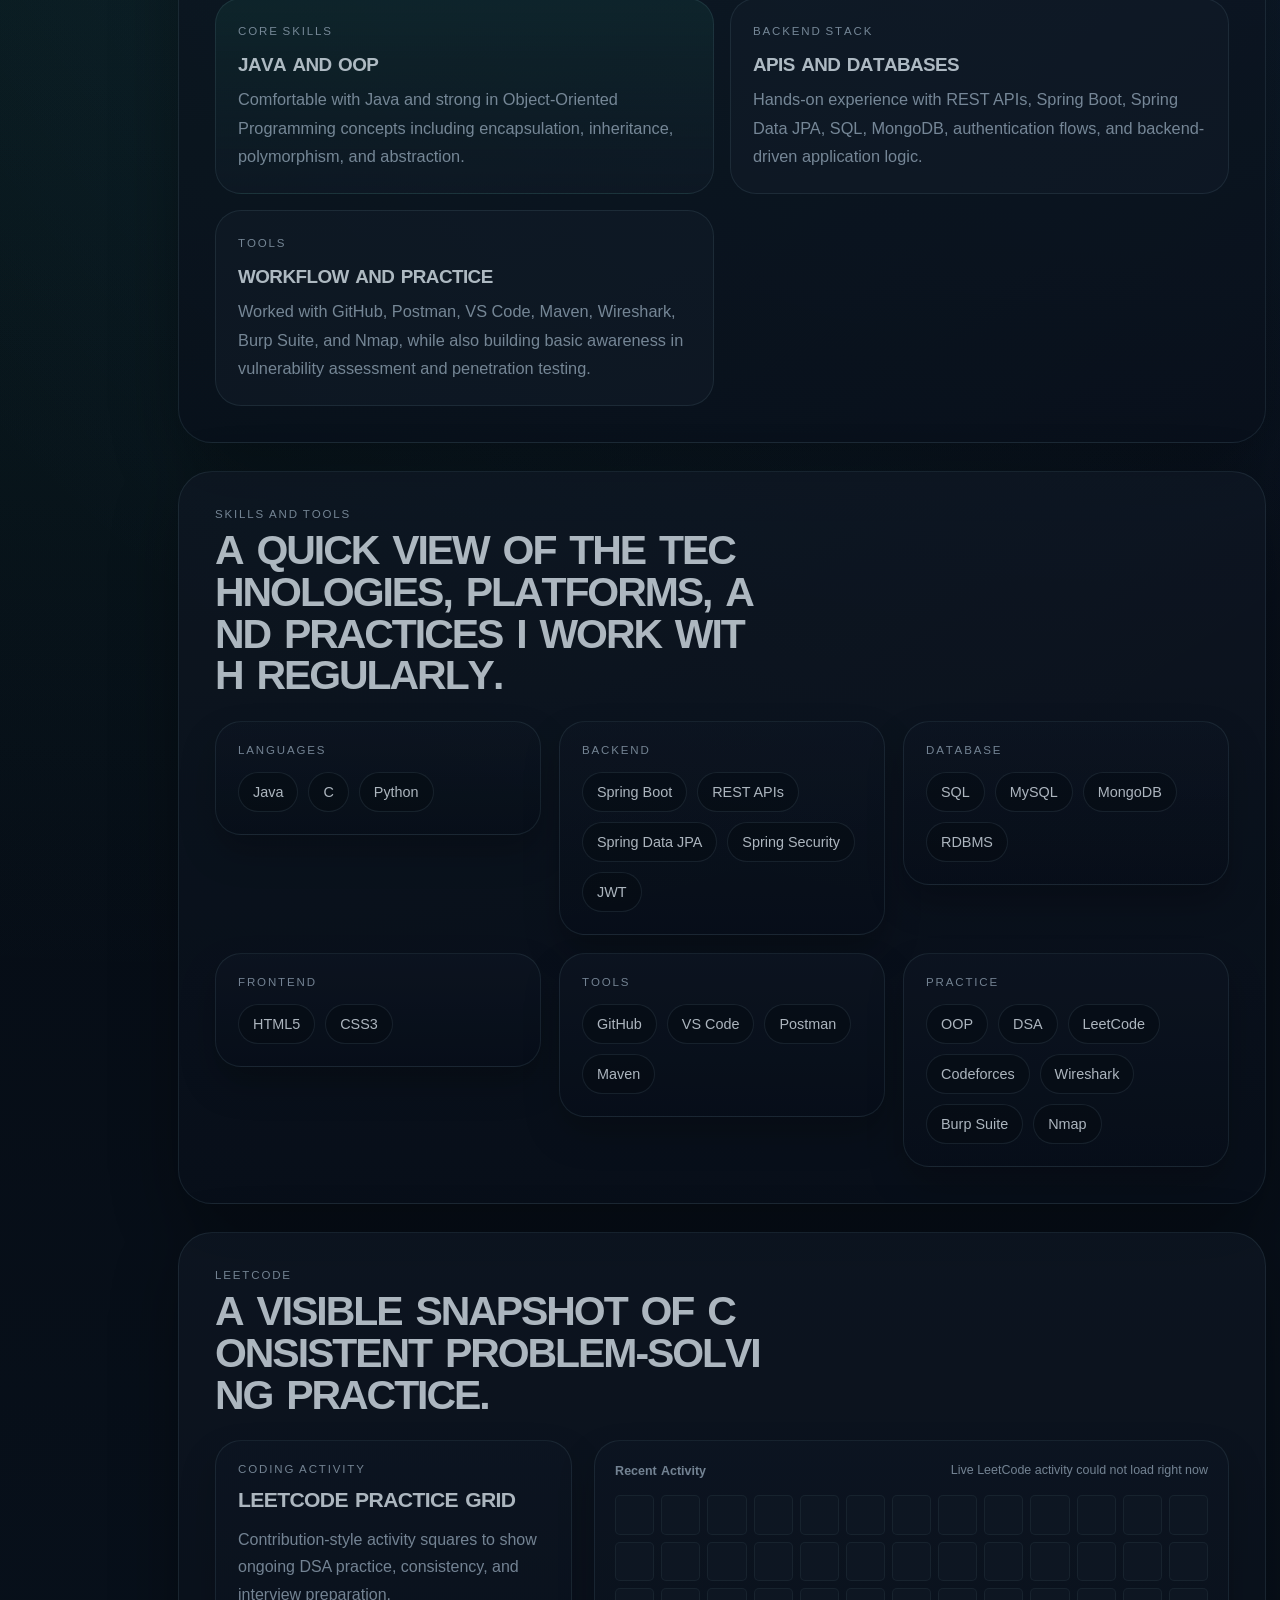
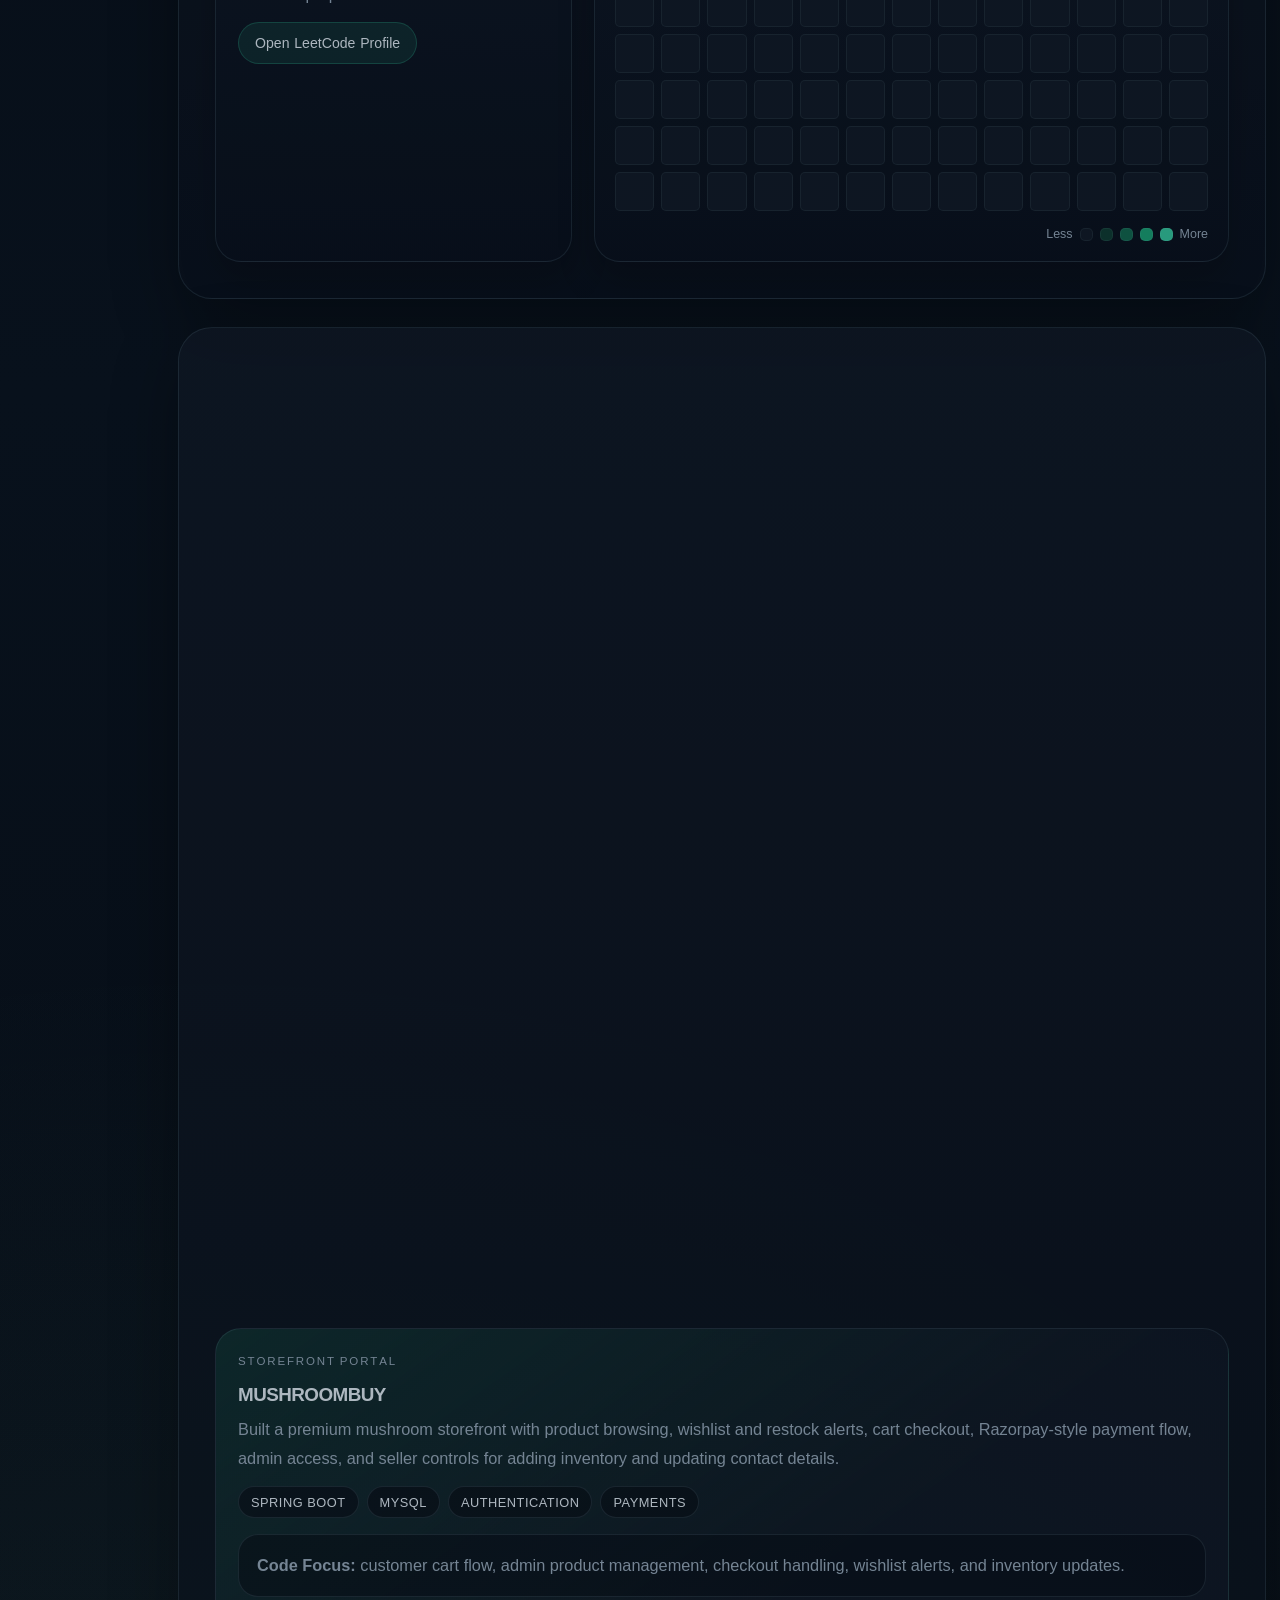
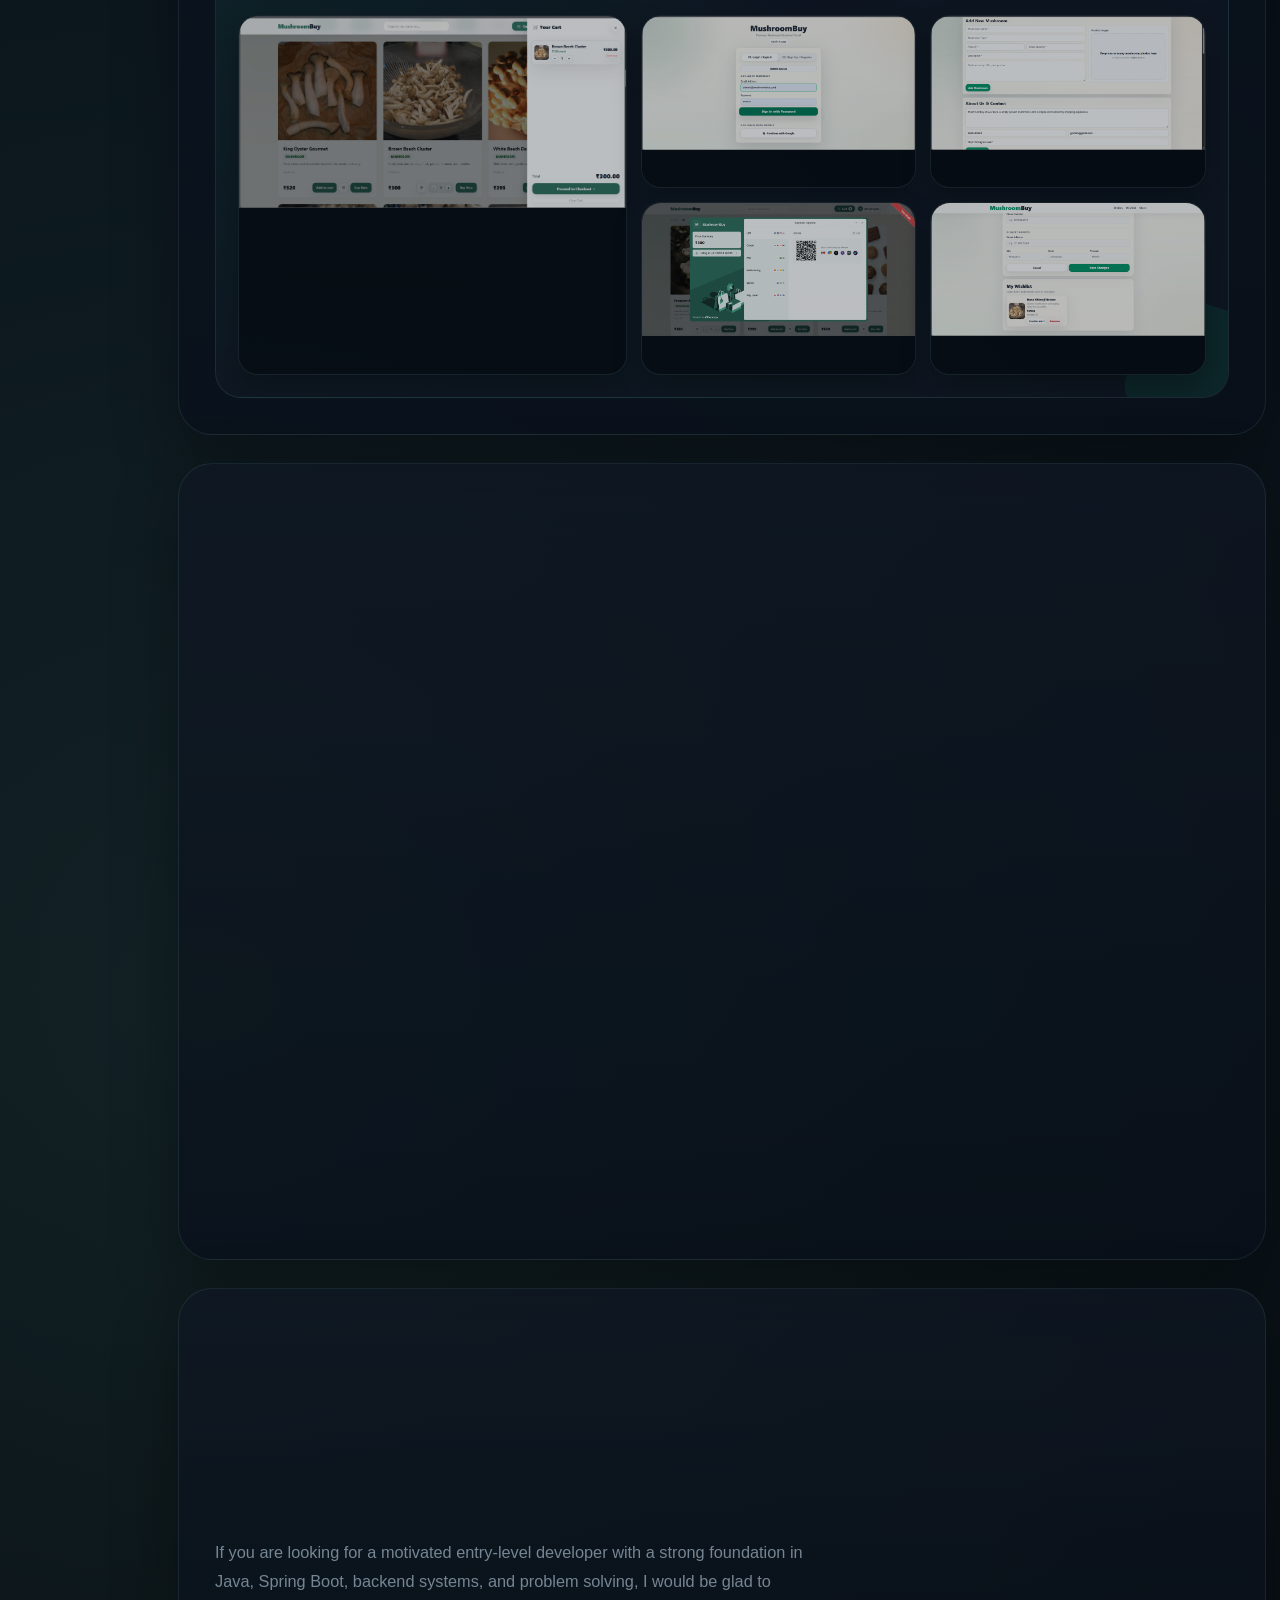
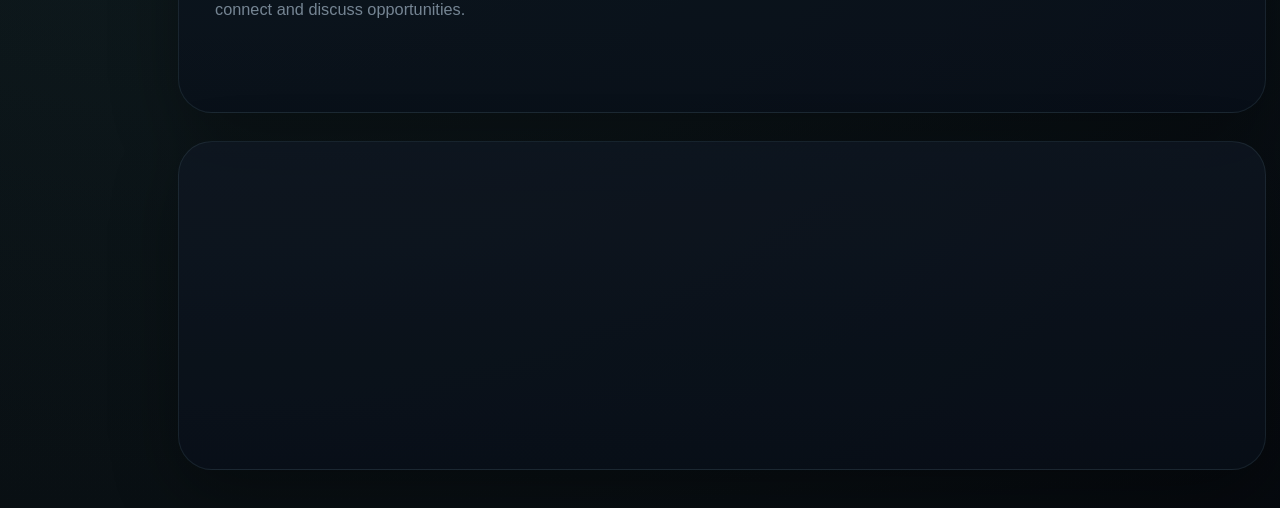
==== commit 04fe89f3: "Fix portfolio image paths and project actions" ====
--- a/index.html
+++ b/index.html
@@ -231,10 +231,6 @@
             </div>
             <div class="project-code">
               <p><strong>Code Focus:</strong> authentication, cart workflow, order flow, and inventory tracking.</p>
-              <div class="project-actions">
-                <a href="#">View Code</a>
-                <a href="#">Project Details</a>
-              </div>
             </div>
             <div class="project-gallery">
               <figure class="project-shot project-shot-wide">
@@ -260,26 +256,22 @@
             </div>
             <div class="project-code">
               <p><strong>Code Focus:</strong> customer cart flow, admin product management, checkout handling, wishlist alerts, and inventory updates.</p>
-              <div class="project-actions">
-                <a href="#">View Code</a>
-                <a href="#">Project Details</a>
-              </div>
             </div>
             <div class="project-gallery mushroom-gallery">
               <figure class="project-shot project-shot-wide">
-                <img src="assets/projects/Screenshot%202026-07-13%20144132.png" alt="MushroomBuy storefront showing products and cart drawer">
-              </figure>
-              <figure class="project-shot">
-                <img src="assets/projects/Screenshot%202026-07-13%20143916.png" alt="MushroomBuy portal login and registration screen">
-              </figure>
-              <figure class="project-shot">
-                <img src="assets/projects/Screenshot%202026-07-13%20144022.png" alt="MushroomBuy admin screen for adding mushroom products">
-              </figure>
-              <figure class="project-shot">
-                <img src="assets/projects/Screenshot%202026-07-13%20144658.png" alt="MushroomBuy payment options checkout screen">
-              </figure>
-              <figure class="project-shot">
-                <img src="assets/projects/Screenshot%202026-07-13%20144221.png" alt="MushroomBuy wishlist and saved delivery details screen">
+                <img src="assets/projects/mushroombuy-storefront.png" alt="MushroomBuy storefront showing products and cart drawer">
+              </figure>
+              <figure class="project-shot">
+                <img src="assets/projects/mushroombuy-login.png" alt="MushroomBuy portal login and registration screen">
+              </figure>
+              <figure class="project-shot">
+                <img src="assets/projects/mushroombuy-admin-products.png" alt="MushroomBuy admin screen for adding mushroom products">
+              </figure>
+              <figure class="project-shot">
+                <img src="assets/projects/mushroombuy-checkout-payment.png" alt="MushroomBuy payment options checkout screen">
+              </figure>
+              <figure class="project-shot">
+                <img src="assets/projects/mushroombuy-wishlist-delivery.png" alt="MushroomBuy wishlist and saved delivery details screen">
               </figure>
             </div>
           </article>
--- a/styles.css
+++ b/styles.css
@@ -22,6 +22,11 @@
   box-sizing: border-box;
 }
 
+img {
+  -webkit-user-drag: none;
+  user-select: none;
+}
+
 html {
   scroll-behavior: smooth;
 }
